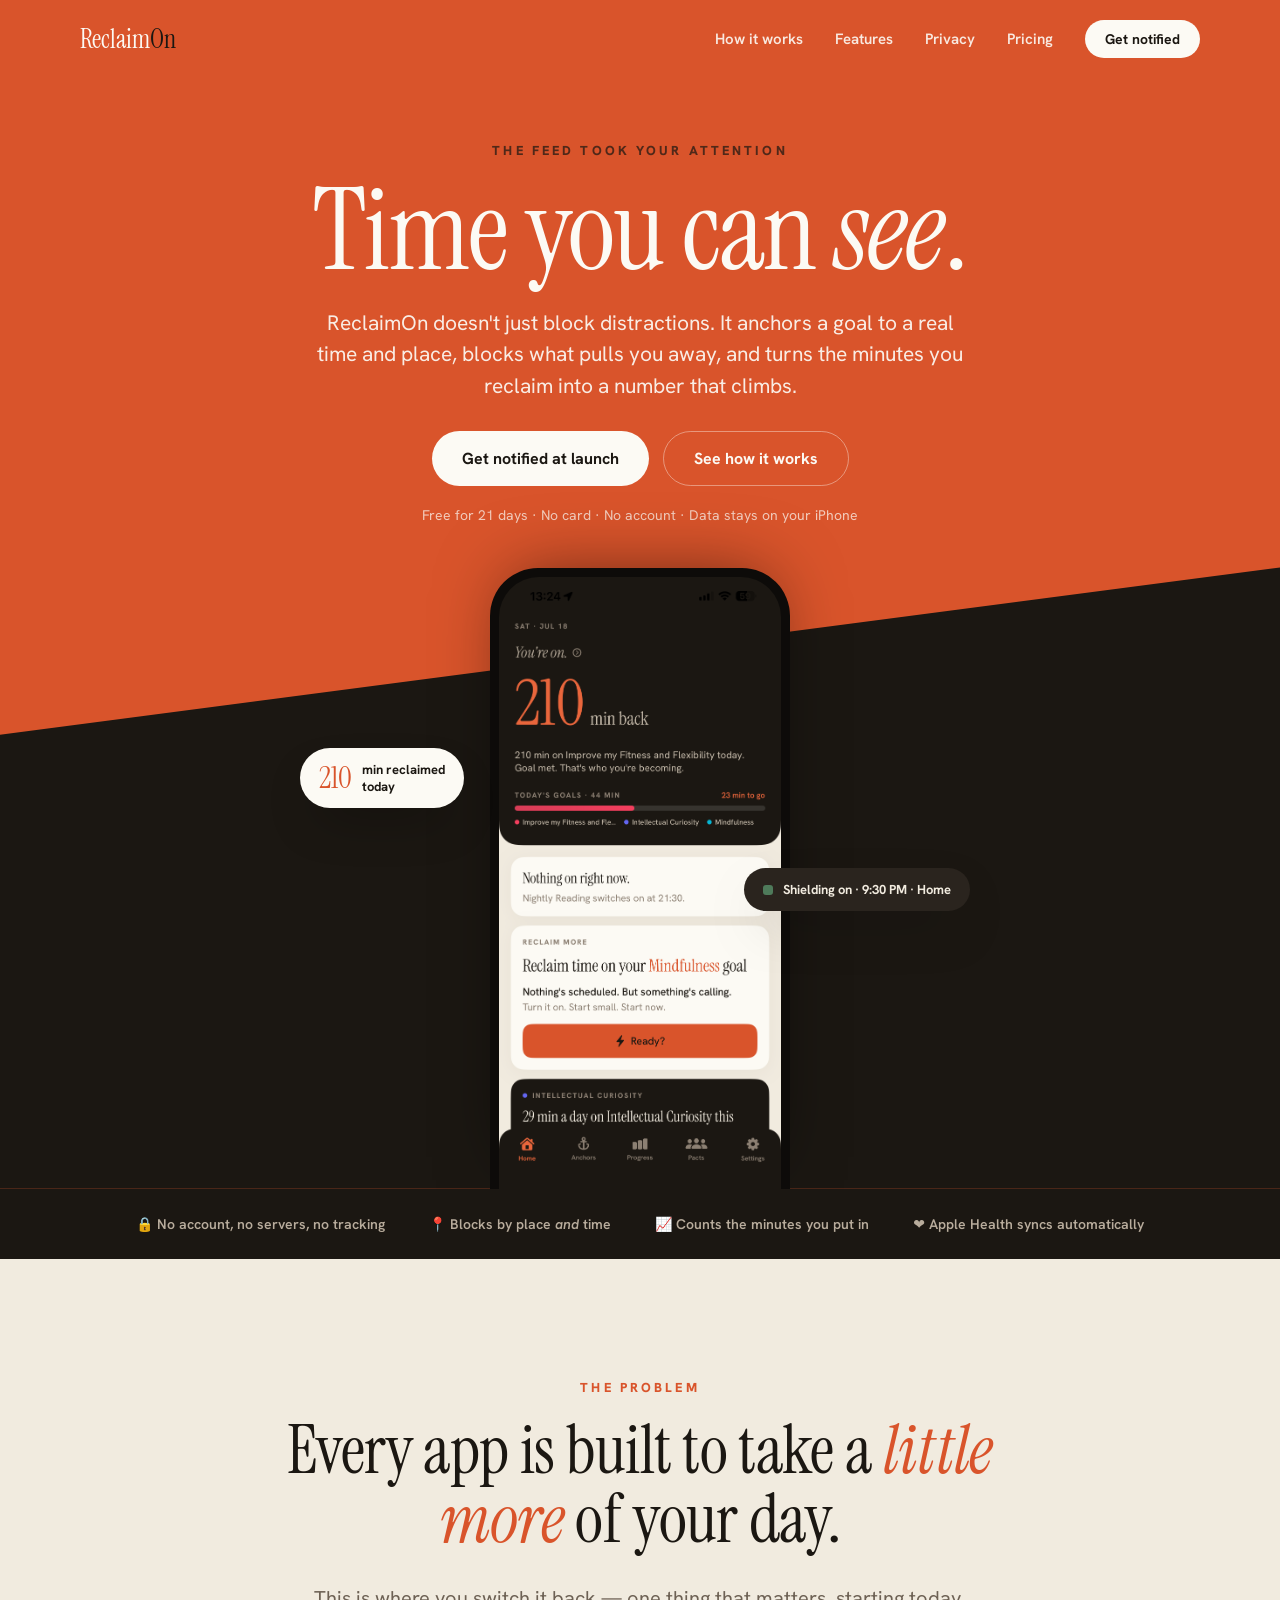
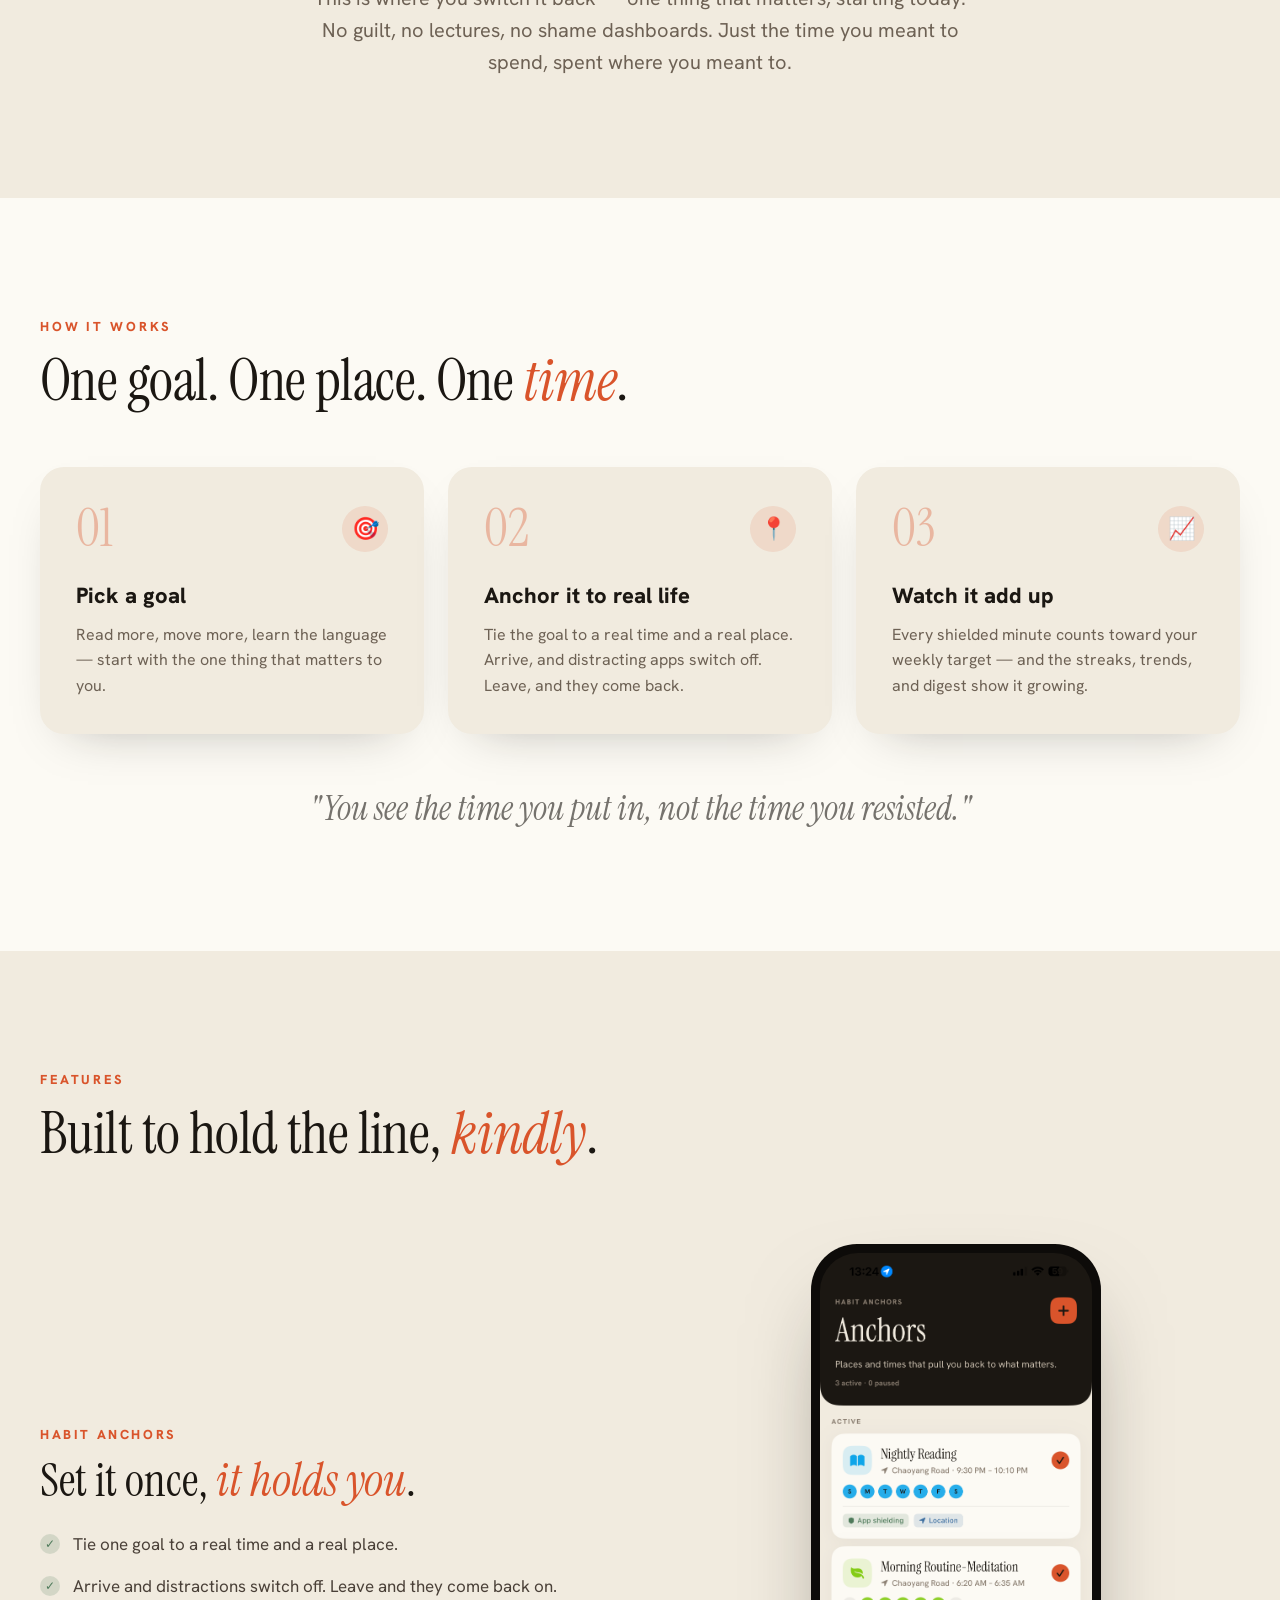
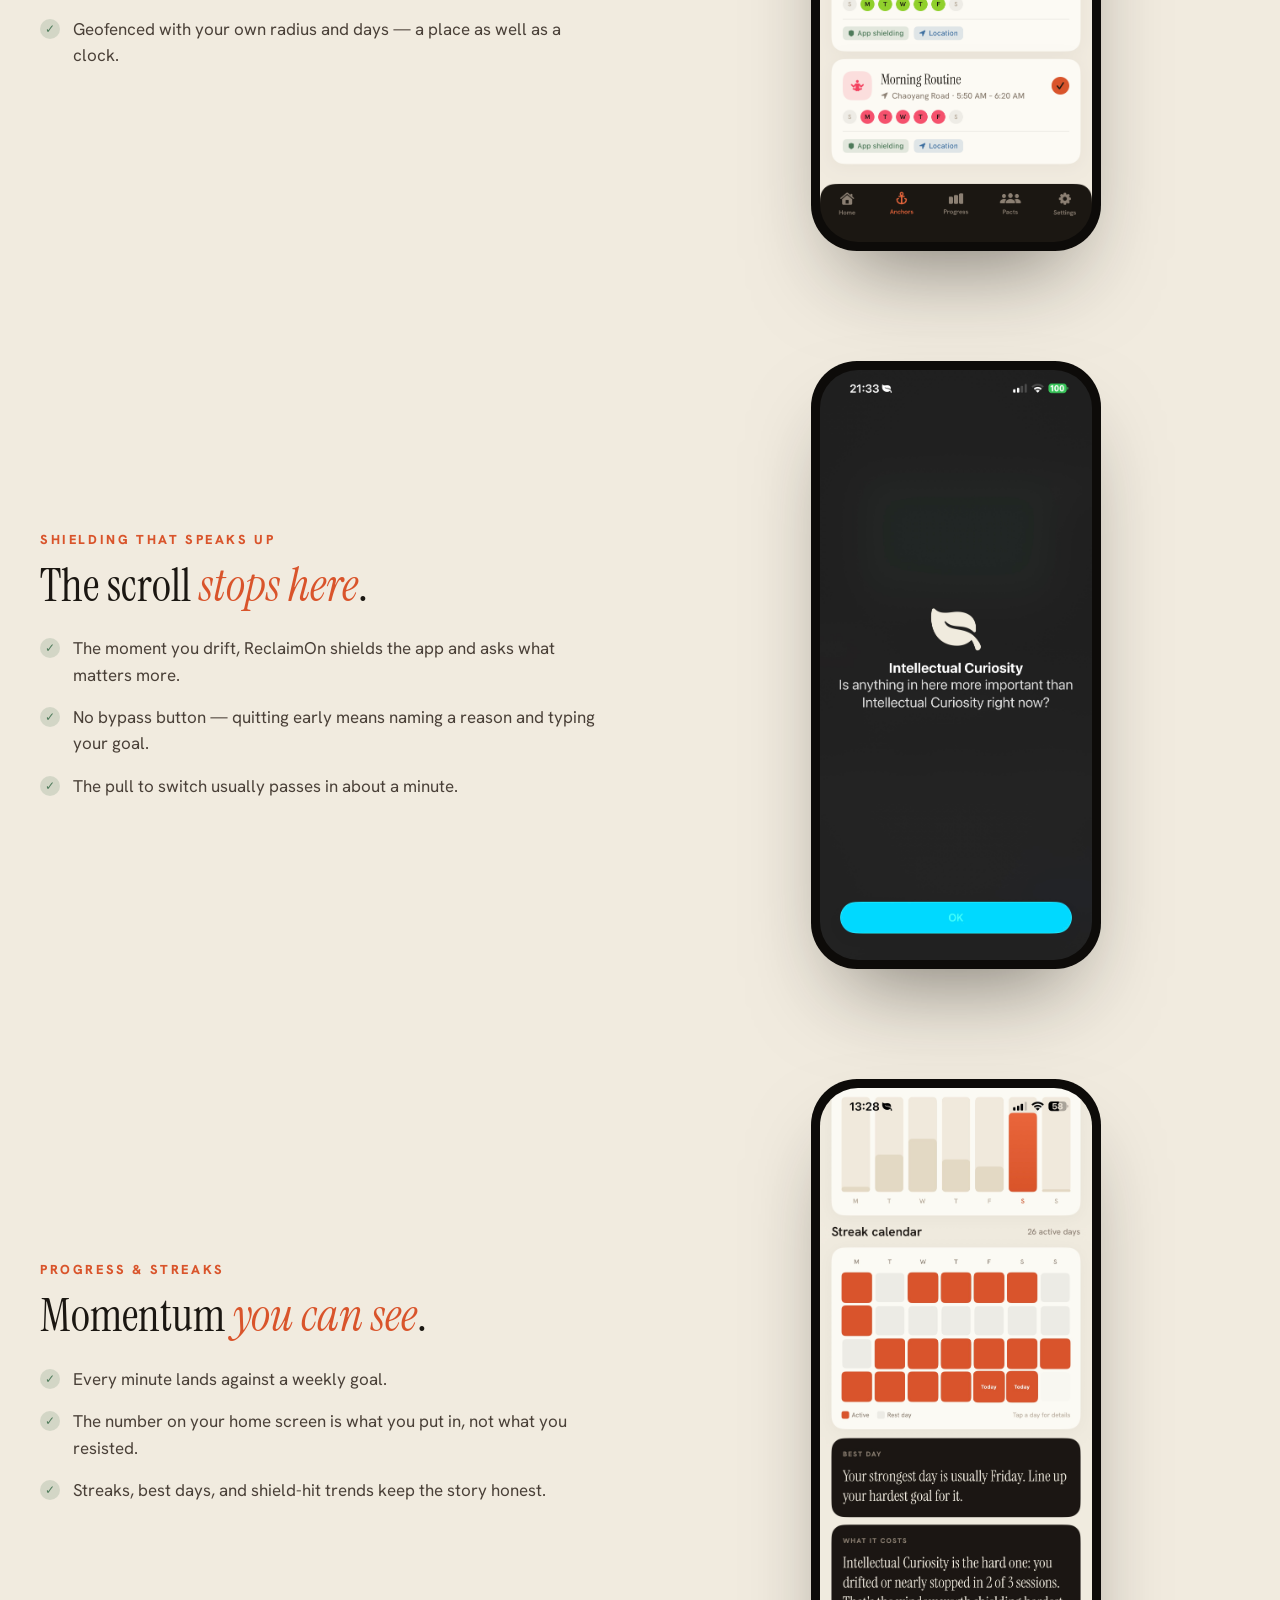
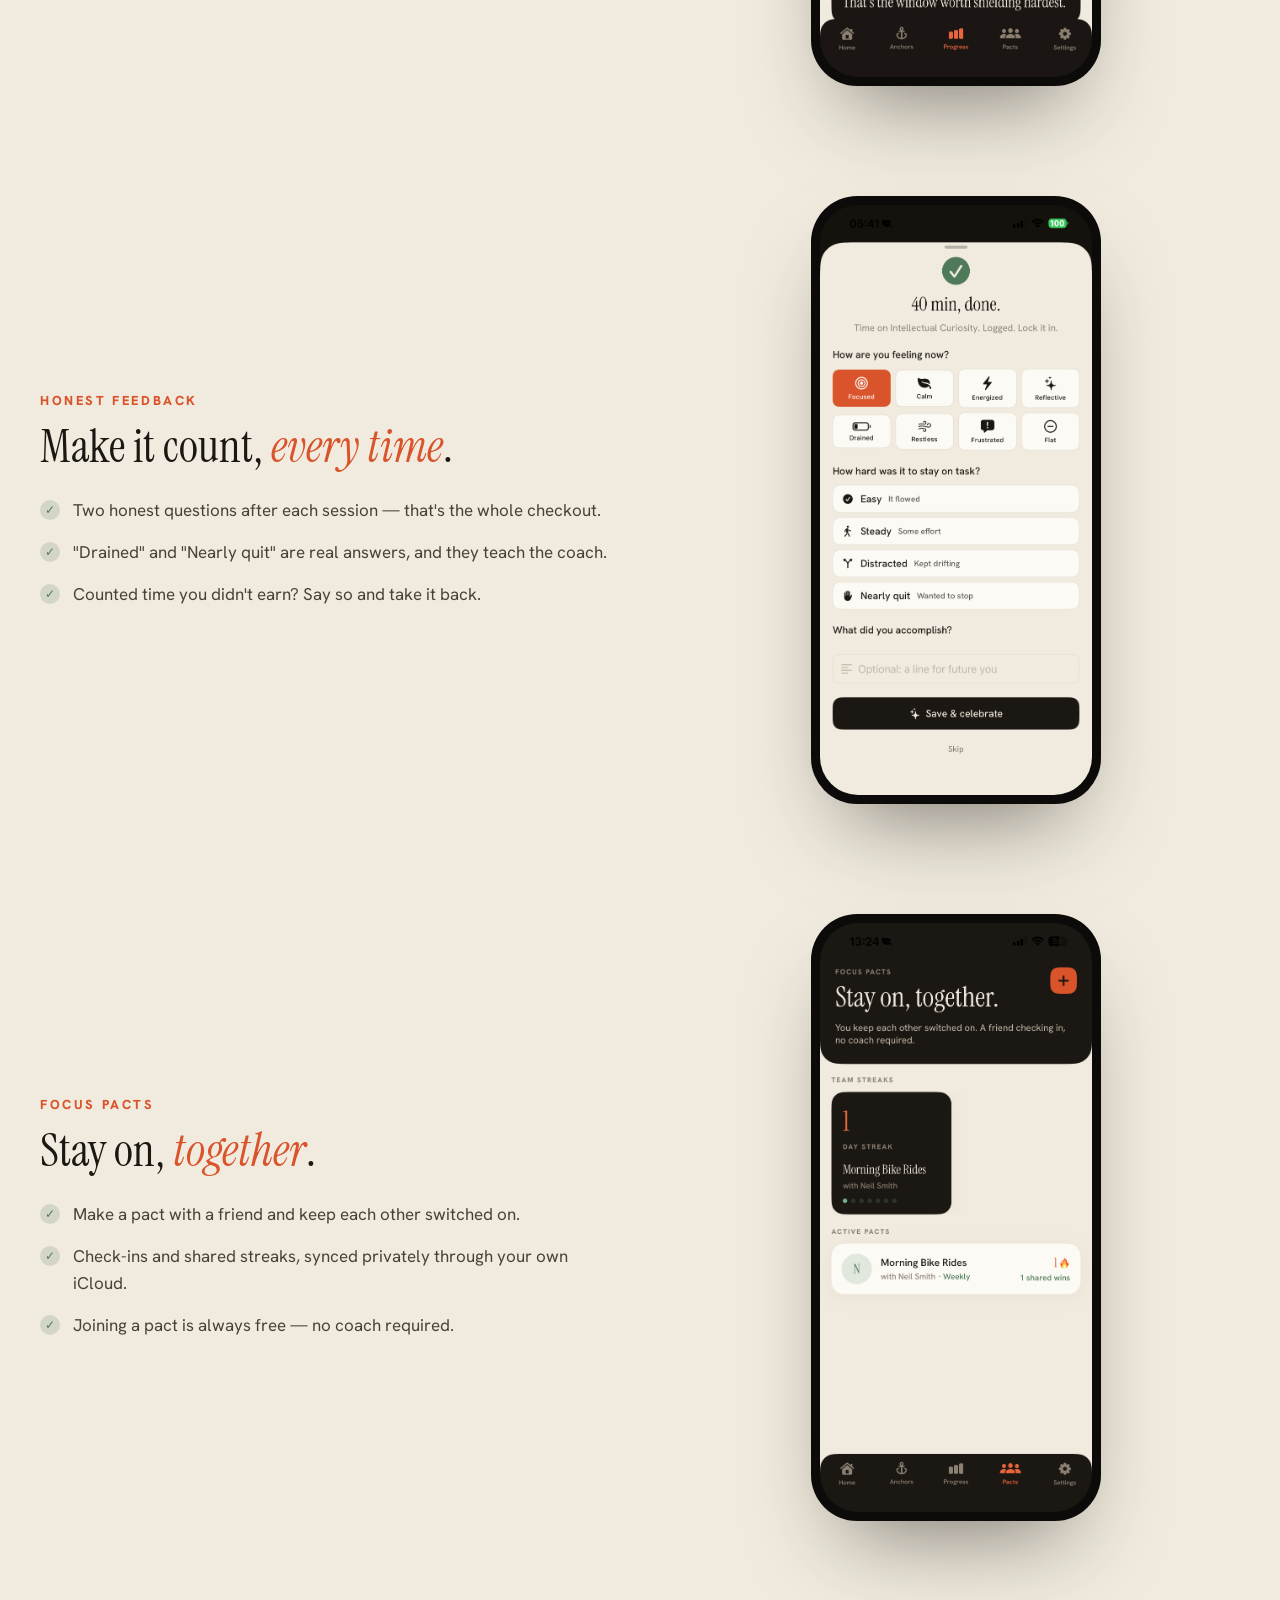
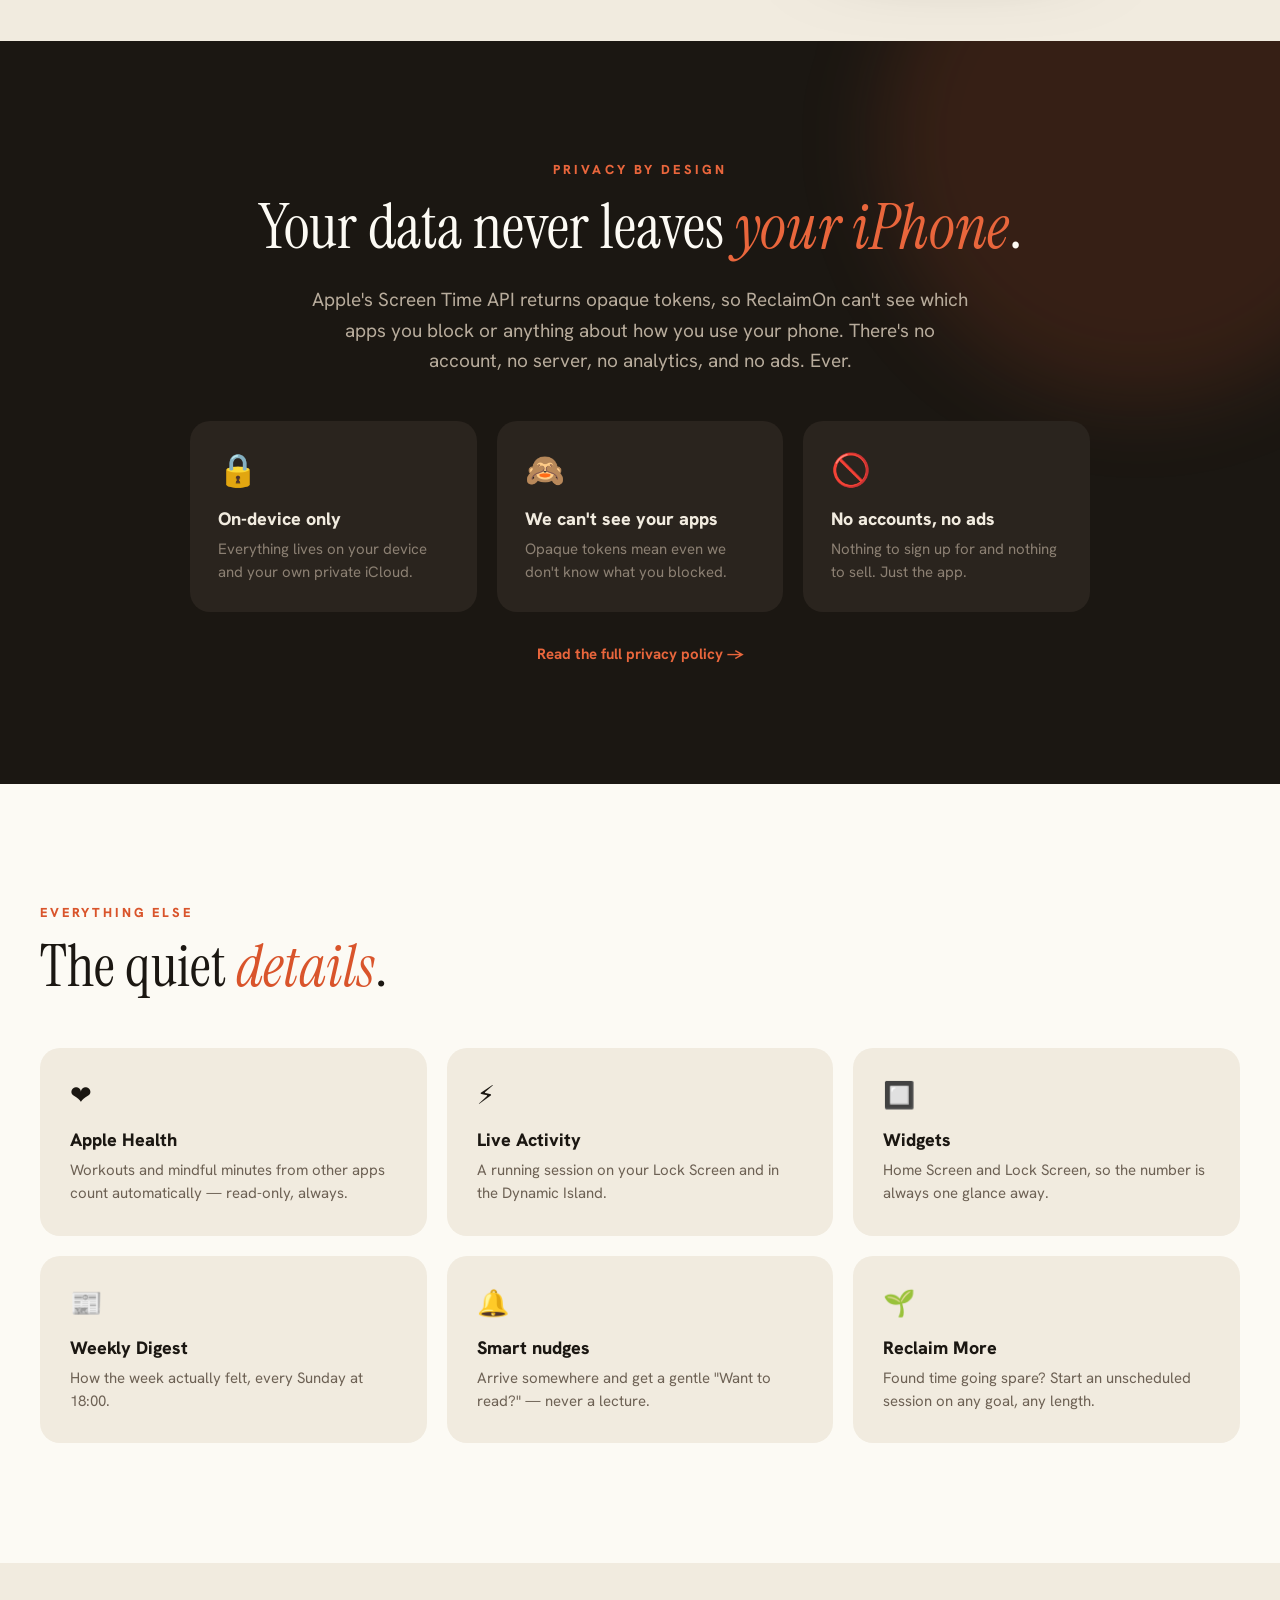
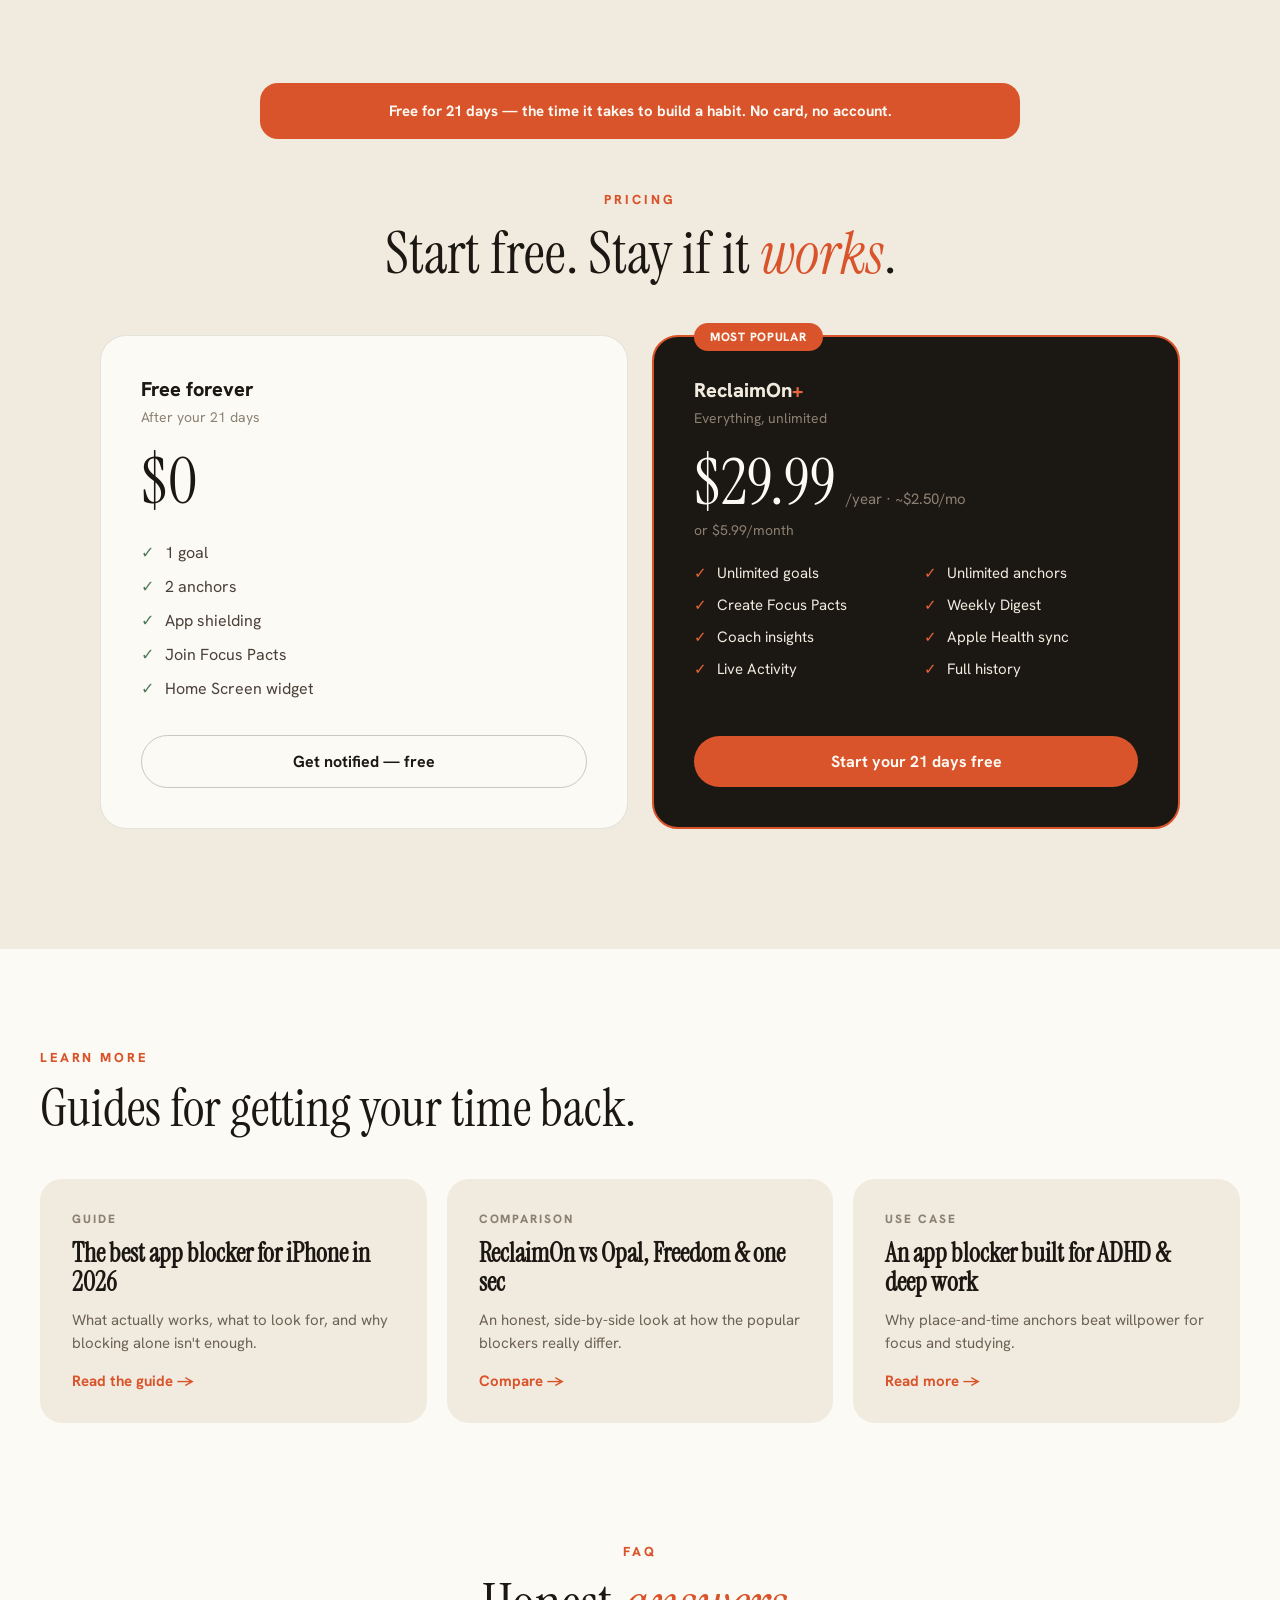
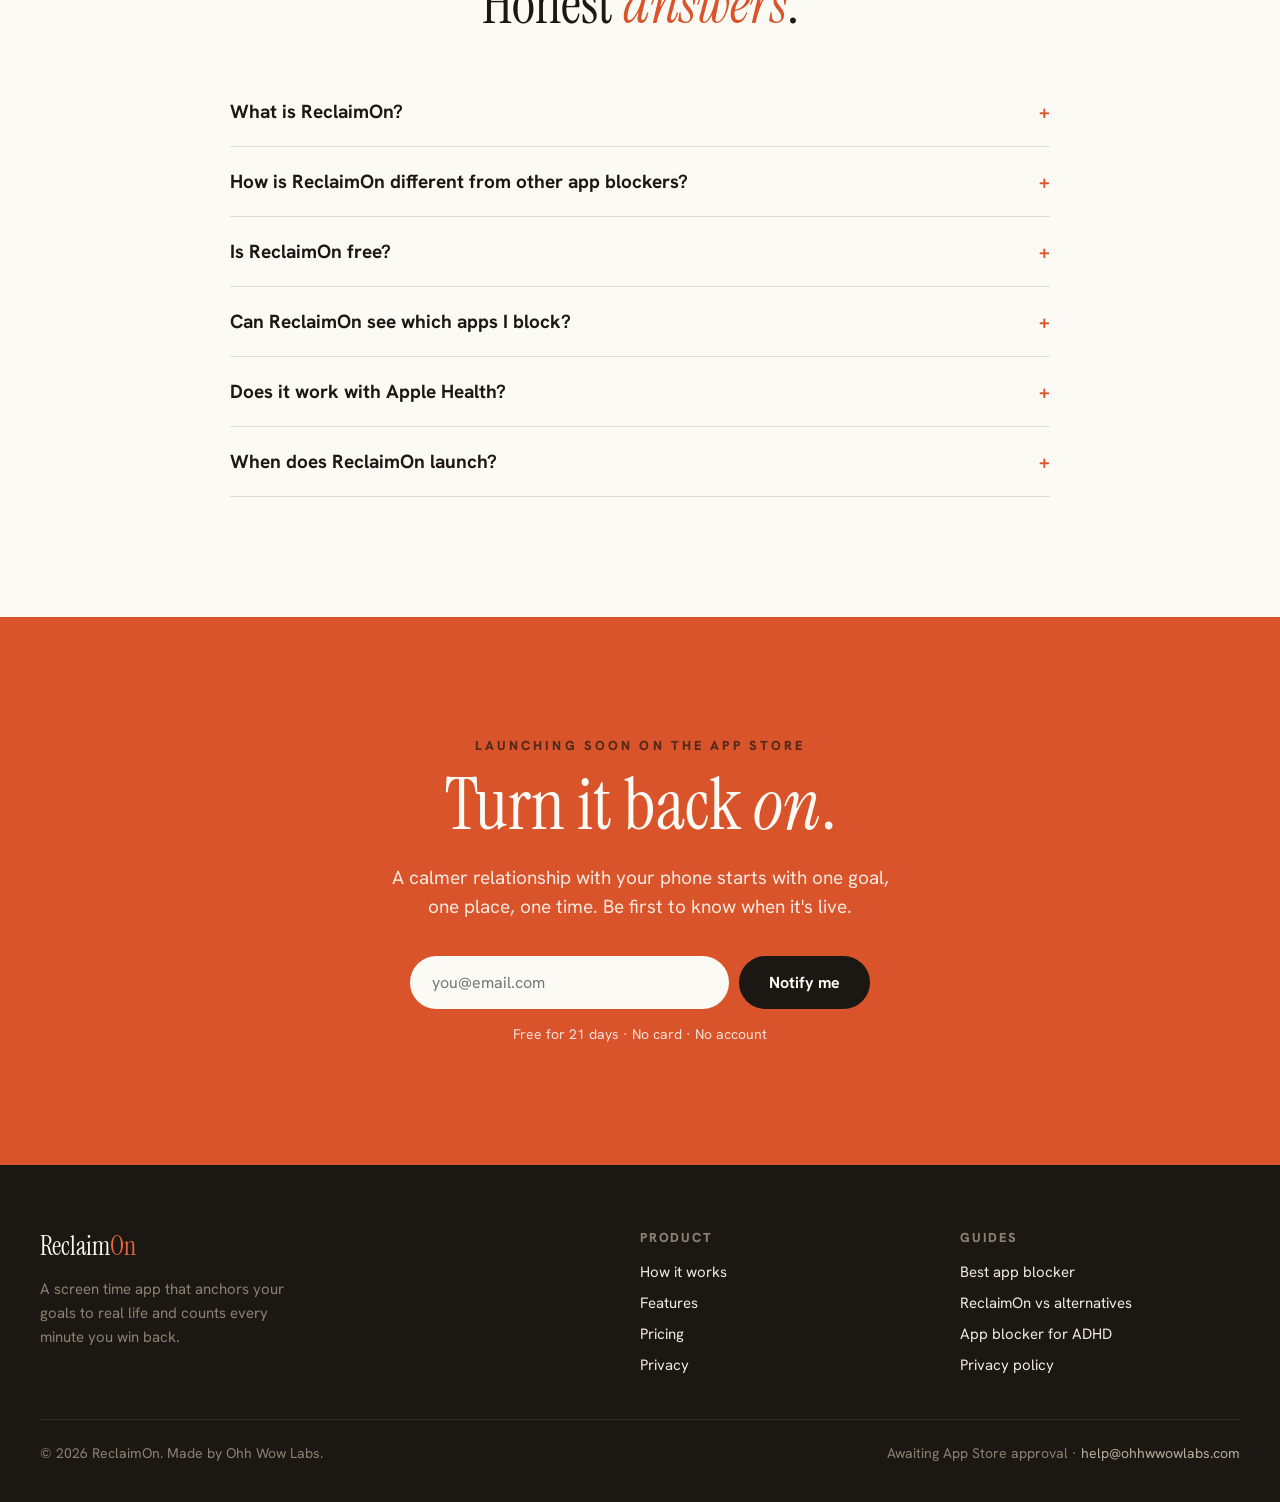
==== index.html @ fa17b0eb "Replace personal email with help@ohhwwowlabs.com in footer and privacy policy" ====
<!doctype html>
<html lang="en">
<head>
<meta charset="utf-8">
<meta name="viewport" content="width=device-width, initial-scale=1">
<meta name="theme-color" content="#D9542B">
<link rel="icon" type="image/png" href="favicon.png">
<meta property="og:image" content="https://www.reclaimon.com/og-image.jpg">
<meta name="twitter:image" content="https://www.reclaimon.com/og-image.jpg">
<title>ReclaimOn — Screen Time App That Builds Real Habits | iPhone &amp; iPad</title>
<meta name="description" content="ReclaimOn is a screen time app and app blocker that anchors your goals to a real time and place, blocks distracting apps, and counts every minute you reclaim. Free for 21 days — no card, no account, data stays on your iPhone.">
<meta name="keywords" content="screen time app, app blocker, focus app, digital detox, phone addiction, deep work, ADHD focus, habit tracker, distraction blocker">
<link rel="canonical" href="https://www.reclaimon.com/">
<meta property="og:title" content="ReclaimOn — Screen Time App That Builds Real Habits">
<meta property="og:description" content="Anchor a goal to a real time and place, block what pulls you away, and watch the minutes go where you meant them to. Free for 21 days.">
<meta property="og:type" content="website">
<meta property="og:url" content="https://www.reclaimon.com/">
<meta name="twitter:card" content="summary_large_image">
<link rel="preconnect" href="https://fonts.googleapis.com">
<link rel="preconnect" href="https://fonts.gstatic.com" crossorigin>
<link href="https://fonts.googleapis.com/css2?family=Hanken+Grotesk:wght@400;500;600;700;800&family=Instrument+Serif:ital@0;1&display=swap" rel="stylesheet">
<script type="application/ld+json">
{"@context":"https://schema.org","@type":"MobileApplication","name":"ReclaimOn","operatingSystem":"iOS 17.0 or later","applicationCategory":"LifestyleApplication","description":"A screen time app that anchors goals to a real time and place, blocks distracting apps, and counts every minute you reclaim.","offers":{"@type":"Offer","price":"0","priceCurrency":"USD"},"url":"https://www.reclaimon.com/"}
</script>
<style>
  * { box-sizing:border-box; }
  html { scroll-behavior:smooth; }
  body { margin:0; background:#FCFAF4; font-family:"Hanken Grotesk",system-ui,sans-serif; color:#1B1712; -webkit-font-smoothing:antialiased; }
  a { color:#D9542B; text-decoration:none; }
  a:hover { color:#B23F1C; }
  ::selection { background:#D9542B; color:#FCFAF4; }
  @keyframes floaty { 0%,100%{transform:translateY(0)} 50%{transform:translateY(-9px)} }
  details > summary { list-style:none; cursor:pointer; }
  details > summary::-webkit-details-marker { display:none; }
</style>
</head>
<body>
<div style="overflow-x:hidden;">

<!-- ============ NAV ============ -->
<nav style="position:sticky; top:0; z-index:50; transition:background .3s ease, box-shadow .3s ease; background:transparent;">
  <div style="max-width:1200px; margin:0 auto; padding:20px 40px; display:flex; align-items:center; justify-content:space-between;">
    <a href="#top" style="font-family:'Instrument Serif'; font-size:26px; color:#FCFAF4;">Reclaim<span style="color:#1B1712;">On</span></a>
    <div style="display:flex; align-items:center; gap:32px;">
      <a href="#how" style="font-size:15px; font-weight:600; color:rgba(252,250,244,.9);">How it works</a>
      <a href="#features" style="font-size:15px; font-weight:600; color:rgba(252,250,244,.9);">Features</a>
      <a href="#privacy" style="font-size:15px; font-weight:600; color:rgba(252,250,244,.9);">Privacy</a>
      <a href="#pricing" style="font-size:15px; font-weight:600; color:rgba(252,250,244,.9);">Pricing</a>
      <a href="#notify" style="padding:10px 20px; border-radius:999px; background:#FCFAF4; color:#1B1712; font-size:14px; font-weight:700; white-space:nowrap;">Get notified</a>
    </div>
  </div>
</nav>

<!-- ============ HERO (1b) ============ -->
<header id="top" style="margin-top:-84px; padding-top:84px; background:#D9542B; position:relative; overflow:hidden;">
  <div style="position:absolute; inset:0; background:#1B1712; clip-path:polygon(0 62%, 100% 48%, 100% 100%, 0 100%);"></div>
  <div style="position:relative; z-index:2; max-width:1200px; margin:0 auto; padding:64px 40px 0; text-align:center;">
    <p style="margin:0 0 18px; font-size:13px; font-weight:800; letter-spacing:.24em; text-transform:uppercase; color:rgba(27,23,18,.72);">The feed took your attention</p>
    <h1 style="margin:0 auto; font-family:'Instrument Serif'; font-weight:400; font-size:clamp(56px,9vw,116px); line-height:.92; letter-spacing:-.015em; color:#FCFAF4; max-width:15ch;">Time you can <em>see</em>.</h1>
    <p style="margin:24px auto 0; font-size:clamp(17px,1.7vw,21px); line-height:1.5; color:rgba(252,250,244,.92); max-width:54ch;">ReclaimOn doesn't just block distractions. It anchors a goal to a real time and place, blocks what pulls you away, and turns the minutes you reclaim into a number that climbs.</p>
    <div style="display:flex; flex-wrap:wrap; justify-content:center; gap:14px; margin-top:30px;">
      <a href="#notify" style="display:inline-flex; align-items:center; padding:16px 30px; border-radius:999px; background:#FCFAF4; color:#1B1712; font-size:16px; font-weight:700;">Get notified at launch</a>
      <a href="#how" style="display:inline-flex; align-items:center; padding:16px 30px; border-radius:999px; border:1.5px solid rgba(252,250,244,.4); color:#FCFAF4; font-size:16px; font-weight:700;">See how it works</a>
    </div>
    <p style="margin:20px 0 0; font-size:14px; color:rgba(252,250,244,.72);">Free for 21 days · No card · No account · Data stays on your iPhone</p>
  </div>

  <div style="position:relative; z-index:3; max-width:1200px; margin:44px auto 0; padding:0 40px; display:flex; justify-content:center;">
    <div style="position:relative;">
      <div style="width:300px; padding:9px 9px 0; border-radius:48px 48px 0 0; background:#0d0b09; box-shadow:0 -12px 70px -20px rgba(0,0,0,.55);">
        <img src="site-assets/home.png" alt="ReclaimOn home screen showing 210 minutes reclaimed today toward a fitness goal" style="display:block; width:100%; border-radius:40px 40px 0 0;">
      </div>
      <div style="position:absolute; top:180px; left:-190px; display:flex; align-items:center; gap:10px; padding:13px 19px; border-radius:999px; background:#FCFAF4; box-shadow:0 22px 50px -18px rgba(0,0,0,.4); animation:floaty 5s ease-in-out infinite;">
        <span style="font-family:'Instrument Serif'; font-size:30px; color:#D9542B; line-height:1;">210</span>
        <span style="font-size:13px; font-weight:700; color:#1B1712;">min reclaimed<br>today</span>
      </div>
      <div style="position:absolute; top:300px; right:-180px; display:flex; align-items:center; gap:10px; padding:13px 19px; border-radius:999px; background:#2A241E; box-shadow:0 22px 50px -18px rgba(0,0,0,.5); animation:floaty 5s ease-in-out infinite; animation-delay:1.3s;">
        <span style="width:10px; height:10px; border-radius:3px; background:#4E7A5A;"></span>
        <span style="font-size:13px; font-weight:700; color:#F1EBDF;">Shielding on · 9:30 PM · Home</span>
      </div>
    </div>
  </div>
</header>

<!-- ============ TRUST STRIP ============ -->
<section style="background:#1B1712; padding:26px 40px;">
  <div style="max-width:1100px; margin:0 auto; display:flex; flex-wrap:wrap; justify-content:center; gap:14px 44px; font-size:14px; font-weight:600; color:#B8AC9C;">
    <span>🔒 No account, no servers, no tracking</span>
    <span>📍 Blocks by place <em>and</em> time</span>
    <span>📈 Counts the minutes you put in</span>
    <span>❤️ Apple Health syncs automatically</span>
  </div>
</section>

<!-- ============ PROBLEM ============ -->
<section style="background:#F1EBDF; padding:120px 40px; text-align:center;">
  <div style="max-width:820px; margin:0 auto;">
    <p style="margin:0 0 20px; font-size:13px; font-weight:800; letter-spacing:.24em; text-transform:uppercase; color:#D9542B;">The problem</p>
    <h2 style="margin:0; font-family:'Instrument Serif'; font-weight:400; font-size:clamp(40px,6vw,68px); line-height:1.02; letter-spacing:-.01em; color:#1B1712;">Every app is built to take a <em style="color:#D9542B;">little more</em> of your day.</h2>
    <p style="margin:28px auto 0; font-size:20px; line-height:1.6; color:#6d6154; max-width:60ch; text-wrap:pretty;">This is where you switch it back — one thing that matters, starting today. No guilt, no lectures, no shame dashboards. Just the time you meant to spend, spent where you meant to.</p>
  </div>
</section>

<!-- ============ HOW IT WORKS ============ -->
<section id="how" style="background:#FCFAF4; padding:120px 40px;">
  <div style="max-width:1200px; margin:0 auto;">
    <div style="max-width:640px;">
      <p style="margin:0 0 16px; font-size:13px; font-weight:800; letter-spacing:.22em; text-transform:uppercase; color:#D9542B;">How it works</p>
      <h2 style="margin:0; font-family:'Instrument Serif'; font-weight:400; font-size:clamp(38px,5vw,58px); line-height:1.02; letter-spacing:-.01em; color:#1B1712;">One goal. One place. One <em style="color:#D9542B;">time</em>.</h2>
    </div>
    <div style="margin-top:56px; display:grid; grid-template-columns:repeat(3,1fr); gap:24px;">
      <div style="display:flex; flex-direction:column; background:#F1EBDF; border-radius:24px; padding:36px; box-shadow:0 20px 50px -30px rgba(27,23,18,.35);">
        <div style="display:flex; align-items:center; justify-content:space-between;">
          <span style="font-family:'Instrument Serif'; font-size:52px; color:rgba(217,84,43,.35); line-height:1;">01</span>
          <span style="width:46px; height:46px; border-radius:999px; background:rgba(217,84,43,.12); display:flex; align-items:center; justify-content:center; font-size:22px;">🎯</span>
        </div>
        <h3 style="margin:26px 0 0; font-size:22px; font-weight:800; color:#1B1712;">Pick a goal</h3>
        <p style="margin:12px 0 0; font-size:16px; line-height:1.6; color:#6d6154;">Read more, move more, learn the language — start with the one thing that matters to you.</p>
      </div>
      <div style="display:flex; flex-direction:column; background:#F1EBDF; border-radius:24px; padding:36px; box-shadow:0 20px 50px -30px rgba(27,23,18,.35);">
        <div style="display:flex; align-items:center; justify-content:space-between;">
          <span style="font-family:'Instrument Serif'; font-size:52px; color:rgba(217,84,43,.35); line-height:1;">02</span>
          <span style="width:46px; height:46px; border-radius:999px; background:rgba(217,84,43,.12); display:flex; align-items:center; justify-content:center; font-size:22px;">📍</span>
        </div>
        <h3 style="margin:26px 0 0; font-size:22px; font-weight:800; color:#1B1712;">Anchor it to real life</h3>
        <p style="margin:12px 0 0; font-size:16px; line-height:1.6; color:#6d6154;">Tie the goal to a real time and a real place. Arrive, and distracting apps switch off. Leave, and they come back.</p>
      </div>
      <div style="display:flex; flex-direction:column; background:#F1EBDF; border-radius:24px; padding:36px; box-shadow:0 20px 50px -30px rgba(27,23,18,.35);">
        <div style="display:flex; align-items:center; justify-content:space-between;">
          <span style="font-family:'Instrument Serif'; font-size:52px; color:rgba(217,84,43,.35); line-height:1;">03</span>
          <span style="width:46px; height:46px; border-radius:999px; background:rgba(217,84,43,.12); display:flex; align-items:center; justify-content:center; font-size:22px;">📈</span>
        </div>
        <h3 style="margin:26px 0 0; font-size:22px; font-weight:800; color:#1B1712;">Watch it add up</h3>
        <p style="margin:12px 0 0; font-size:16px; line-height:1.6; color:#6d6154;">Every shielded minute counts toward your weekly target — and the streaks, trends, and digest show it growing.</p>
      </div>
    </div>
    <p style="margin:52px 0 0; text-align:center; font-family:'Instrument Serif'; font-style:italic; font-size:clamp(24px,3vw,34px); color:rgba(27,23,18,.6);">"You see the time you put in, not the time you resisted."</p>
  </div>
</section>

<!-- ============ FEATURES ============ -->
<section id="features" style="background:#F1EBDF; padding:120px 40px;">
  <div style="max-width:1200px; margin:0 auto;">
    <div style="max-width:680px;">
      <p style="margin:0 0 16px; font-size:13px; font-weight:800; letter-spacing:.22em; text-transform:uppercase; color:#D9542B;">Features</p>
      <h2 style="margin:0; font-family:'Instrument Serif'; font-weight:400; font-size:clamp(38px,5vw,58px); line-height:1.02; letter-spacing:-.01em; color:#1B1712;">Built to hold the line, <em style="color:#D9542B;">kindly</em>.</h2>
    </div>

    <div style="margin-top:80px; display:flex; flex-direction:column; gap:110px;">

      <!-- Anchors -->
      <div style="display:grid; grid-template-columns:1fr 1fr; gap:64px; align-items:center;">
        <div>
          <p style="margin:0 0 14px; font-size:13px; font-weight:800; letter-spacing:.2em; text-transform:uppercase; color:#D9542B;">Habit Anchors</p>
          <h3 style="margin:0; font-family:'Instrument Serif'; font-weight:400; font-size:clamp(32px,4vw,46px); line-height:1.04; color:#1B1712;">Set it once, <em style="color:#D9542B;">it holds you</em>.</h3>
          <ul style="list-style:none; margin:26px 0 0; padding:0; display:flex; flex-direction:column; gap:16px;">
            <li style="display:flex; gap:13px; align-items:flex-start;"><span style="margin-top:3px; width:20px; height:20px; border-radius:999px; background:rgba(78,122,90,.18); color:#4E7A5A; display:flex; align-items:center; justify-content:center; font-size:12px; font-weight:800; flex-shrink:0;">✓</span><span style="font-size:17px; line-height:1.55; color:#4a4038;">Tie one goal to a real time and a real place.</span></li>
            <li style="display:flex; gap:13px; align-items:flex-start;"><span style="margin-top:3px; width:20px; height:20px; border-radius:999px; background:rgba(78,122,90,.18); color:#4E7A5A; display:flex; align-items:center; justify-content:center; font-size:12px; font-weight:800; flex-shrink:0;">✓</span><span style="font-size:17px; line-height:1.55; color:#4a4038;">Arrive and distractions switch off. Leave and they come back on.</span></li>
            <li style="display:flex; gap:13px; align-items:flex-start;"><span style="margin-top:3px; width:20px; height:20px; border-radius:999px; background:rgba(78,122,90,.18); color:#4E7A5A; display:flex; align-items:center; justify-content:center; font-size:12px; font-weight:800; flex-shrink:0;">✓</span><span style="font-size:17px; line-height:1.55; color:#4a4038;">Geofenced with your own radius and days — a place as well as a clock.</span></li>
          </ul>
        </div>
        <div style="justify-self:center;">
          <div style="width:290px; padding:9px; border-radius:46px; background:#0d0b09; box-shadow:0 44px 90px -34px rgba(27,23,18,.55);">
            <img src="site-assets/anchors.png" alt="ReclaimOn Habit Anchors screen listing anchors tied to a place and time with app shielding" style="display:block; width:100%; border-radius:38px;">
          </div>
        </div>
      </div>

      <!-- Shielding -->
      <div style="display:grid; grid-template-columns:1fr 1fr; gap:64px; align-items:center;">
        <div style="order:2; justify-self:center;">
          <div style="width:290px; padding:9px; border-radius:46px; background:#0d0b09; box-shadow:0 44px 90px -34px rgba(27,23,18,.55);">
            <img src="site-assets/intercept.jpg" alt="ReclaimOn shield screen asking whether anything in the blocked app matters more than the goal" style="display:block; width:100%; border-radius:38px;">
          </div>
        </div>
        <div style="order:1;">
          <p style="margin:0 0 14px; font-size:13px; font-weight:800; letter-spacing:.2em; text-transform:uppercase; color:#D9542B;">Shielding that speaks up</p>
          <h3 style="margin:0; font-family:'Instrument Serif'; font-weight:400; font-size:clamp(32px,4vw,46px); line-height:1.04; color:#1B1712;">The scroll <em style="color:#D9542B;">stops here</em>.</h3>
          <ul style="list-style:none; margin:26px 0 0; padding:0; display:flex; flex-direction:column; gap:16px;">
            <li style="display:flex; gap:13px; align-items:flex-start;"><span style="margin-top:3px; width:20px; height:20px; border-radius:999px; background:rgba(78,122,90,.18); color:#4E7A5A; display:flex; align-items:center; justify-content:center; font-size:12px; font-weight:800; flex-shrink:0;">✓</span><span style="font-size:17px; line-height:1.55; color:#4a4038;">The moment you drift, ReclaimOn shields the app and asks what matters more.</span></li>
            <li style="display:flex; gap:13px; align-items:flex-start;"><span style="margin-top:3px; width:20px; height:20px; border-radius:999px; background:rgba(78,122,90,.18); color:#4E7A5A; display:flex; align-items:center; justify-content:center; font-size:12px; font-weight:800; flex-shrink:0;">✓</span><span style="font-size:17px; line-height:1.55; color:#4a4038;">No bypass button — quitting early means naming a reason and typing your goal.</span></li>
            <li style="display:flex; gap:13px; align-items:flex-start;"><span style="margin-top:3px; width:20px; height:20px; border-radius:999px; background:rgba(78,122,90,.18); color:#4E7A5A; display:flex; align-items:center; justify-content:center; font-size:12px; font-weight:800; flex-shrink:0;">✓</span><span style="font-size:17px; line-height:1.55; color:#4a4038;">The pull to switch usually passes in about a minute.</span></li>
          </ul>
        </div>
      </div>

      <!-- Progress -->
      <div style="display:grid; grid-template-columns:1fr 1fr; gap:64px; align-items:center;">
        <div>
          <p style="margin:0 0 14px; font-size:13px; font-weight:800; letter-spacing:.2em; text-transform:uppercase; color:#D9542B;">Progress &amp; Streaks</p>
          <h3 style="margin:0; font-family:'Instrument Serif'; font-weight:400; font-size:clamp(32px,4vw,46px); line-height:1.04; color:#1B1712;">Momentum <em style="color:#D9542B;">you can see</em>.</h3>
          <ul style="list-style:none; margin:26px 0 0; padding:0; display:flex; flex-direction:column; gap:16px;">
            <li style="display:flex; gap:13px; align-items:flex-start;"><span style="margin-top:3px; width:20px; height:20px; border-radius:999px; background:rgba(78,122,90,.18); color:#4E7A5A; display:flex; align-items:center; justify-content:center; font-size:12px; font-weight:800; flex-shrink:0;">✓</span><span style="font-size:17px; line-height:1.55; color:#4a4038;">Every minute lands against a weekly goal.</span></li>
            <li style="display:flex; gap:13px; align-items:flex-start;"><span style="margin-top:3px; width:20px; height:20px; border-radius:999px; background:rgba(78,122,90,.18); color:#4E7A5A; display:flex; align-items:center; justify-content:center; font-size:12px; font-weight:800; flex-shrink:0;">✓</span><span style="font-size:17px; line-height:1.55; color:#4a4038;">The number on your home screen is what you put in, not what you resisted.</span></li>
            <li style="display:flex; gap:13px; align-items:flex-start;"><span style="margin-top:3px; width:20px; height:20px; border-radius:999px; background:rgba(78,122,90,.18); color:#4E7A5A; display:flex; align-items:center; justify-content:center; font-size:12px; font-weight:800; flex-shrink:0;">✓</span><span style="font-size:17px; line-height:1.55; color:#4a4038;">Streaks, best days, and shield-hit trends keep the story honest.</span></li>
          </ul>
        </div>
        <div style="justify-self:center;">
          <div style="width:290px; padding:9px; border-radius:46px; background:#0d0b09; box-shadow:0 44px 90px -34px rgba(27,23,18,.55);">
            <img src="site-assets/progress.jpg" alt="ReclaimOn progress screen with weekly bars, a streak calendar and honest coach insights" style="display:block; width:100%; border-radius:38px;">
          </div>
        </div>
      </div>

      <!-- Session -->
      <div style="display:grid; grid-template-columns:1fr 1fr; gap:64px; align-items:center;">
        <div style="order:2; justify-self:center;">
          <div style="width:290px; padding:9px; border-radius:46px; background:#0d0b09; box-shadow:0 44px 90px -34px rgba(27,23,18,.55);">
            <img src="site-assets/session.png" alt="ReclaimOn post-session checkout asking how you feel and how hard it was to stay on task" style="display:block; width:100%; border-radius:38px;">
          </div>
        </div>
        <div style="order:1;">
          <p style="margin:0 0 14px; font-size:13px; font-weight:800; letter-spacing:.2em; text-transform:uppercase; color:#D9542B;">Honest feedback</p>
          <h3 style="margin:0; font-family:'Instrument Serif'; font-weight:400; font-size:clamp(32px,4vw,46px); line-height:1.04; color:#1B1712;">Make it count, <em style="color:#D9542B;">every time</em>.</h3>
          <ul style="list-style:none; margin:26px 0 0; padding:0; display:flex; flex-direction:column; gap:16px;">
            <li style="display:flex; gap:13px; align-items:flex-start;"><span style="margin-top:3px; width:20px; height:20px; border-radius:999px; background:rgba(78,122,90,.18); color:#4E7A5A; display:flex; align-items:center; justify-content:center; font-size:12px; font-weight:800; flex-shrink:0;">✓</span><span style="font-size:17px; line-height:1.55; color:#4a4038;">Two honest questions after each session — that's the whole checkout.</span></li>
            <li style="display:flex; gap:13px; align-items:flex-start;"><span style="margin-top:3px; width:20px; height:20px; border-radius:999px; background:rgba(78,122,90,.18); color:#4E7A5A; display:flex; align-items:center; justify-content:center; font-size:12px; font-weight:800; flex-shrink:0;">✓</span><span style="font-size:17px; line-height:1.55; color:#4a4038;">"Drained" and "Nearly quit" are real answers, and they teach the coach.</span></li>
            <li style="display:flex; gap:13px; align-items:flex-start;"><span style="margin-top:3px; width:20px; height:20px; border-radius:999px; background:rgba(78,122,90,.18); color:#4E7A5A; display:flex; align-items:center; justify-content:center; font-size:12px; font-weight:800; flex-shrink:0;">✓</span><span style="font-size:17px; line-height:1.55; color:#4a4038;">Counted time you didn't earn? Say so and take it back.</span></li>
          </ul>
        </div>
      </div>

      <!-- Pacts -->
      <div style="display:grid; grid-template-columns:1fr 1fr; gap:64px; align-items:center;">
        <div>
          <p style="margin:0 0 14px; font-size:13px; font-weight:800; letter-spacing:.2em; text-transform:uppercase; color:#D9542B;">Focus Pacts</p>
          <h3 style="margin:0; font-family:'Instrument Serif'; font-weight:400; font-size:clamp(32px,4vw,46px); line-height:1.04; color:#1B1712;">Stay on, <em style="color:#D9542B;">together</em>.</h3>
          <ul style="list-style:none; margin:26px 0 0; padding:0; display:flex; flex-direction:column; gap:16px;">
            <li style="display:flex; gap:13px; align-items:flex-start;"><span style="margin-top:3px; width:20px; height:20px; border-radius:999px; background:rgba(78,122,90,.18); color:#4E7A5A; display:flex; align-items:center; justify-content:center; font-size:12px; font-weight:800; flex-shrink:0;">✓</span><span style="font-size:17px; line-height:1.55; color:#4a4038;">Make a pact with a friend and keep each other switched on.</span></li>
            <li style="display:flex; gap:13px; align-items:flex-start;"><span style="margin-top:3px; width:20px; height:20px; border-radius:999px; background:rgba(78,122,90,.18); color:#4E7A5A; display:flex; align-items:center; justify-content:center; font-size:12px; font-weight:800; flex-shrink:0;">✓</span><span style="font-size:17px; line-height:1.55; color:#4a4038;">Check-ins and shared streaks, synced privately through your own iCloud.</span></li>
            <li style="display:flex; gap:13px; align-items:flex-start;"><span style="margin-top:3px; width:20px; height:20px; border-radius:999px; background:rgba(78,122,90,.18); color:#4E7A5A; display:flex; align-items:center; justify-content:center; font-size:12px; font-weight:800; flex-shrink:0;">✓</span><span style="font-size:17px; line-height:1.55; color:#4a4038;">Joining a pact is always free — no coach required.</span></li>
          </ul>
        </div>
        <div style="justify-self:center;">
          <div style="width:290px; padding:9px; border-radius:46px; background:#0d0b09; box-shadow:0 44px 90px -34px rgba(27,23,18,.55);">
            <img src="site-assets/pacts.png" alt="ReclaimOn Focus Pacts screen showing a shared streak and accountability pact with a friend" style="display:block; width:100%; border-radius:38px;">
          </div>
        </div>
      </div>

    </div>
  </div>
</section>

<!-- ============ PRIVACY ============ -->
<section id="privacy" style="background:#1B1712; padding:120px 40px; position:relative; overflow:hidden;">
  <div style="position:absolute; top:-160px; right:-120px; width:520px; height:520px; border-radius:999px; background:rgba(217,84,43,.14); filter:blur(40px); pointer-events:none;"></div>
  <div style="max-width:900px; margin:0 auto; text-align:center; position:relative; z-index:2;">
    <p style="margin:0 0 18px; font-size:13px; font-weight:800; letter-spacing:.24em; text-transform:uppercase; color:#E9663C;">Privacy by design</p>
    <h2 style="margin:0; font-family:'Instrument Serif'; font-weight:400; font-size:clamp(38px,5.5vw,62px); line-height:1.02; color:#FCFAF4;">Your data never leaves <em style="color:#E9663C;">your iPhone</em>.</h2>
    <p style="margin:26px auto 0; font-size:19px; line-height:1.6; color:#B8AC9C; max-width:60ch; text-wrap:pretty;">Apple's Screen Time API returns opaque tokens, so ReclaimOn can't see which apps you block or anything about how you use your phone. There's no account, no server, no analytics, and no ads. Ever.</p>
    <div style="margin-top:44px; display:grid; grid-template-columns:repeat(3,1fr); gap:20px; text-align:left;">
      <div style="background:#2A241E; border-radius:20px; padding:28px;"><p style="margin:0; font-size:32px;">🔒</p><h3 style="margin:16px 0 0; font-size:18px; font-weight:800; color:#F1EBDF;">On-device only</h3><p style="margin:8px 0 0; font-size:15px; line-height:1.55; color:#8C8073;">Everything lives on your device and your own private iCloud.</p></div>
      <div style="background:#2A241E; border-radius:20px; padding:28px;"><p style="margin:0; font-size:32px;">🙈</p><h3 style="margin:16px 0 0; font-size:18px; font-weight:800; color:#F1EBDF;">We can't see your apps</h3><p style="margin:8px 0 0; font-size:15px; line-height:1.55; color:#8C8073;">Opaque tokens mean even we don't know what you blocked.</p></div>
      <div style="background:#2A241E; border-radius:20px; padding:28px;"><p style="margin:0; font-size:32px;">🚫</p><h3 style="margin:16px 0 0; font-size:18px; font-weight:800; color:#F1EBDF;">No accounts, no ads</h3><p style="margin:8px 0 0; font-size:15px; line-height:1.55; color:#8C8073;">Nothing to sign up for and nothing to sell. Just the app.</p></div>
    </div>
    <p style="margin:32px 0 0; font-size:15px;"><a href="privacy.html" style="color:#E9663C; font-weight:700;">Read the full privacy policy →</a></p>
  </div>
</section>

<!-- ============ EXTRAS ============ -->
<section style="background:#FCFAF4; padding:120px 40px;">
  <div style="max-width:1200px; margin:0 auto;">
    <div style="max-width:640px;">
      <p style="margin:0 0 16px; font-size:13px; font-weight:800; letter-spacing:.22em; text-transform:uppercase; color:#D9542B;">Everything else</p>
      <h2 style="margin:0; font-family:'Instrument Serif'; font-weight:400; font-size:clamp(38px,5vw,58px); line-height:1.02; color:#1B1712;">The quiet <em style="color:#D9542B;">details</em>.</h2>
    </div>
    <div style="margin-top:52px; display:grid; grid-template-columns:repeat(3,1fr); gap:20px;">
      <div style="background:#F1EBDF; border-radius:20px; padding:30px;"><span style="font-size:26px;">❤️</span><h3 style="margin:16px 0 0; font-size:18px; font-weight:800; color:#1B1712;">Apple Health</h3><p style="margin:8px 0 0; font-size:15px; line-height:1.55; color:#6d6154;">Workouts and mindful minutes from other apps count automatically — read-only, always.</p></div>
      <div style="background:#F1EBDF; border-radius:20px; padding:30px;"><span style="font-size:26px;">⚡</span><h3 style="margin:16px 0 0; font-size:18px; font-weight:800; color:#1B1712;">Live Activity</h3><p style="margin:8px 0 0; font-size:15px; line-height:1.55; color:#6d6154;">A running session on your Lock Screen and in the Dynamic Island.</p></div>
      <div style="background:#F1EBDF; border-radius:20px; padding:30px;"><span style="font-size:26px;">🔲</span><h3 style="margin:16px 0 0; font-size:18px; font-weight:800; color:#1B1712;">Widgets</h3><p style="margin:8px 0 0; font-size:15px; line-height:1.55; color:#6d6154;">Home Screen and Lock Screen, so the number is always one glance away.</p></div>
      <div style="background:#F1EBDF; border-radius:20px; padding:30px;"><span style="font-size:26px;">📰</span><h3 style="margin:16px 0 0; font-size:18px; font-weight:800; color:#1B1712;">Weekly Digest</h3><p style="margin:8px 0 0; font-size:15px; line-height:1.55; color:#6d6154;">How the week actually felt, every Sunday at 18:00.</p></div>
      <div style="background:#F1EBDF; border-radius:20px; padding:30px;"><span style="font-size:26px;">🔔</span><h3 style="margin:16px 0 0; font-size:18px; font-weight:800; color:#1B1712;">Smart nudges</h3><p style="margin:8px 0 0; font-size:15px; line-height:1.55; color:#6d6154;">Arrive somewhere and get a gentle "Want to read?" — never a lecture.</p></div>
      <div style="background:#F1EBDF; border-radius:20px; padding:30px;"><span style="font-size:26px;">🌱</span><h3 style="margin:16px 0 0; font-size:18px; font-weight:800; color:#1B1712;">Reclaim More</h3><p style="margin:8px 0 0; font-size:15px; line-height:1.55; color:#6d6154;">Found time going spare? Start an unscheduled session on any goal, any length.</p></div>
    </div>
  </div>
</section>

<!-- ============ PRICING ============ -->
<section id="pricing" style="background:#F1EBDF; padding:120px 40px;">
  <div style="max-width:1080px; margin:0 auto;">
    <div style="margin:0 auto; max-width:760px; background:#D9542B; border-radius:18px; padding:18px 26px; text-align:center;">
      <p style="margin:0; font-size:15px; font-weight:700; color:#FCFAF4;">Free for 21 days — the time it takes to build a habit. No card, no account.</p>
    </div>
    <div style="text-align:center; margin-top:52px;">
      <p style="margin:0 0 16px; font-size:13px; font-weight:800; letter-spacing:.22em; text-transform:uppercase; color:#D9542B;">Pricing</p>
      <h2 style="margin:0; font-family:'Instrument Serif'; font-weight:400; font-size:clamp(38px,5vw,58px); line-height:1.02; color:#1B1712;">Start free. Stay if it <em style="color:#D9542B;">works</em>.</h2>
    </div>
    <div style="margin-top:52px; display:grid; grid-template-columns:1fr 1fr; gap:24px; align-items:stretch;">
      <div style="display:flex; flex-direction:column; background:#FCFAF4; border:1px solid rgba(27,23,18,.1); border-radius:26px; padding:40px;">
        <h3 style="margin:0; font-size:20px; font-weight:800; color:#1B1712;">Free forever</h3>
        <p style="margin:6px 0 0; font-size:14px; color:#8C8073;">After your 21 days</p>
        <p style="margin:24px 0 0; font-family:'Instrument Serif'; font-size:64px; line-height:1; color:#1B1712;">$0</p>
        <ul style="list-style:none; margin:28px 0 0; padding:0; display:flex; flex-direction:column; gap:13px;">
          <li style="display:flex; gap:11px; align-items:center; font-size:16px; color:#4a4038;"><span style="color:#4E7A5A; font-weight:800;">✓</span>1 goal</li>
          <li style="display:flex; gap:11px; align-items:center; font-size:16px; color:#4a4038;"><span style="color:#4E7A5A; font-weight:800;">✓</span>2 anchors</li>
          <li style="display:flex; gap:11px; align-items:center; font-size:16px; color:#4a4038;"><span style="color:#4E7A5A; font-weight:800;">✓</span>App shielding</li>
          <li style="display:flex; gap:11px; align-items:center; font-size:16px; color:#4a4038;"><span style="color:#4E7A5A; font-weight:800;">✓</span>Join Focus Pacts</li>
          <li style="display:flex; gap:11px; align-items:center; font-size:16px; color:#4a4038;"><span style="color:#4E7A5A; font-weight:800;">✓</span>Home Screen widget</li>
        </ul>
        <div style="margin-top:auto; padding-top:36px;">
          <a href="#notify" style="display:block; text-align:center; padding:15px; border-radius:999px; border:1.5px solid rgba(27,23,18,.22); color:#1B1712; font-size:16px; font-weight:700;">Get notified — free</a>
        </div>
      </div>
      <div style="position:relative; display:flex; flex-direction:column; background:#1B1712; border:2px solid #D9542B; border-radius:26px; padding:40px;">
        <span style="position:absolute; top:-14px; left:40px; padding:6px 16px; border-radius:999px; background:#D9542B; color:#FCFAF4; font-size:12px; font-weight:800; letter-spacing:.06em; text-transform:uppercase;">Most popular</span>
        <h3 style="margin:0; font-size:20px; font-weight:800; color:#F1EBDF;">ReclaimOn<span style="color:#E9663C;">+</span></h3>
        <p style="margin:6px 0 0; font-size:14px; color:#8C8073;">Everything, unlimited</p>
        <p style="margin:24px 0 0; display:flex; align-items:baseline; gap:10px;"><span style="font-family:'Instrument Serif'; font-size:64px; line-height:1; color:#FCFAF4;">$29.99</span><span style="font-size:15px; color:#8C8073;">/year · ~$2.50/mo</span></p>
        <p style="margin:6px 0 0; font-size:14px; color:#8C8073;">or $5.99/month</p>
        <ul style="list-style:none; margin:24px 0 0; padding:0; display:grid; grid-template-columns:1fr 1fr; gap:12px 16px;">
          <li style="display:flex; gap:10px; align-items:center; font-size:15px; color:#F1EBDF;"><span style="color:#E9663C; font-weight:800;">✓</span>Unlimited goals</li>
          <li style="display:flex; gap:10px; align-items:center; font-size:15px; color:#F1EBDF;"><span style="color:#E9663C; font-weight:800;">✓</span>Unlimited anchors</li>
          <li style="display:flex; gap:10px; align-items:center; font-size:15px; color:#F1EBDF;"><span style="color:#E9663C; font-weight:800;">✓</span>Create Focus Pacts</li>
          <li style="display:flex; gap:10px; align-items:center; font-size:15px; color:#F1EBDF;"><span style="color:#E9663C; font-weight:800;">✓</span>Weekly Digest</li>
          <li style="display:flex; gap:10px; align-items:center; font-size:15px; color:#F1EBDF;"><span style="color:#E9663C; font-weight:800;">✓</span>Coach insights</li>
          <li style="display:flex; gap:10px; align-items:center; font-size:15px; color:#F1EBDF;"><span style="color:#E9663C; font-weight:800;">✓</span>Apple Health sync</li>
          <li style="display:flex; gap:10px; align-items:center; font-size:15px; color:#F1EBDF;"><span style="color:#E9663C; font-weight:800;">✓</span>Live Activity</li>
          <li style="display:flex; gap:10px; align-items:center; font-size:15px; color:#F1EBDF;"><span style="color:#E9663C; font-weight:800;">✓</span>Full history</li>
        </ul>
        <div style="margin-top:auto; padding-top:32px;">
          <a href="#notify" style="display:block; text-align:center; padding:15px; border-radius:999px; background:#D9542B; color:#FCFAF4; font-size:16px; font-weight:700;">Start your 21 days free</a>
        </div>
      </div>
    </div>
  </div>
</section>

<!-- ============ SEO CONTENT LINKS ============ -->
<section style="background:#FCFAF4; padding:100px 40px 40px;">
  <div style="max-width:1200px; margin:0 auto;">
    <div style="max-width:640px;">
      <p style="margin:0 0 16px; font-size:13px; font-weight:800; letter-spacing:.22em; text-transform:uppercase; color:#D9542B;">Learn more</p>
      <h2 style="margin:0; font-family:'Instrument Serif'; font-weight:400; font-size:clamp(34px,4.5vw,52px); line-height:1.02; color:#1B1712;">Guides for getting your time back.</h2>
    </div>
    <div style="margin-top:44px; display:grid; grid-template-columns:repeat(3,1fr); gap:20px;">
      <a href="best-app-blocker-iphone.html" style="display:block; background:#F1EBDF; border-radius:22px; padding:32px; color:inherit;">
        <p style="margin:0; font-size:12px; font-weight:800; letter-spacing:.16em; text-transform:uppercase; color:#8C8073;">Guide</p>
        <h3 style="margin:12px 0 0; font-family:'Instrument Serif'; font-size:26px; line-height:1.1; color:#1B1712;">The best app blocker for iPhone in 2026</h3>
        <p style="margin:12px 0 0; font-size:15px; line-height:1.55; color:#6d6154;">What actually works, what to look for, and why blocking alone isn't enough.</p>
        <p style="margin:16px 0 0; font-size:15px; font-weight:700; color:#D9542B;">Read the guide →</p>
      </a>
      <a href="reclaimon-vs-opal-freedom.html" style="display:block; background:#F1EBDF; border-radius:22px; padding:32px; color:inherit;">
        <p style="margin:0; font-size:12px; font-weight:800; letter-spacing:.16em; text-transform:uppercase; color:#8C8073;">Comparison</p>
        <h3 style="margin:12px 0 0; font-family:'Instrument Serif'; font-size:26px; line-height:1.1; color:#1B1712;">ReclaimOn vs Opal, Freedom &amp; one sec</h3>
        <p style="margin:12px 0 0; font-size:15px; line-height:1.55; color:#6d6154;">An honest, side-by-side look at how the popular blockers really differ.</p>
        <p style="margin:16px 0 0; font-size:15px; font-weight:700; color:#D9542B;">Compare →</p>
      </a>
      <a href="app-blocker-for-adhd.html" style="display:block; background:#F1EBDF; border-radius:22px; padding:32px; color:inherit;">
        <p style="margin:0; font-size:12px; font-weight:800; letter-spacing:.16em; text-transform:uppercase; color:#8C8073;">Use case</p>
        <h3 style="margin:12px 0 0; font-family:'Instrument Serif'; font-size:26px; line-height:1.1; color:#1B1712;">An app blocker built for ADHD &amp; deep work</h3>
        <p style="margin:12px 0 0; font-size:15px; line-height:1.55; color:#6d6154;">Why place-and-time anchors beat willpower for focus and studying.</p>
        <p style="margin:16px 0 0; font-size:15px; font-weight:700; color:#D9542B;">Read more →</p>
      </a>
    </div>
  </div>
</section>

<!-- ============ FAQ ============ -->
<section style="background:#FCFAF4; padding:80px 40px 120px;">
  <div style="max-width:820px; margin:0 auto;">
    <div style="text-align:center;">
      <p style="margin:0 0 16px; font-size:13px; font-weight:800; letter-spacing:.22em; text-transform:uppercase; color:#D9542B;">FAQ</p>
      <h2 style="margin:0; font-family:'Instrument Serif'; font-weight:400; font-size:clamp(36px,5vw,56px); line-height:1.02; color:#1B1712;">Honest <em style="color:#D9542B;">answers</em>.</h2>
    </div>
    <div style="margin-top:44px; display:flex; flex-direction:column;">
      <details style="border-bottom:1px solid rgba(27,23,18,.12);">
        <summary style="display:flex; justify-content:space-between; gap:20px; padding:22px 0; font-size:19px; font-weight:700; color:#1B1712;">What is ReclaimOn?<span style="color:#D9542B;">+</span></summary>
        <p style="margin:0 0 22px; font-size:16px; line-height:1.6; color:#6d6154;">ReclaimOn is an iPhone and iPad screen time app that helps you reclaim time from distracting apps. You pick a goal, anchor it to a real time and a real place, and ReclaimOn shields the apps that pull you away for that window — every focused minute counts toward a weekly target.</p>
      </details>
      <details style="border-bottom:1px solid rgba(27,23,18,.12);">
        <summary style="display:flex; justify-content:space-between; gap:20px; padding:22px 0; font-size:19px; font-weight:700; color:#1B1712;">How is ReclaimOn different from other app blockers?<span style="color:#D9542B;">+</span></summary>
        <p style="margin:0 0 22px; font-size:16px; line-height:1.6; color:#6d6154;">Most blockers only count the time you resisted. ReclaimOn anchors one goal to a real time and place, so shields switch on when you arrive and off when you leave — and it counts the minutes you actually put in. Honest post-session reflections replace streak guilt with coach insights about what's working.</p>
      </details>
      <details style="border-bottom:1px solid rgba(27,23,18,.12);">
        <summary style="display:flex; justify-content:space-between; gap:20px; padding:22px 0; font-size:19px; font-weight:700; color:#1B1712;">Is ReclaimOn free?<span style="color:#D9542B;">+</span></summary>
        <p style="margin:0 0 22px; font-size:16px; line-height:1.6; color:#6d6154;">Yes — the full app is free for 21 days, the time it takes to build a habit, with no card and no account. After that you can stay on the free-forever tier (1 goal, 2 anchors, app shielding, joining Focus Pacts, and a Home Screen widget) or upgrade to ReclaimOn+ for $5.99/month or $29.99/year.</p>
      </details>
      <details style="border-bottom:1px solid rgba(27,23,18,.12);">
        <summary style="display:flex; justify-content:space-between; gap:20px; padding:22px 0; font-size:19px; font-weight:700; color:#1B1712;">Can ReclaimOn see which apps I block?<span style="color:#D9542B;">+</span></summary>
        <p style="margin:0 0 22px; font-size:16px; line-height:1.6; color:#6d6154;">No. Apple's Screen Time API returns opaque tokens, so ReclaimOn can't see which apps you block or anything about your usage. Everything stays on your device — there's no account, no analytics, and no ads.</p>
      </details>
      <details style="border-bottom:1px solid rgba(27,23,18,.12);">
        <summary style="display:flex; justify-content:space-between; gap:20px; padding:22px 0; font-size:19px; font-weight:700; color:#1B1712;">Does it work with Apple Health?<span style="color:#D9542B;">+</span></summary>
        <p style="margin:0 0 22px; font-size:16px; line-height:1.6; color:#6d6154;">Yes. With ReclaimOn+, Apple Health sync is read-only: workouts and mindful minutes logged in other apps like Strava, Calm, or Headspace count toward matching goals automatically. ReclaimOn never writes to Apple Health.</p>
      </details>
      <details style="border-bottom:1px solid rgba(27,23,18,.12);">
        <summary style="display:flex; justify-content:space-between; gap:20px; padding:22px 0; font-size:19px; font-weight:700; color:#1B1712;">When does ReclaimOn launch?<span style="color:#D9542B;">+</span></summary>
        <p style="margin:0 0 22px; font-size:16px; line-height:1.6; color:#6d6154;">ReclaimOn is awaiting approval on the App Store. Add your email below and we'll send one message the day it's live — no other email, ever.</p>
      </details>
    </div>
  </div>
</section>

<!-- ============ NOTIFY / FINAL CTA ============ -->
<section id="notify" style="background:#D9542B; padding:120px 40px; text-align:center;">
  <div style="max-width:680px; margin:0 auto;">
    <p style="margin:0 0 16px; font-size:13px; font-weight:800; letter-spacing:.24em; text-transform:uppercase; color:rgba(27,23,18,.7);">Launching soon on the App Store</p>
    <h2 style="margin:0; font-family:'Instrument Serif'; font-weight:400; font-size:clamp(44px,6.5vw,72px); line-height:.98; color:#FCFAF4;">Turn it back <em>on</em>.</h2>
    <p style="margin:22px auto 0; font-size:19px; line-height:1.55; color:rgba(252,250,244,.9); max-width:46ch;">A calmer relationship with your phone starts with one goal, one place, one time. Be first to know when it's live.</p>
    <form id="notify-form" style="margin:34px auto 0; display:flex; gap:10px; max-width:460px; flex-wrap:wrap; justify-content:center;">
      <input id="notify-email" type="email" required placeholder="you@email.com" aria-label="Email address" style="flex:1; min-width:220px; padding:16px 22px; border-radius:999px; border:none; font-size:16px; font-family:inherit; background:#FCFAF4; color:#1B1712;">
      <button id="notify-btn" type="submit" style="padding:16px 30px; border-radius:999px; border:none; background:#1B1712; color:#FCFAF4; font-size:16px; font-weight:700; font-family:inherit; cursor:pointer;">Notify me</button>
    </form>
    <p id="notify-status" role="status" style="margin:16px 0 0; font-size:14px; color:rgba(252,250,244,.85); min-height:20px;">Free for 21 days · No card · No account</p>
  </div>
</section>

<!-- ============ FOOTER ============ -->
<footer style="background:#1B1712; padding:64px 40px 40px;">
  <div style="max-width:1200px; margin:0 auto; display:grid; grid-template-columns:2fr 1fr 1fr; gap:40px;">
    <div>
      <a href="#top" style="font-family:'Instrument Serif'; font-size:26px; color:#FCFAF4;">Reclaim<span style="color:#E9663C;">On</span></a>
      <p style="margin:14px 0 0; font-size:15px; line-height:1.6; color:#8C8073; max-width:34ch;">A screen time app that anchors your goals to real life and counts every minute you win back.</p>
    </div>
    <div>
      <p style="margin:0; font-size:13px; font-weight:800; letter-spacing:.14em; text-transform:uppercase; color:#8C8073;">Product</p>
      <div style="margin-top:16px; display:flex; flex-direction:column; gap:11px;">
        <a href="#how" style="font-size:15px; color:#F1EBDF;">How it works</a>
        <a href="#features" style="font-size:15px; color:#F1EBDF;">Features</a>
        <a href="#pricing" style="font-size:15px; color:#F1EBDF;">Pricing</a>
        <a href="#privacy" style="font-size:15px; color:#F1EBDF;">Privacy</a>
      </div>
    </div>
    <div>
      <p style="margin:0; font-size:13px; font-weight:800; letter-spacing:.14em; text-transform:uppercase; color:#8C8073;">Guides</p>
      <div style="margin-top:16px; display:flex; flex-direction:column; gap:11px;">
        <a href="best-app-blocker-iphone.html" style="font-size:15px; color:#F1EBDF;">Best app blocker</a>
        <a href="reclaimon-vs-opal-freedom.html" style="font-size:15px; color:#F1EBDF;">ReclaimOn vs alternatives</a>
        <a href="app-blocker-for-adhd.html" style="font-size:15px; color:#F1EBDF;">App blocker for ADHD</a>
        <a href="privacy.html" style="font-size:15px; color:#F1EBDF;">Privacy policy</a>
      </div>
    </div>
  </div>
  <div style="max-width:1200px; margin:44px auto 0; padding-top:24px; border-top:1px solid rgba(255,255,255,.1); display:flex; flex-wrap:wrap; justify-content:space-between; gap:12px;">
    <p style="margin:0; font-size:14px; color:#8C8073;">© 2026 ReclaimOn. Made by Ohh Wow Labs.</p>
    <p style="margin:0; font-size:14px; color:#8C8073;">Awaiting App Store approval · <a href="mailto:help@ohhwwowlabs.com" style="color:#B8AC9C;">help@ohhwwowlabs.com</a></p>
  </div>
</footer>

</div>
<script>(function(){var nav=document.querySelector("nav");function o(){if(!nav)return;var s=window.scrollY>40;nav.style.background=s?"rgba(27,23,18,.92)":"transparent";nav.style.backdropFilter=s?"blur(12px)":"none";nav.style.webkitBackdropFilter=s?"blur(12px)":"none";nav.style.boxShadow=s?"0 1px 0 rgba(255,255,255,.08)":"none";}window.addEventListener("scroll",o,{passive:true});o();var f=document.getElementById("notify-form");if(!f)return;var status=document.getElementById("notify-status");var btn=document.getElementById("notify-btn");var input=document.getElementById("notify-email");var defaultText=status.textContent;f.addEventListener("submit",function(e){e.preventDefault();var email=input.value.trim();if(!email)return;btn.disabled=true;btn.textContent="Sending\u2026";fetch("/api/notify",{method:"POST",headers:{"Content-Type":"application/json"},body:JSON.stringify({email:email,source:"website"})}).then(function(r){return r.json().catch(function(){return{ok:r.ok};});}).then(function(d){if(d&&d.ok){status.textContent="You\u2019re on the list \u2014 we\u2019ll email you the day ReclaimOn goes live.";status.style.color="#FCFAF4";status.style.fontWeight="700";f.reset();}else{status.textContent=d&&d.error==="invalid_email"?"That email doesn\u2019t look right \u2014 mind checking it?":"Something went wrong \u2014 please try again.";}}).catch(function(){status.textContent="Couldn\u2019t reach the server \u2014 please try again in a moment.";}).finally(function(){btn.disabled=false;btn.textContent="Notify me";});});})();</script>
</body>
</html>
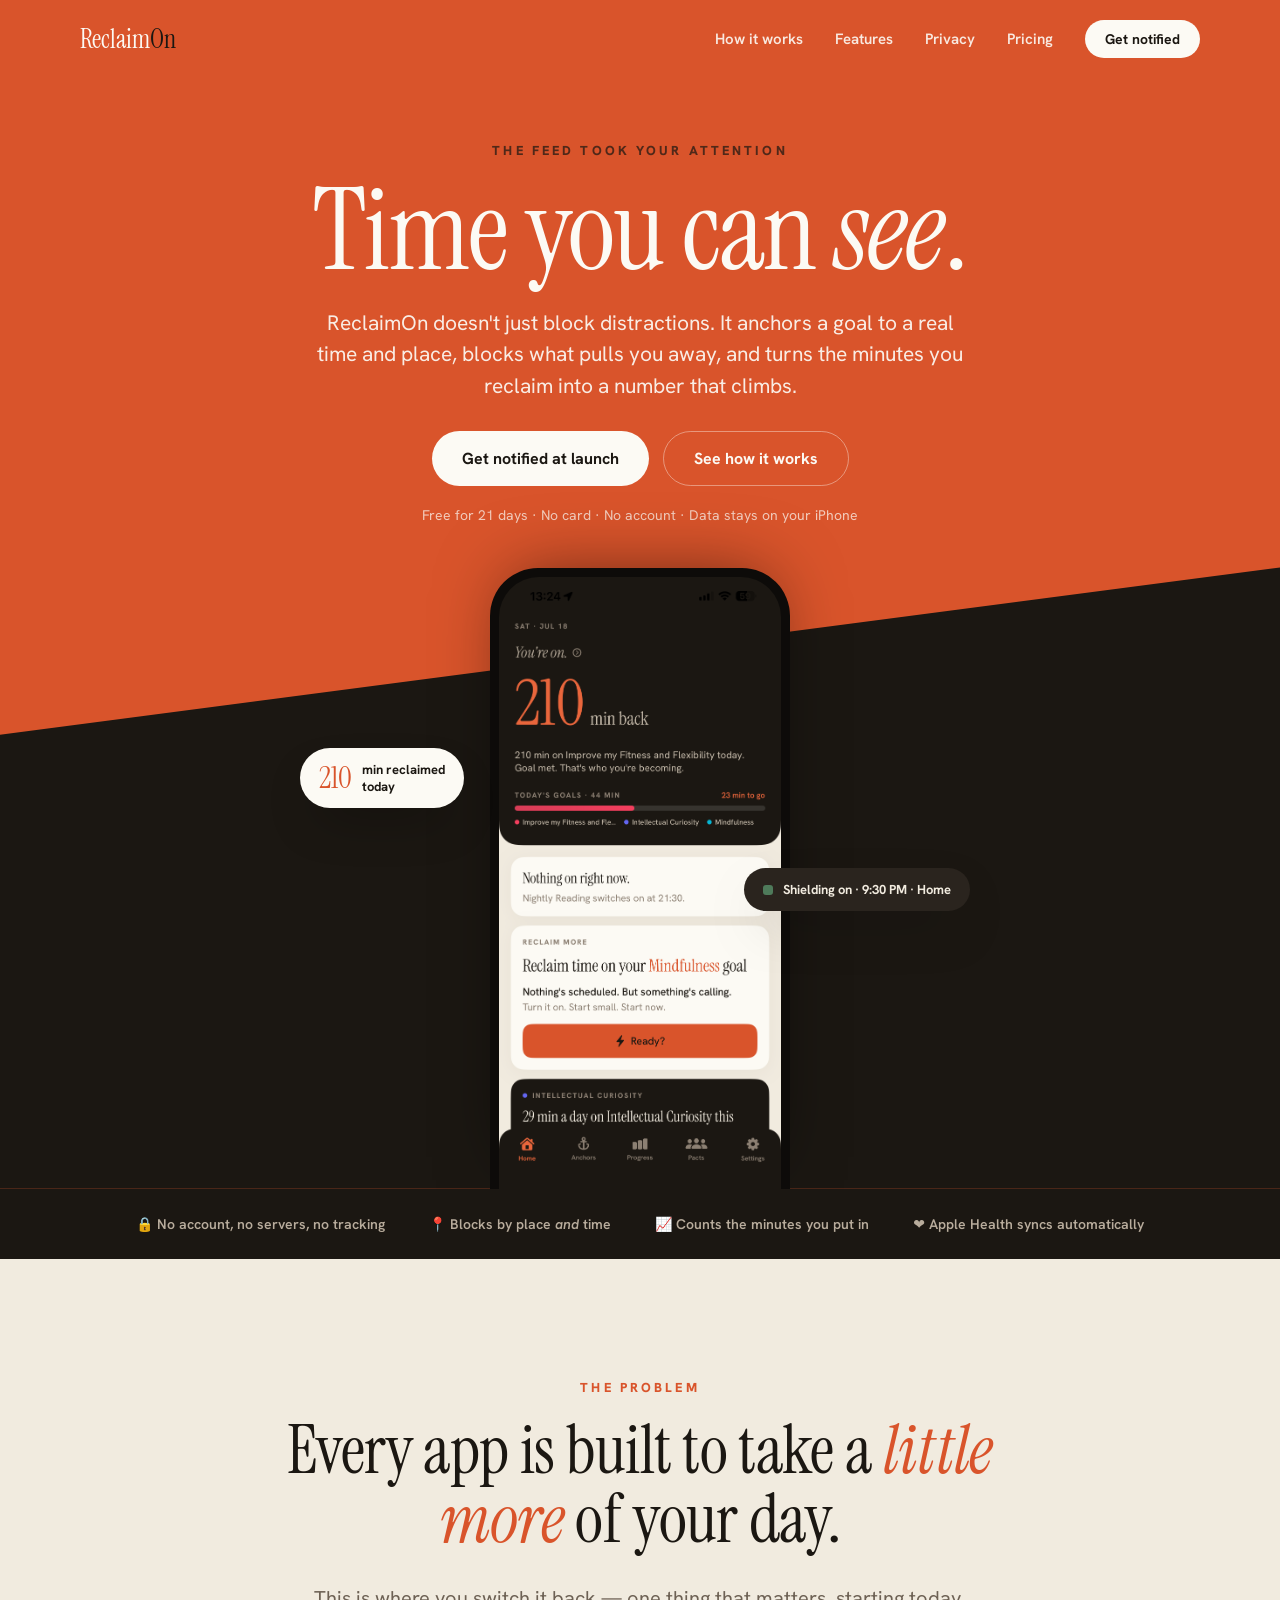
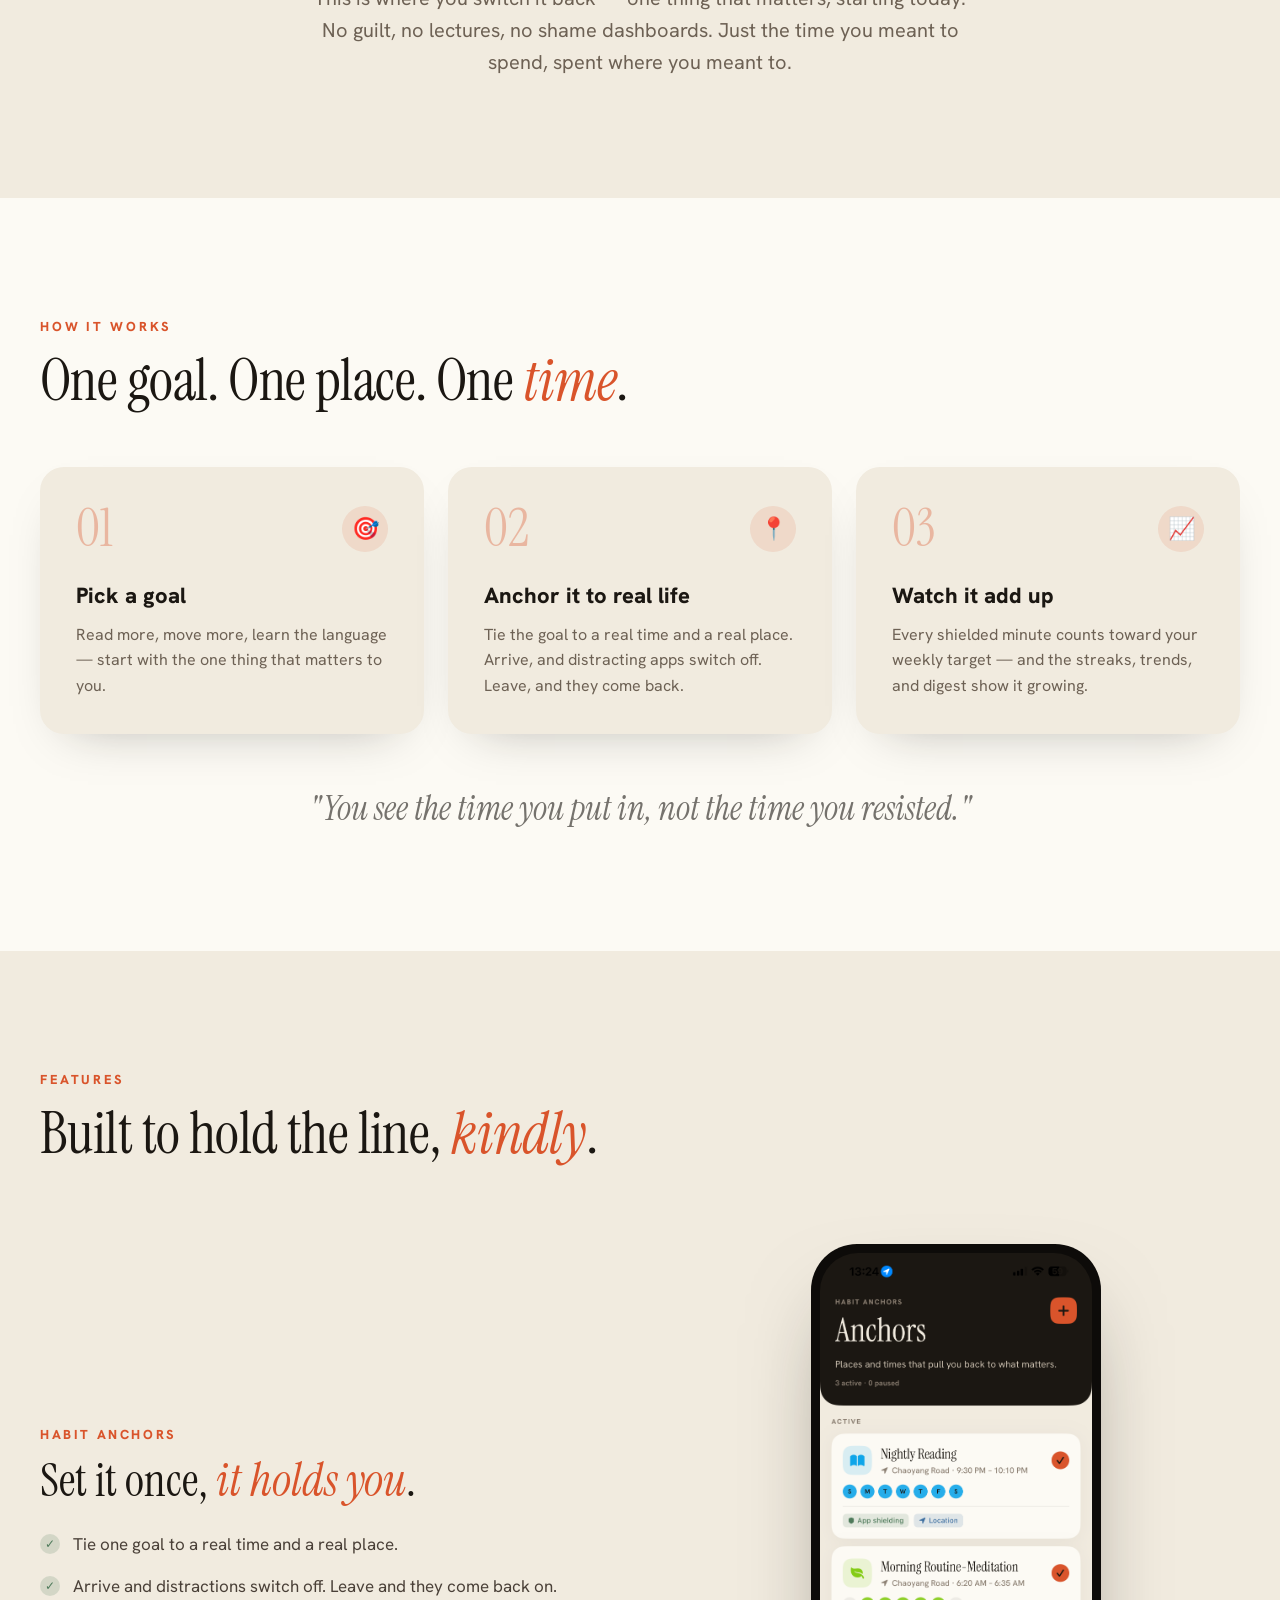
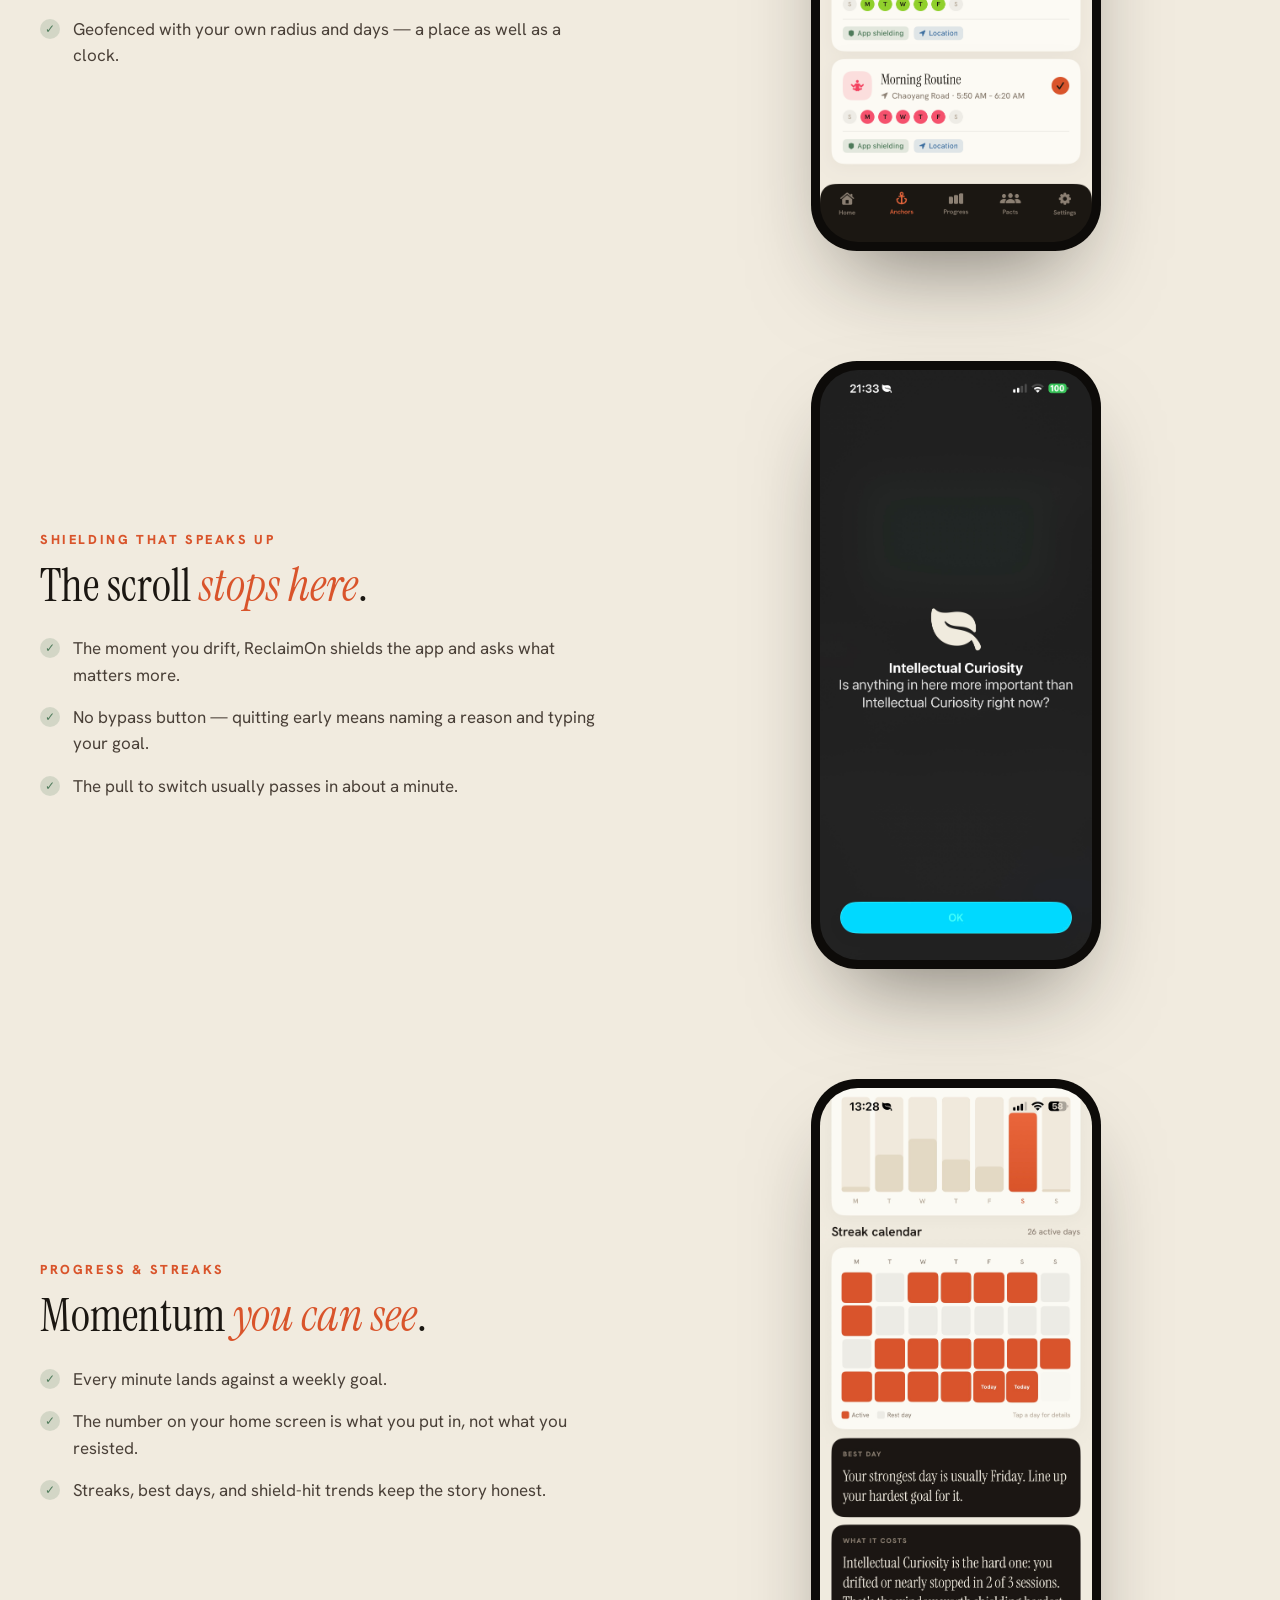
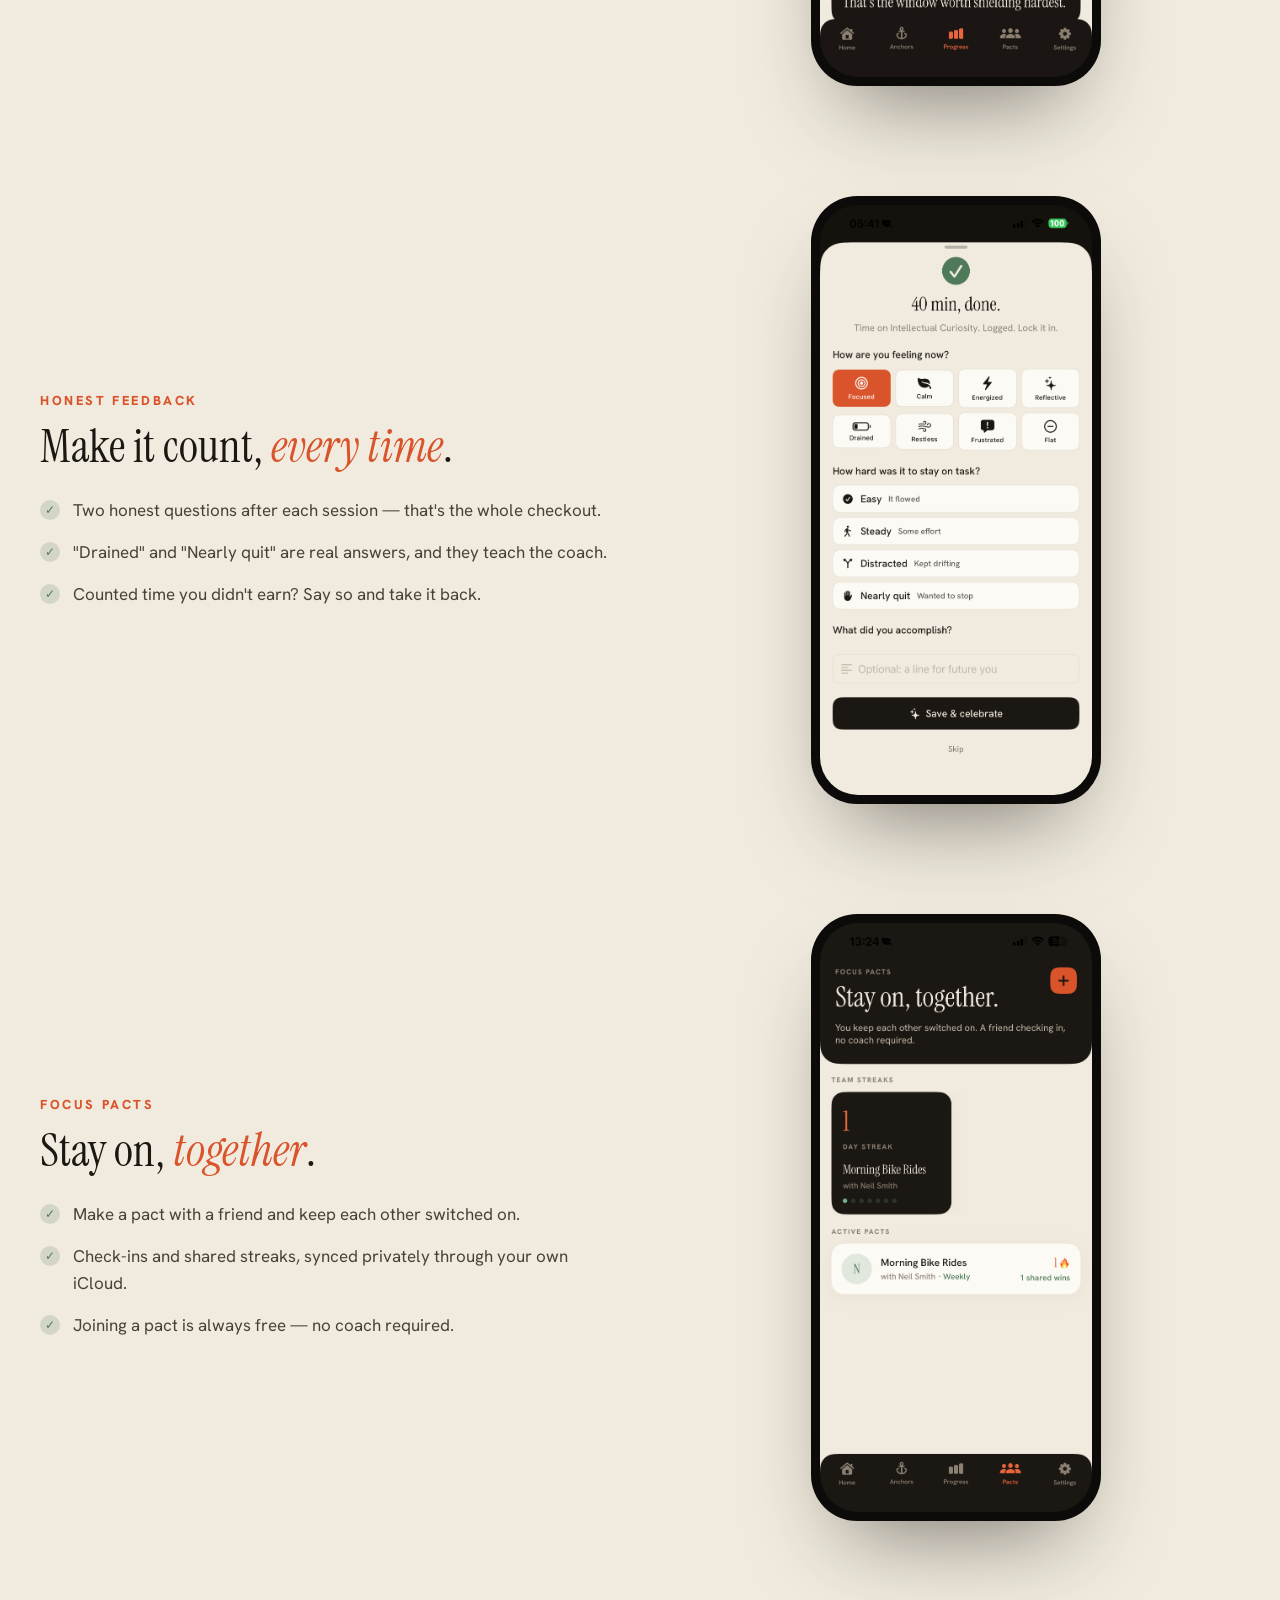
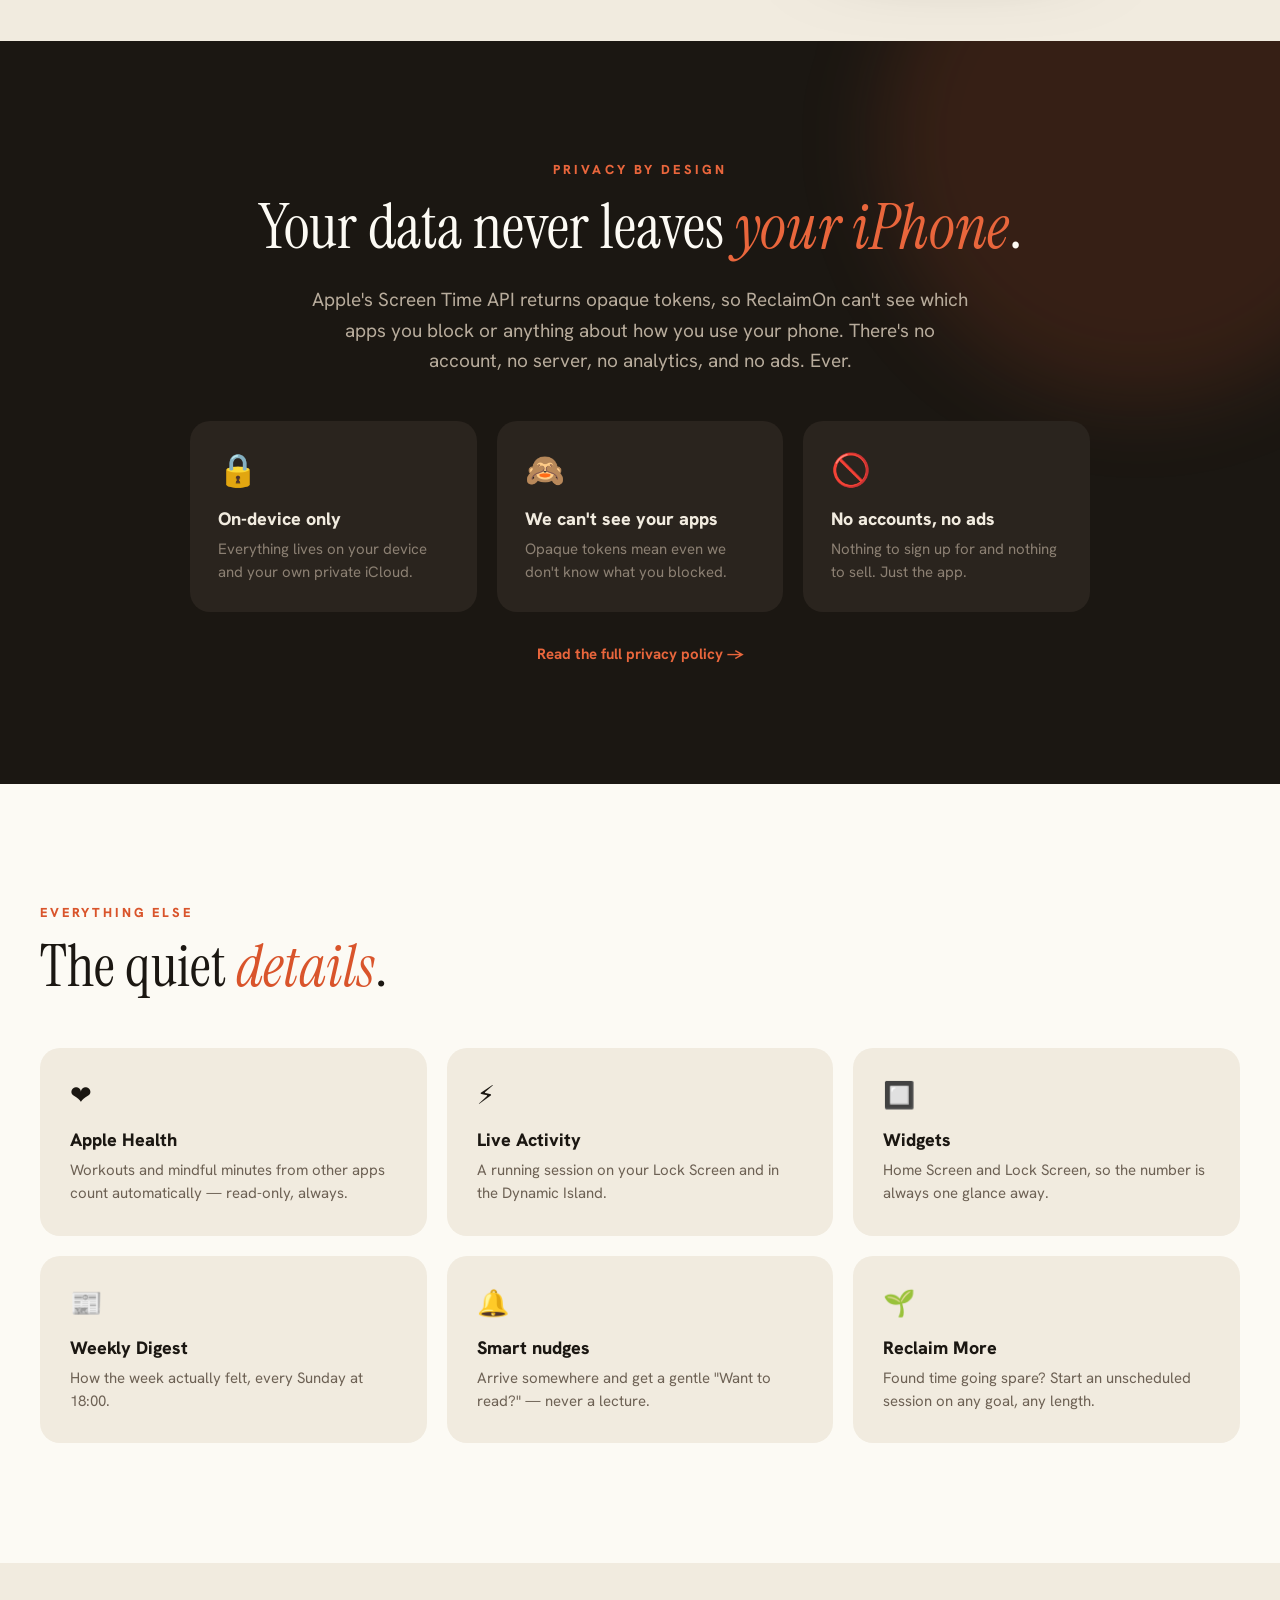
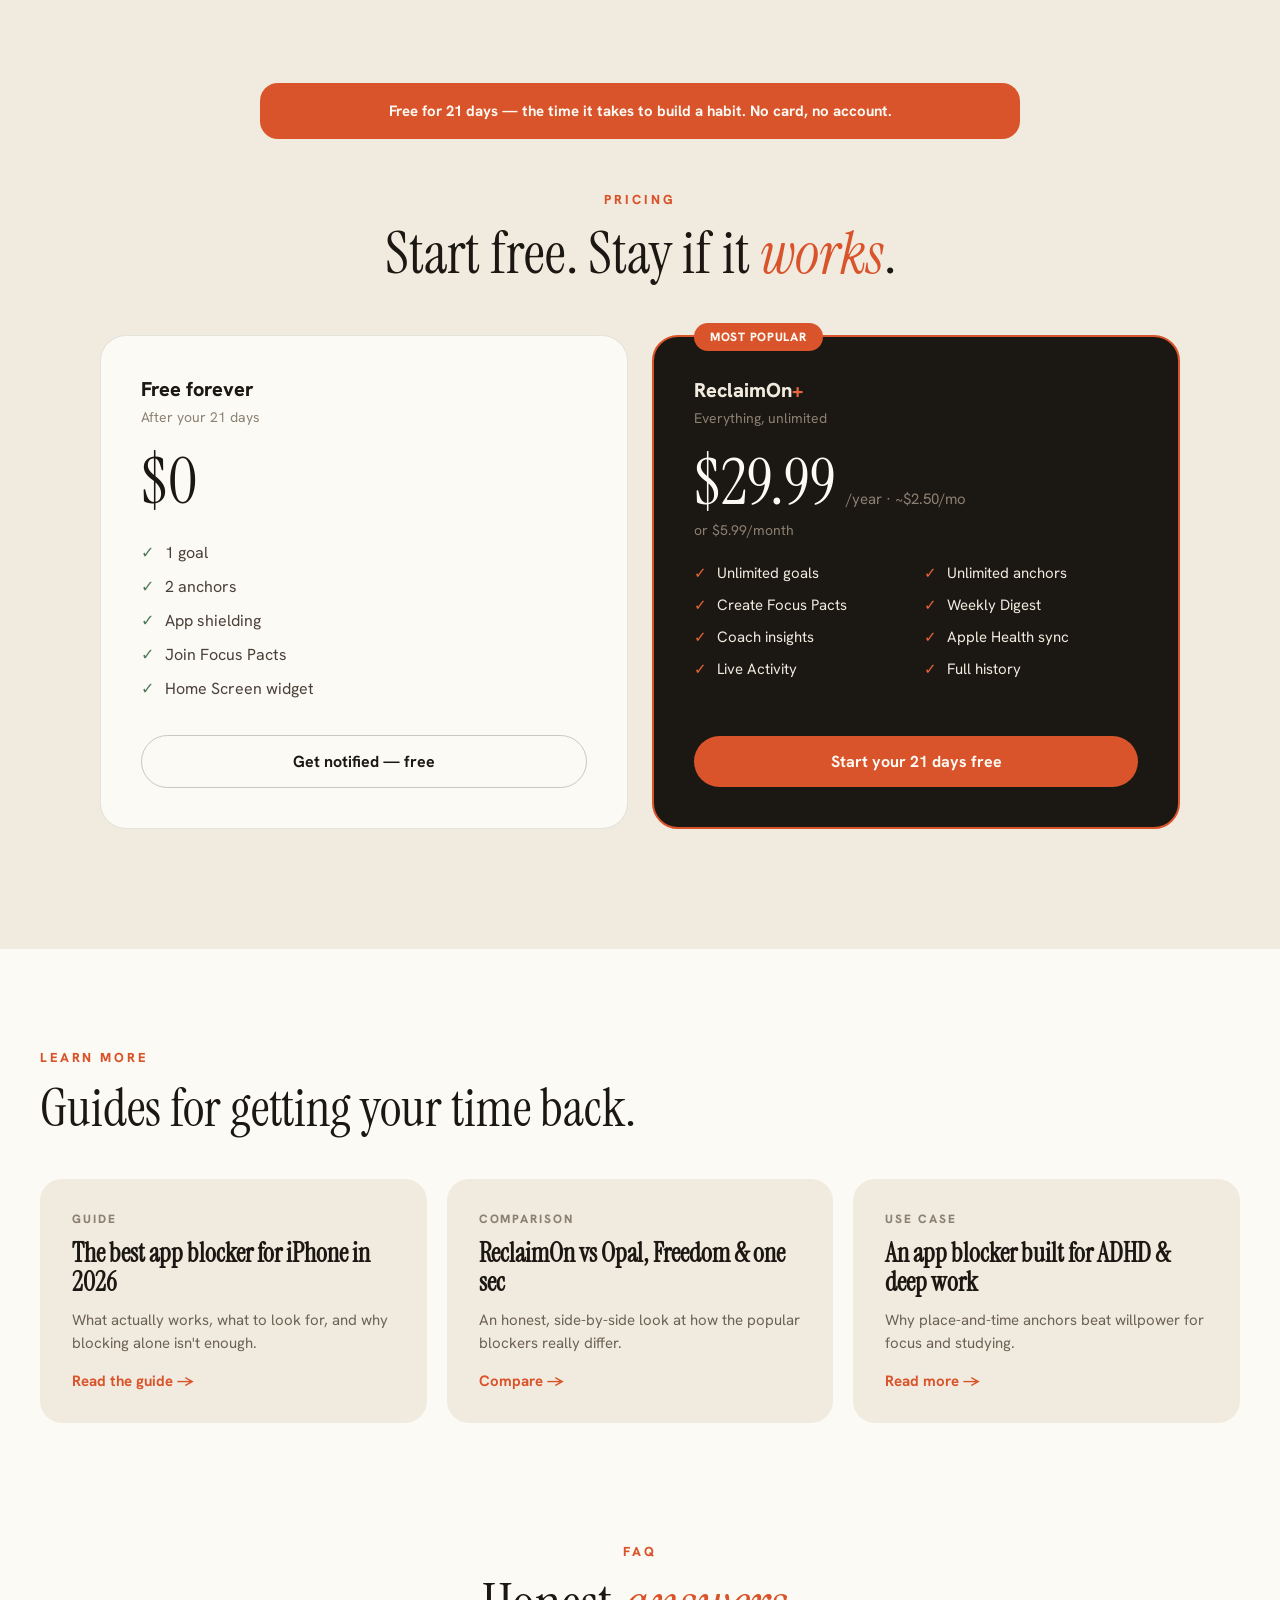
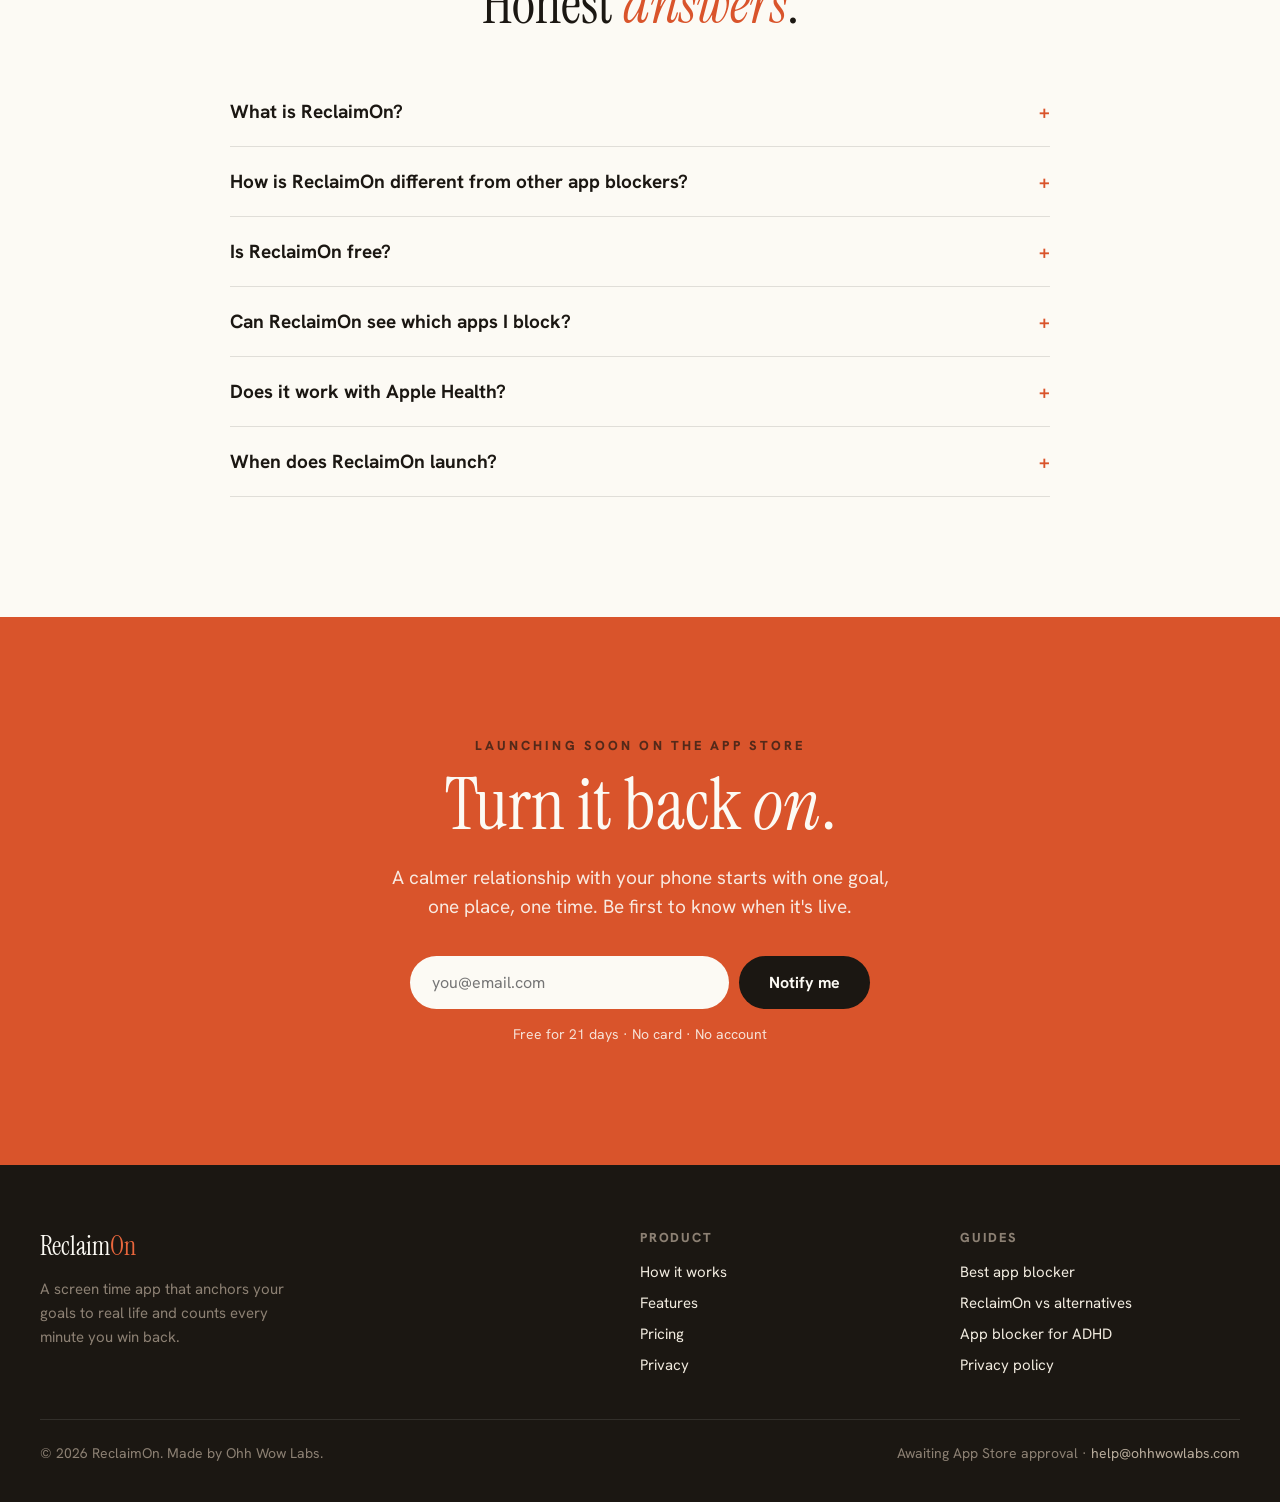
==== commit 1769332d: "Fix typo: help@ohhwowlabs.com" ====
--- a/index.html
+++ b/index.html
@@ -434,7 +434,7 @@
   </div>
   <div style="max-width:1200px; margin:44px auto 0; padding-top:24px; border-top:1px solid rgba(255,255,255,.1); display:flex; flex-wrap:wrap; justify-content:space-between; gap:12px;">
     <p style="margin:0; font-size:14px; color:#8C8073;">© 2026 ReclaimOn. Made by Ohh Wow Labs.</p>
-    <p style="margin:0; font-size:14px; color:#8C8073;">Awaiting App Store approval · <a href="mailto:help@ohhwwowlabs.com" style="color:#B8AC9C;">help@ohhwwowlabs.com</a></p>
+    <p style="margin:0; font-size:14px; color:#8C8073;">Awaiting App Store approval · <a href="mailto:help@ohhwowlabs.com" style="color:#B8AC9C;">help@ohhwowlabs.com</a></p>
   </div>
 </footer>
 
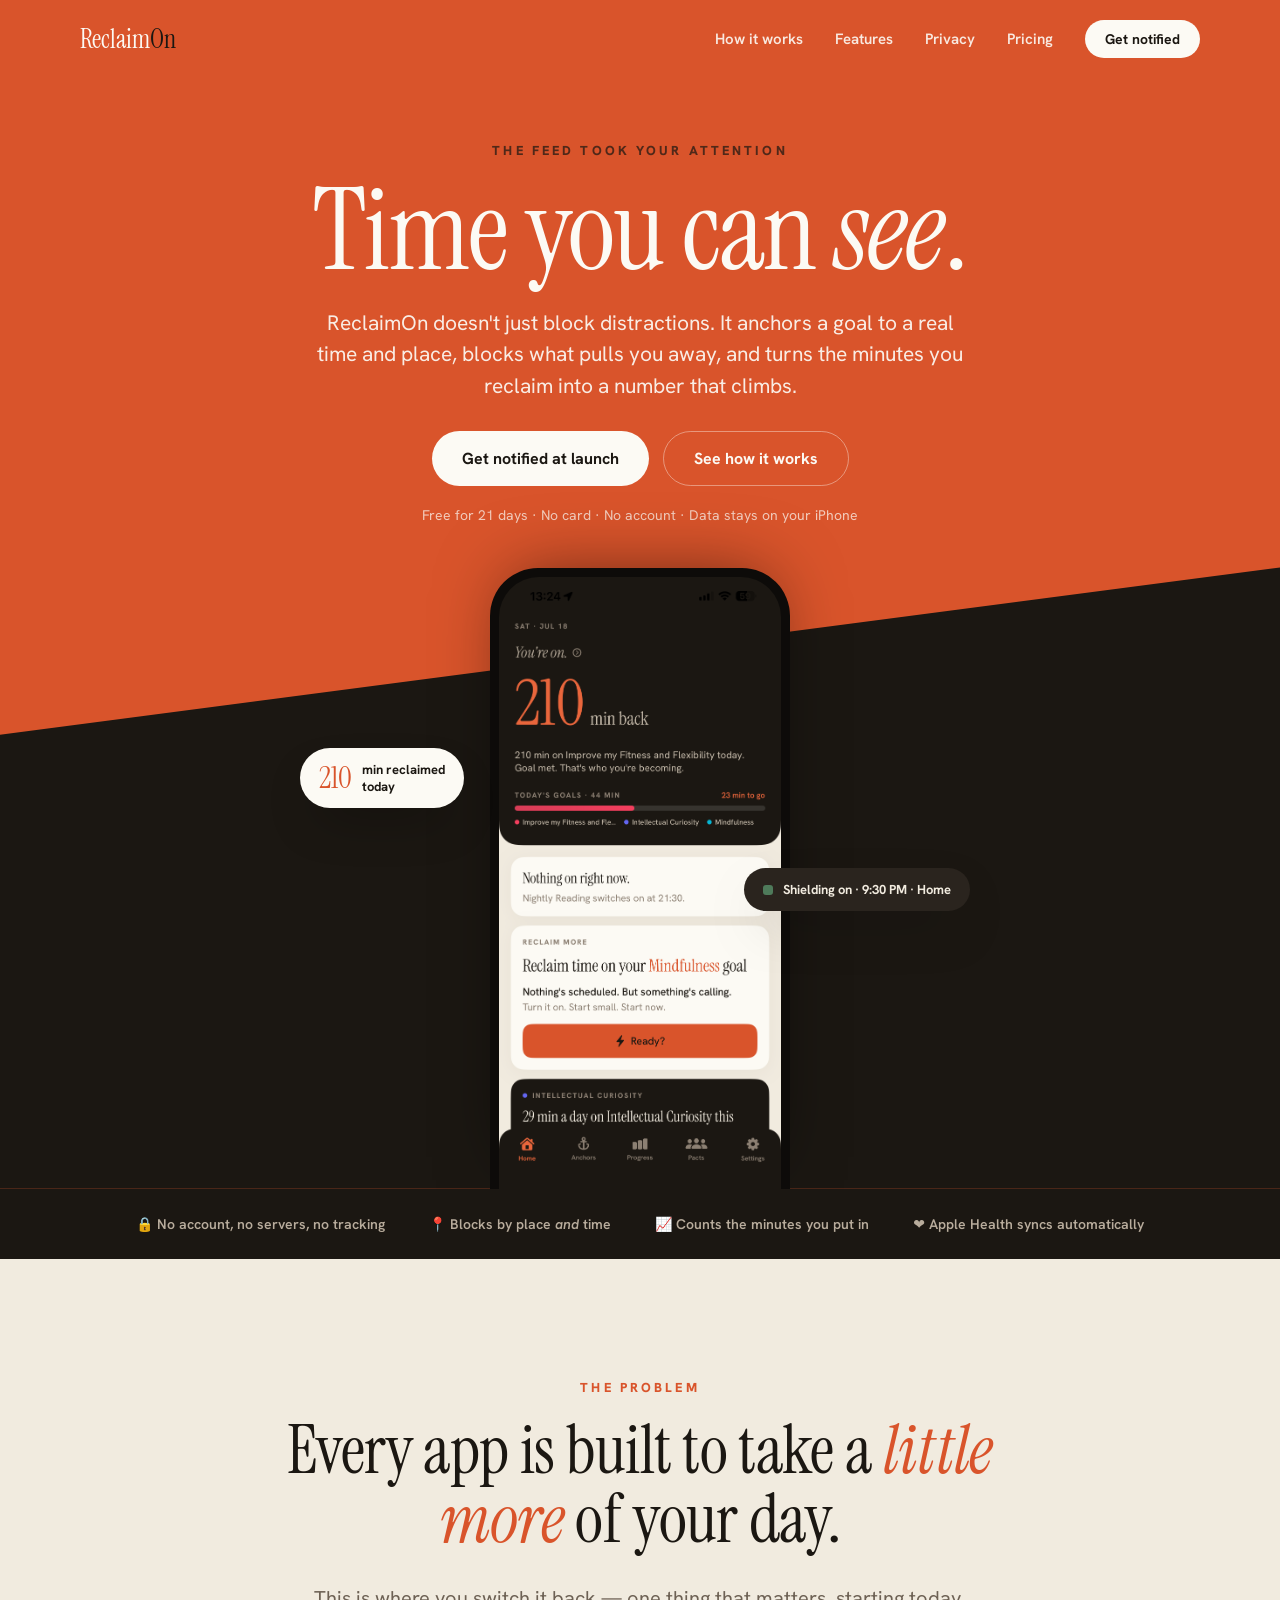
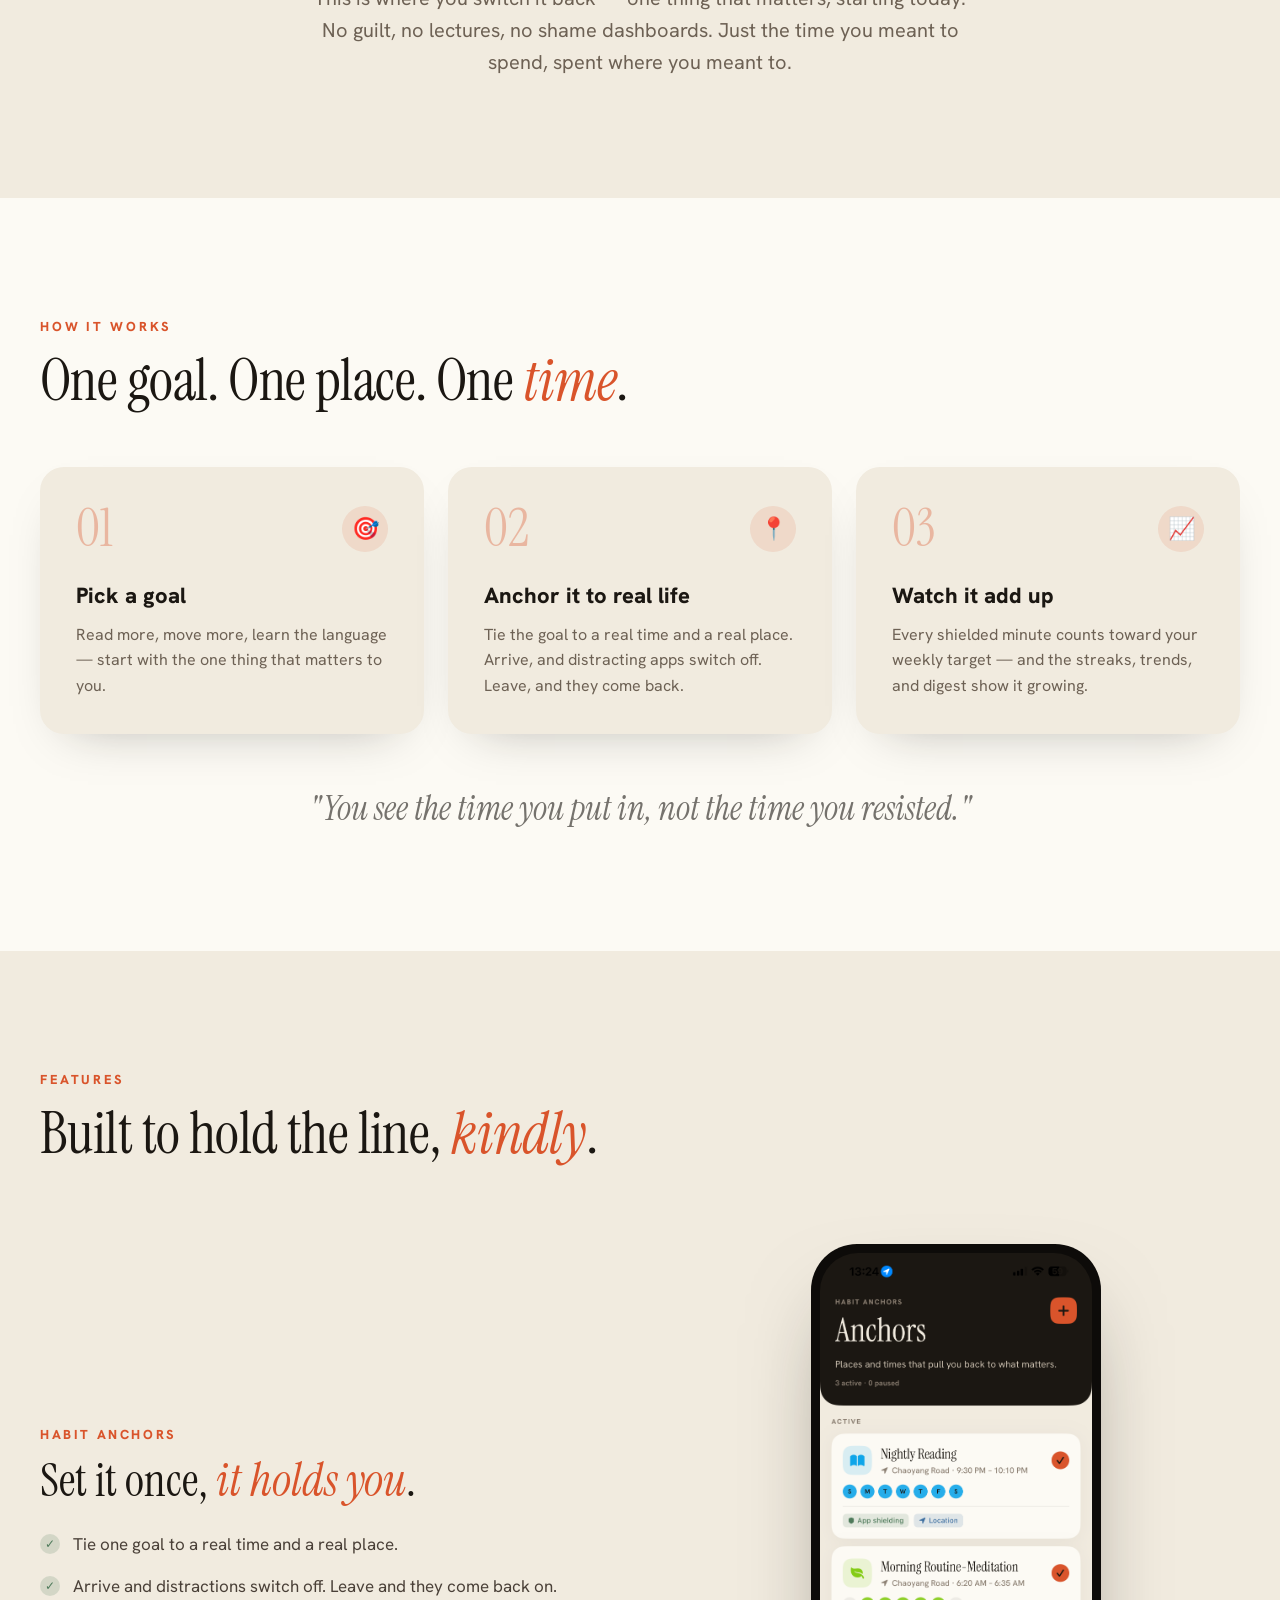
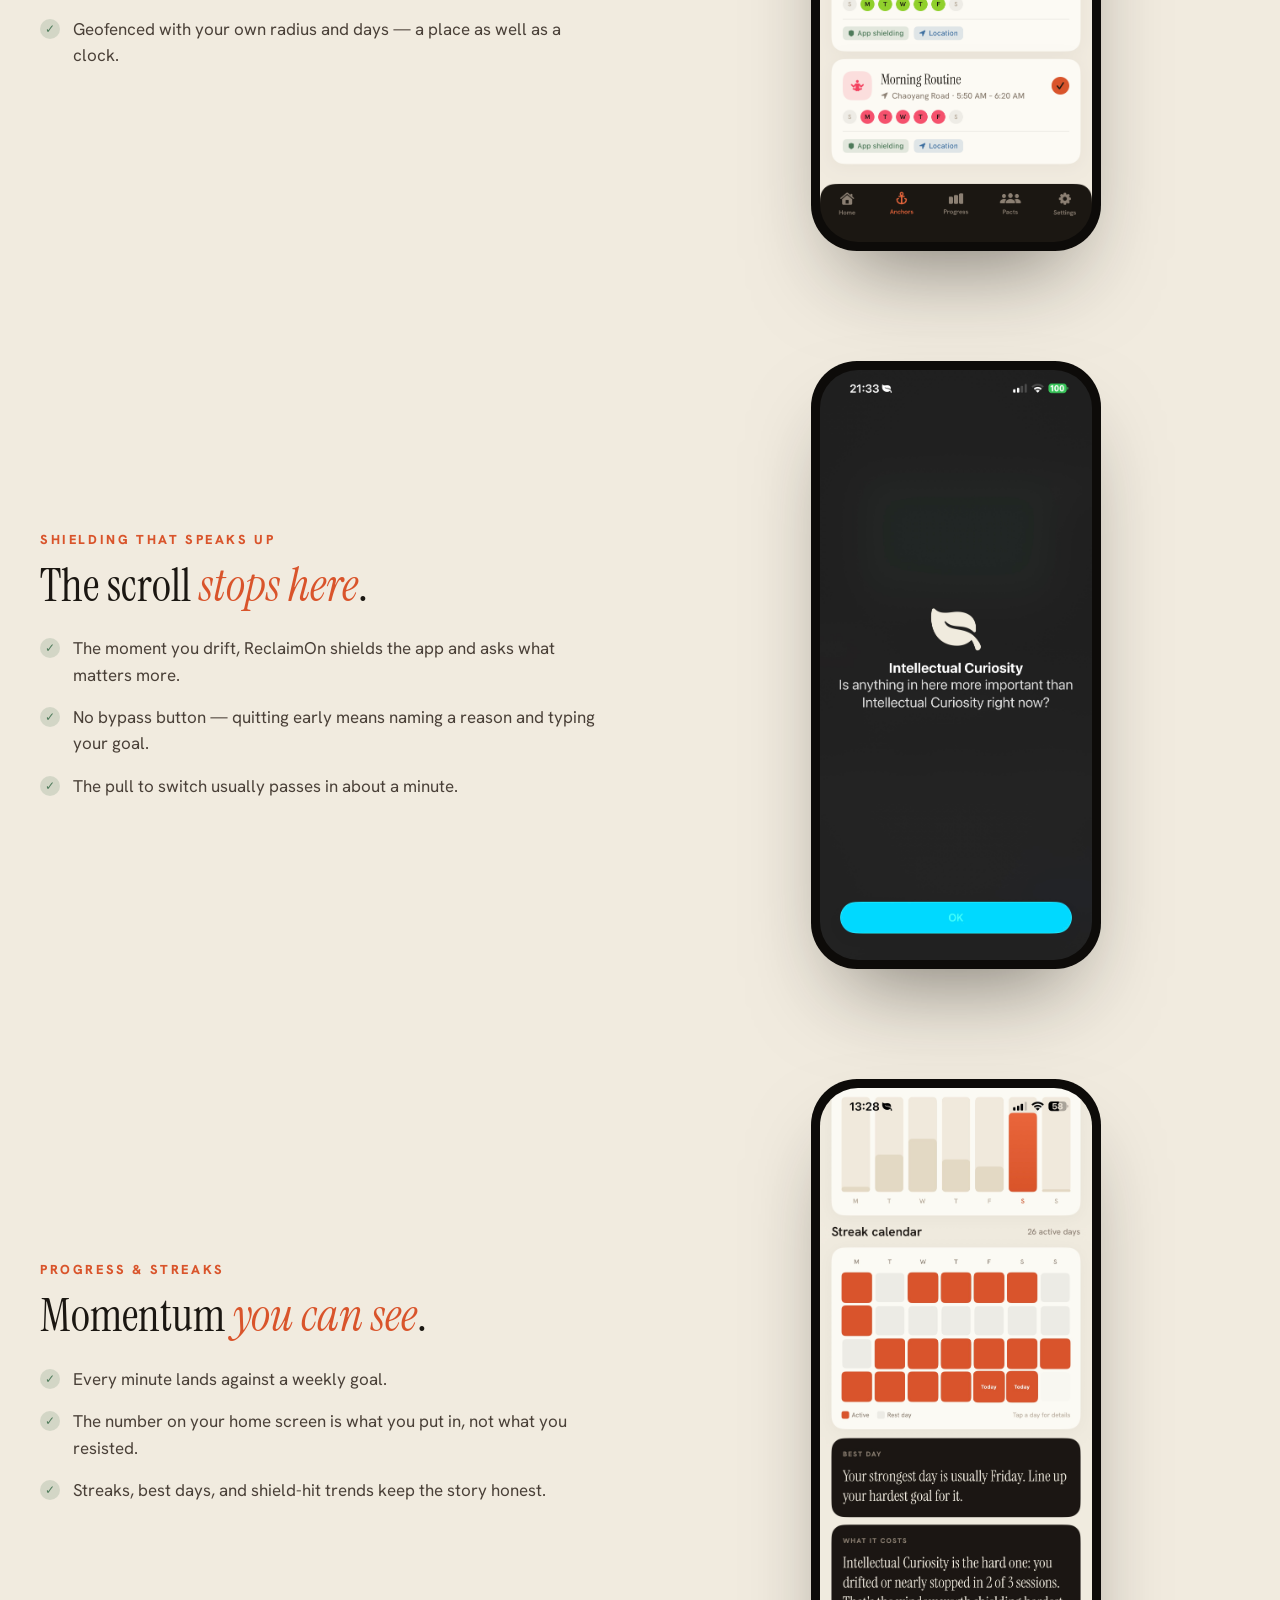
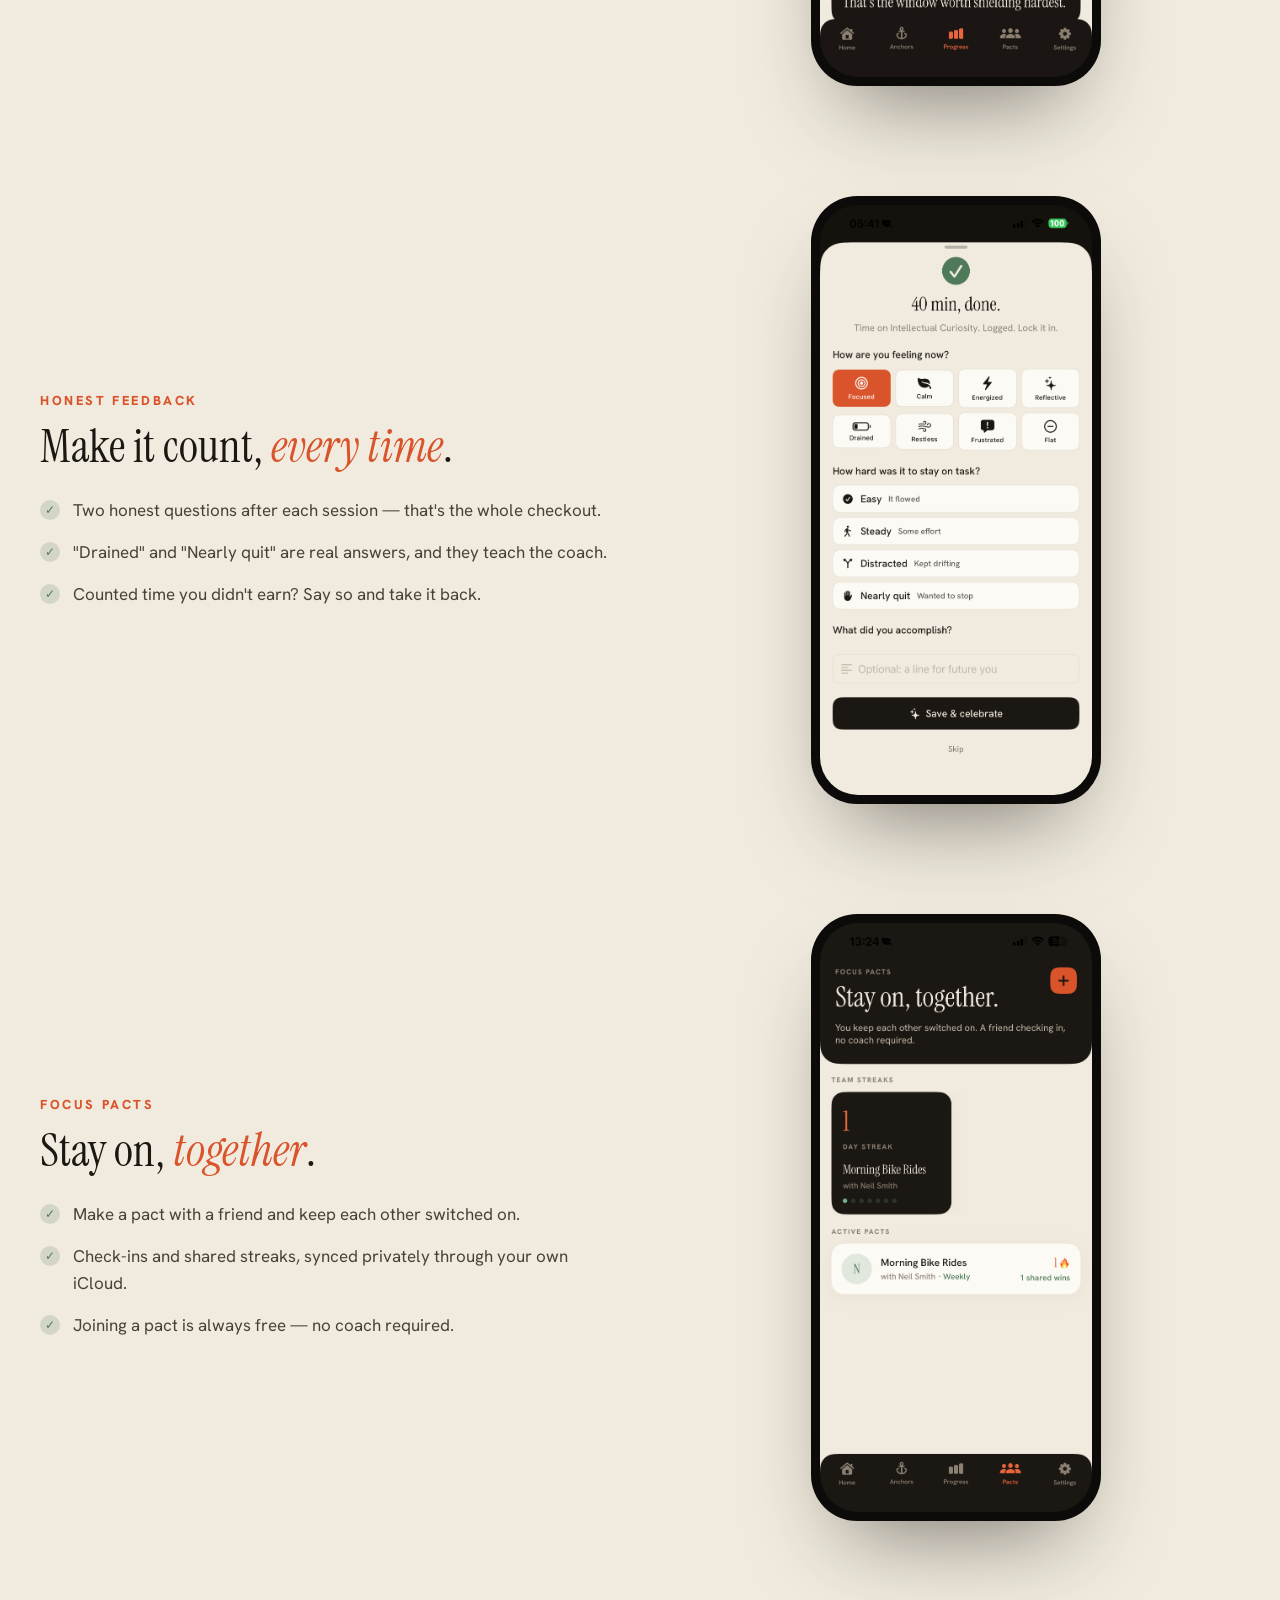
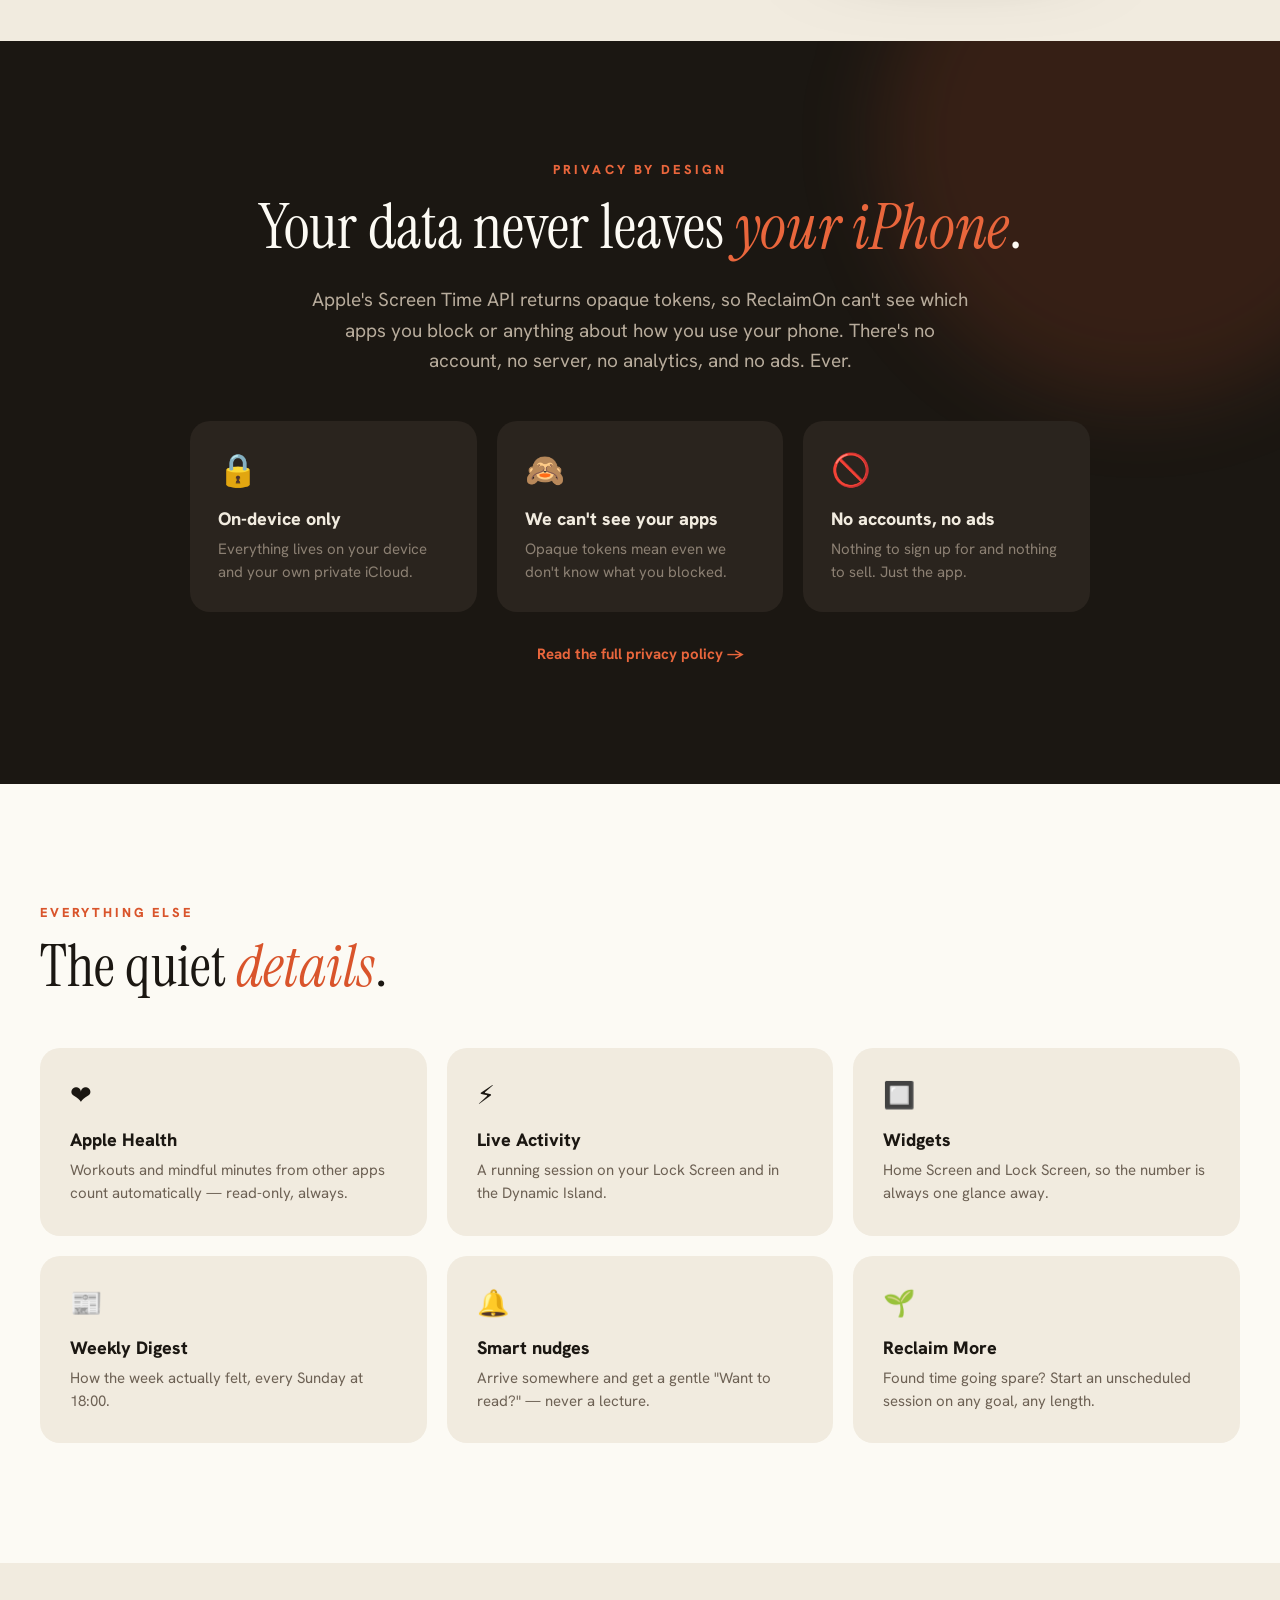
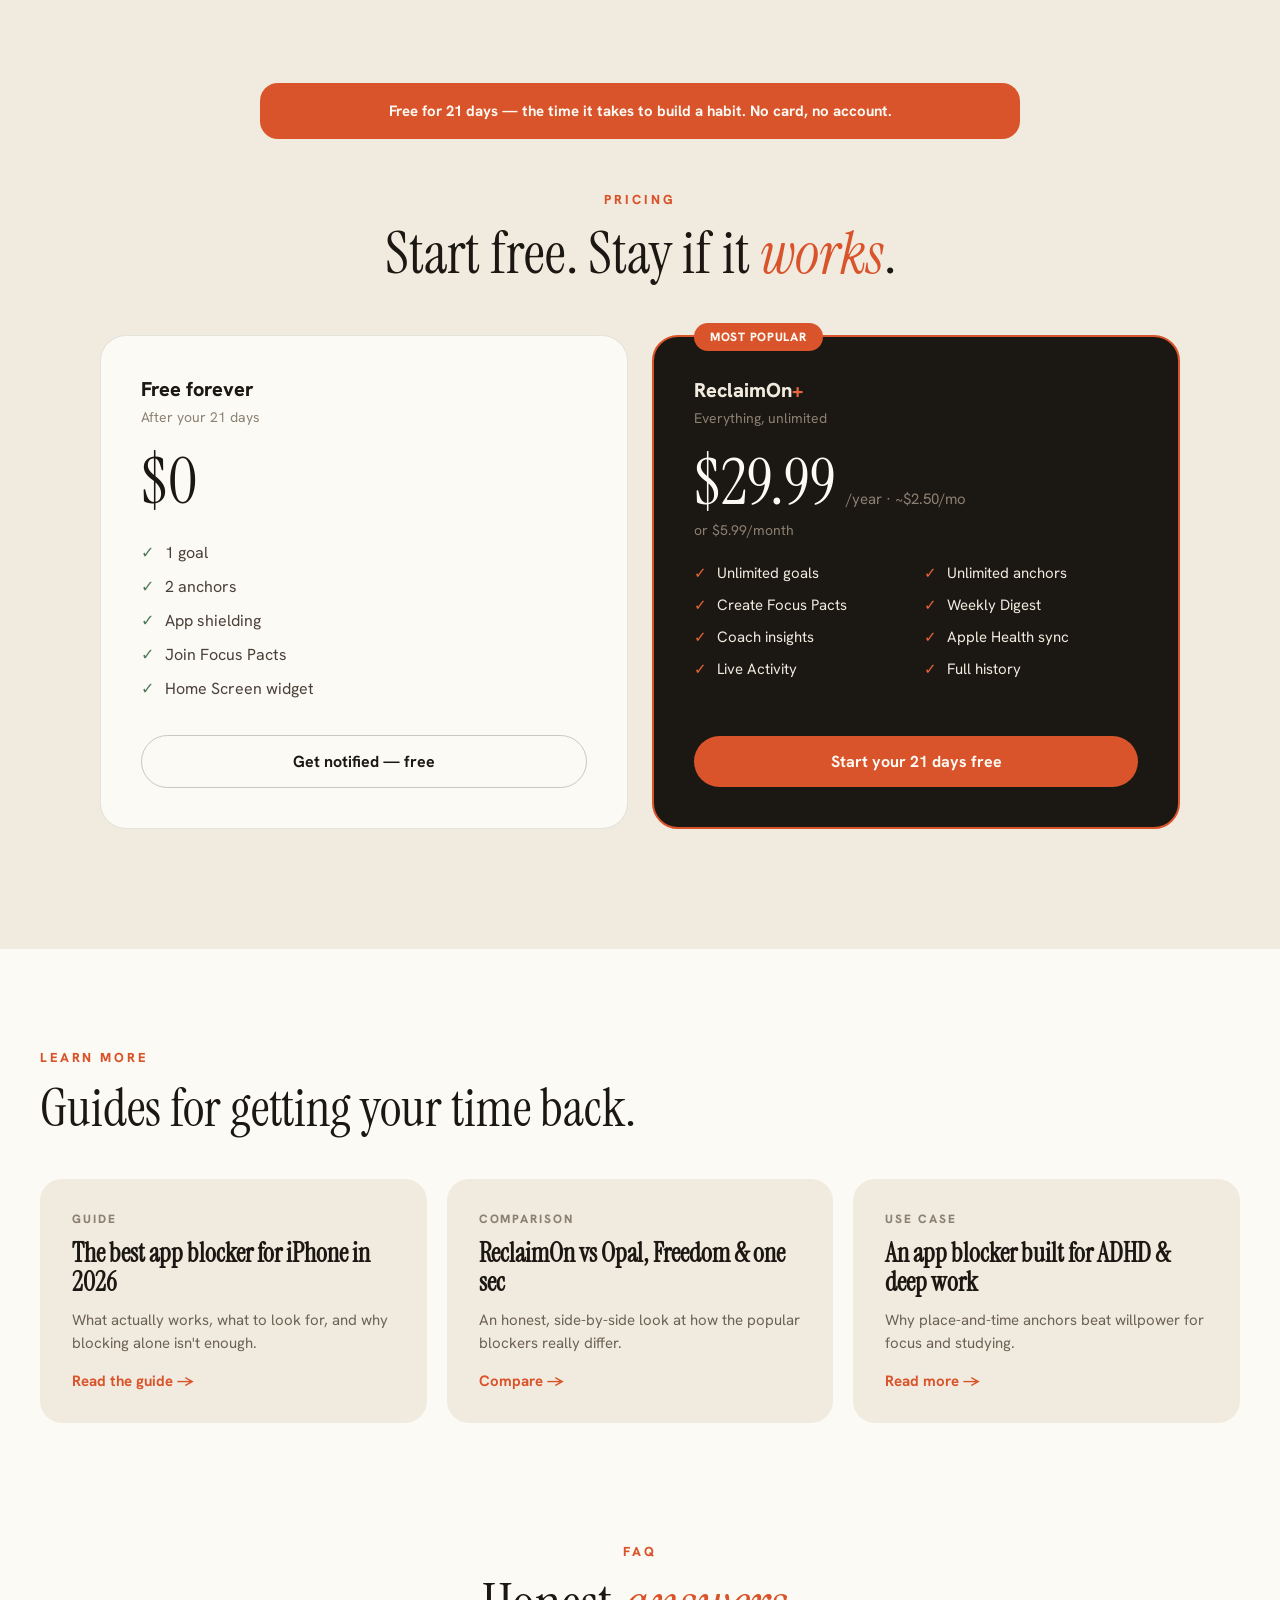
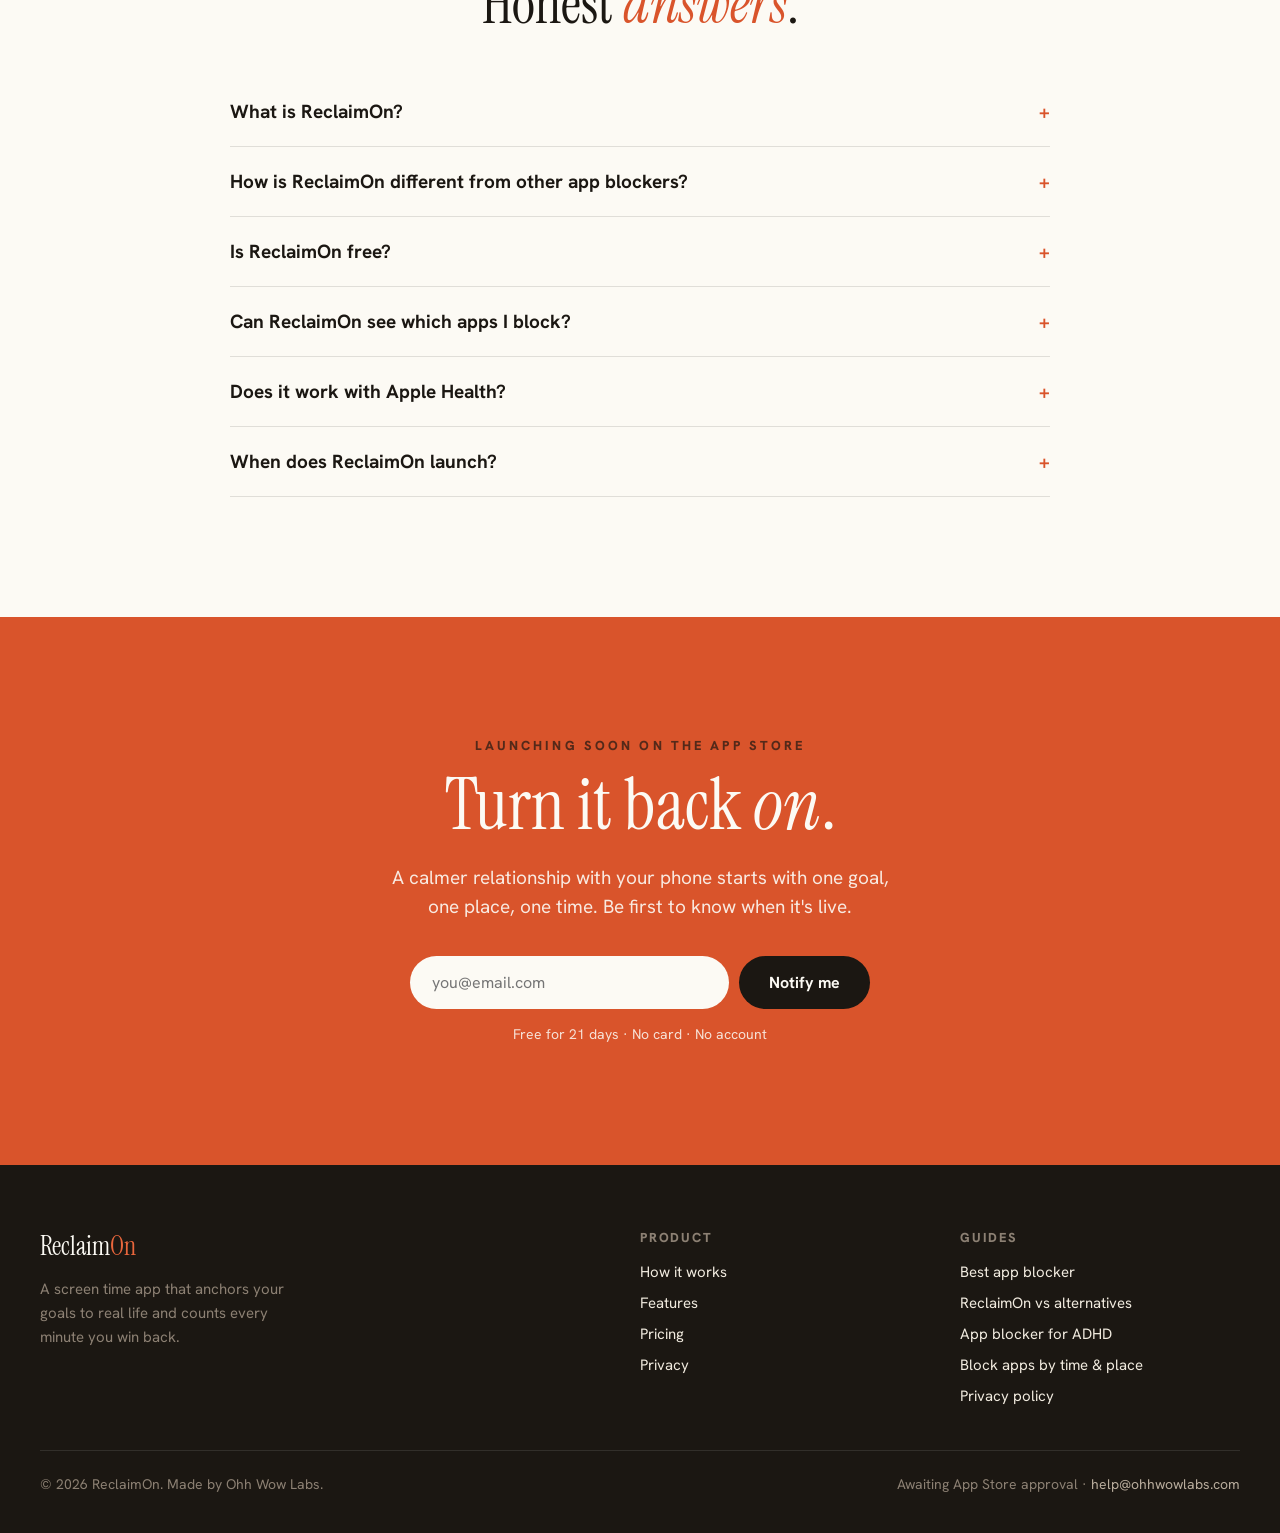
==== commit c8688e1f: "Add 'How to block apps on iPhone at a specific time & place' guide; align all URLs with extensionles" ====
--- a/index.html
+++ b/index.html
@@ -8,6 +8,7 @@
 <meta property="og:image" content="https://www.reclaimon.com/og-image.jpg">
 <meta name="twitter:image" content="https://www.reclaimon.com/og-image.jpg">
 <title>ReclaimOn — Screen Time App That Builds Real Habits | iPhone &amp; iPad</title>
+<meta name="google-site-verification" content="Ittxs-D2j6rc8Dx5dBxb53C8uXrJXjqaE87y4YC0-b0" />
 <meta name="description" content="ReclaimOn is a screen time app and app blocker that anchors your goals to a real time and place, blocks distracting apps, and counts every minute you reclaim. Free for 21 days — no card, no account, data stays on your iPhone.">
 <meta name="keywords" content="screen time app, app blocker, focus app, digital detox, phone addiction, deep work, ADHD focus, habit tracker, distraction blocker">
 <link rel="canonical" href="https://www.reclaimon.com/">
@@ -254,7 +255,7 @@
       <div style="background:#2A241E; border-radius:20px; padding:28px;"><p style="margin:0; font-size:32px;">🙈</p><h3 style="margin:16px 0 0; font-size:18px; font-weight:800; color:#F1EBDF;">We can't see your apps</h3><p style="margin:8px 0 0; font-size:15px; line-height:1.55; color:#8C8073;">Opaque tokens mean even we don't know what you blocked.</p></div>
       <div style="background:#2A241E; border-radius:20px; padding:28px;"><p style="margin:0; font-size:32px;">🚫</p><h3 style="margin:16px 0 0; font-size:18px; font-weight:800; color:#F1EBDF;">No accounts, no ads</h3><p style="margin:8px 0 0; font-size:15px; line-height:1.55; color:#8C8073;">Nothing to sign up for and nothing to sell. Just the app.</p></div>
     </div>
-    <p style="margin:32px 0 0; font-size:15px;"><a href="privacy.html" style="color:#E9663C; font-weight:700;">Read the full privacy policy →</a></p>
+    <p style="margin:32px 0 0; font-size:15px;"><a href="privacy" style="color:#E9663C; font-weight:700;">Read the full privacy policy →</a></p>
   </div>
 </section>
 
@@ -334,19 +335,19 @@
       <h2 style="margin:0; font-family:'Instrument Serif'; font-weight:400; font-size:clamp(34px,4.5vw,52px); line-height:1.02; color:#1B1712;">Guides for getting your time back.</h2>
     </div>
     <div style="margin-top:44px; display:grid; grid-template-columns:repeat(3,1fr); gap:20px;">
-      <a href="best-app-blocker-iphone.html" style="display:block; background:#F1EBDF; border-radius:22px; padding:32px; color:inherit;">
+      <a href="best-app-blocker-iphone" style="display:block; background:#F1EBDF; border-radius:22px; padding:32px; color:inherit;">
         <p style="margin:0; font-size:12px; font-weight:800; letter-spacing:.16em; text-transform:uppercase; color:#8C8073;">Guide</p>
         <h3 style="margin:12px 0 0; font-family:'Instrument Serif'; font-size:26px; line-height:1.1; color:#1B1712;">The best app blocker for iPhone in 2026</h3>
         <p style="margin:12px 0 0; font-size:15px; line-height:1.55; color:#6d6154;">What actually works, what to look for, and why blocking alone isn't enough.</p>
         <p style="margin:16px 0 0; font-size:15px; font-weight:700; color:#D9542B;">Read the guide →</p>
       </a>
-      <a href="reclaimon-vs-opal-freedom.html" style="display:block; background:#F1EBDF; border-radius:22px; padding:32px; color:inherit;">
+      <a href="reclaimon-vs-opal-freedom" style="display:block; background:#F1EBDF; border-radius:22px; padding:32px; color:inherit;">
         <p style="margin:0; font-size:12px; font-weight:800; letter-spacing:.16em; text-transform:uppercase; color:#8C8073;">Comparison</p>
         <h3 style="margin:12px 0 0; font-family:'Instrument Serif'; font-size:26px; line-height:1.1; color:#1B1712;">ReclaimOn vs Opal, Freedom &amp; one sec</h3>
         <p style="margin:12px 0 0; font-size:15px; line-height:1.55; color:#6d6154;">An honest, side-by-side look at how the popular blockers really differ.</p>
         <p style="margin:16px 0 0; font-size:15px; font-weight:700; color:#D9542B;">Compare →</p>
       </a>
-      <a href="app-blocker-for-adhd.html" style="display:block; background:#F1EBDF; border-radius:22px; padding:32px; color:inherit;">
+      <a href="app-blocker-for-adhd" style="display:block; background:#F1EBDF; border-radius:22px; padding:32px; color:inherit;">
         <p style="margin:0; font-size:12px; font-weight:800; letter-spacing:.16em; text-transform:uppercase; color:#8C8073;">Use case</p>
         <h3 style="margin:12px 0 0; font-family:'Instrument Serif'; font-size:26px; line-height:1.1; color:#1B1712;">An app blocker built for ADHD &amp; deep work</h3>
         <p style="margin:12px 0 0; font-size:15px; line-height:1.55; color:#6d6154;">Why place-and-time anchors beat willpower for focus and studying.</p>
@@ -425,10 +426,11 @@
     <div>
       <p style="margin:0; font-size:13px; font-weight:800; letter-spacing:.14em; text-transform:uppercase; color:#8C8073;">Guides</p>
       <div style="margin-top:16px; display:flex; flex-direction:column; gap:11px;">
-        <a href="best-app-blocker-iphone.html" style="font-size:15px; color:#F1EBDF;">Best app blocker</a>
-        <a href="reclaimon-vs-opal-freedom.html" style="font-size:15px; color:#F1EBDF;">ReclaimOn vs alternatives</a>
-        <a href="app-blocker-for-adhd.html" style="font-size:15px; color:#F1EBDF;">App blocker for ADHD</a>
-        <a href="privacy.html" style="font-size:15px; color:#F1EBDF;">Privacy policy</a>
+        <a href="best-app-blocker-iphone" style="font-size:15px; color:#F1EBDF;">Best app blocker</a>
+        <a href="reclaimon-vs-opal-freedom" style="font-size:15px; color:#F1EBDF;">ReclaimOn vs alternatives</a>
+        <a href="app-blocker-for-adhd" style="font-size:15px; color:#F1EBDF;">App blocker for ADHD</a>
+        <a href="how-to-block-apps-iphone-time-place" style="font-size:15px; color:#F1EBDF;">Block apps by time &amp; place</a>
+        <a href="privacy" style="font-size:15px; color:#F1EBDF;">Privacy policy</a>
       </div>
     </div>
   </div>
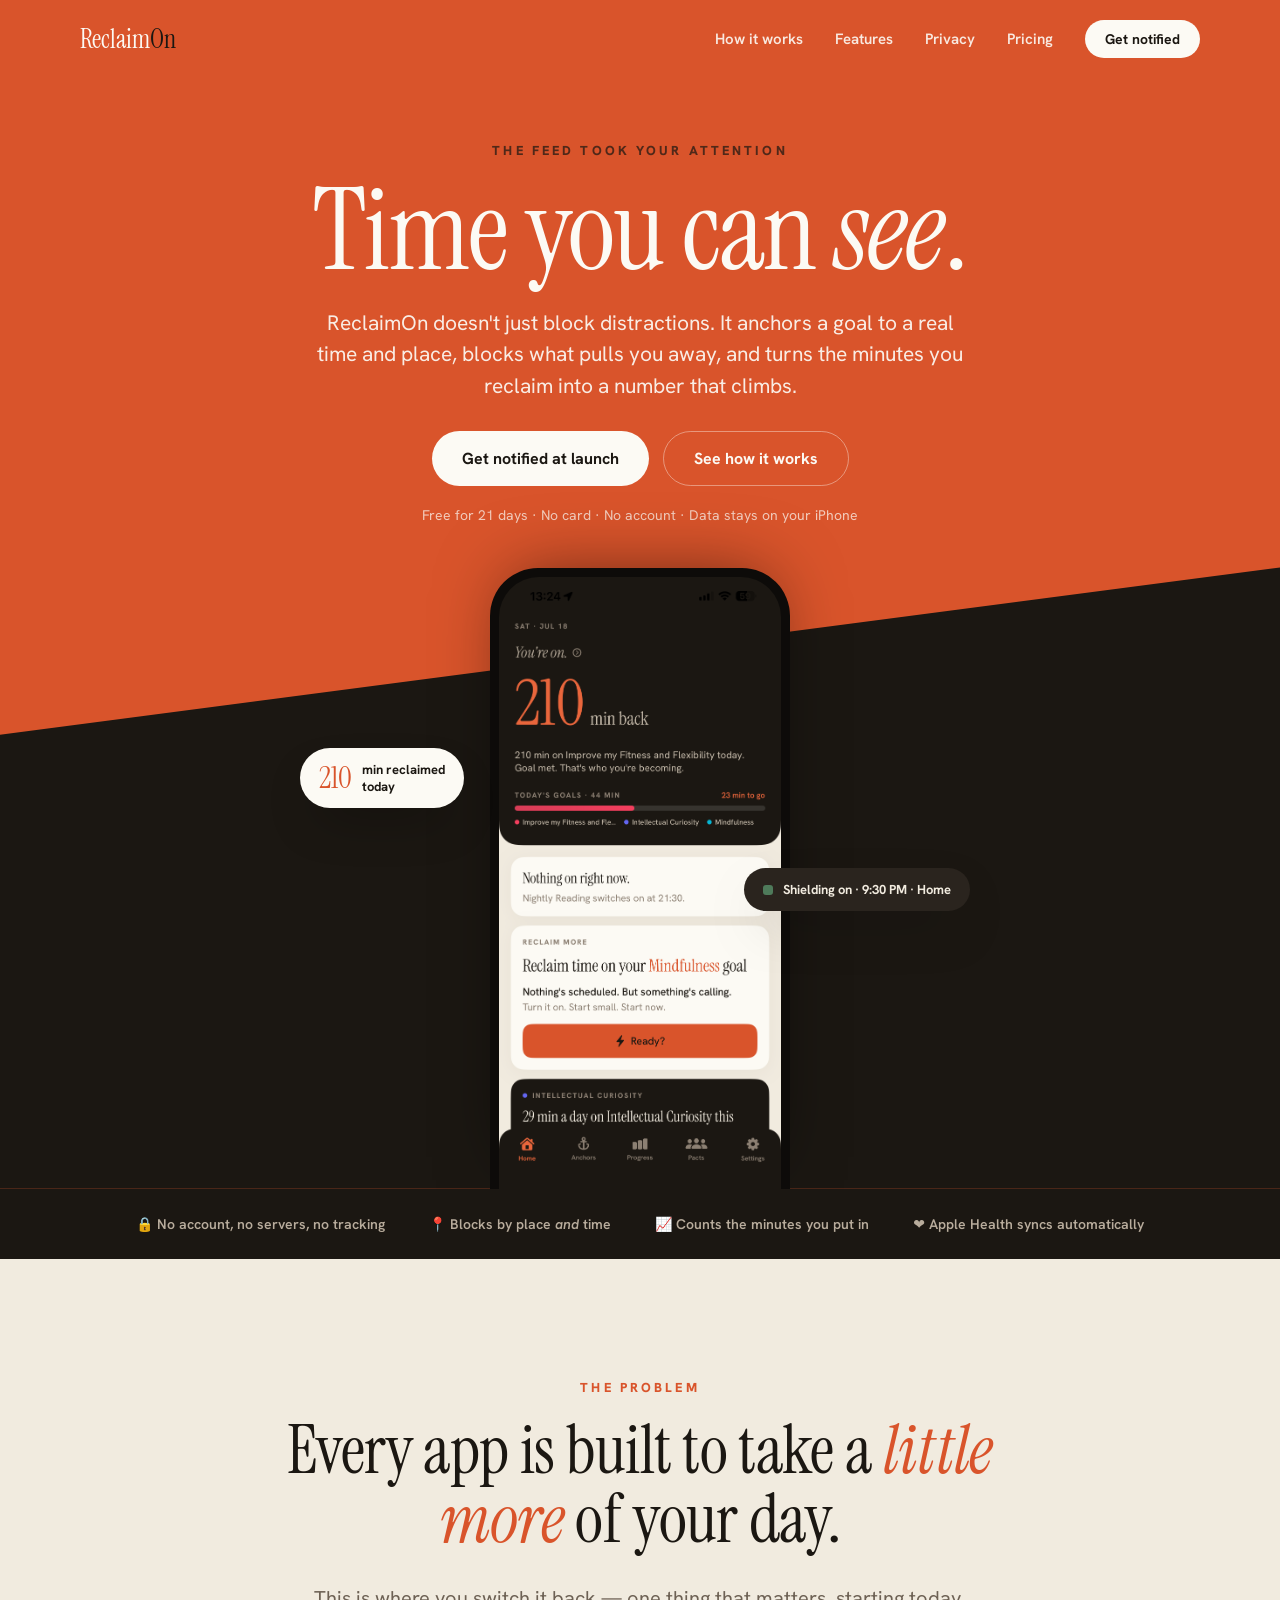
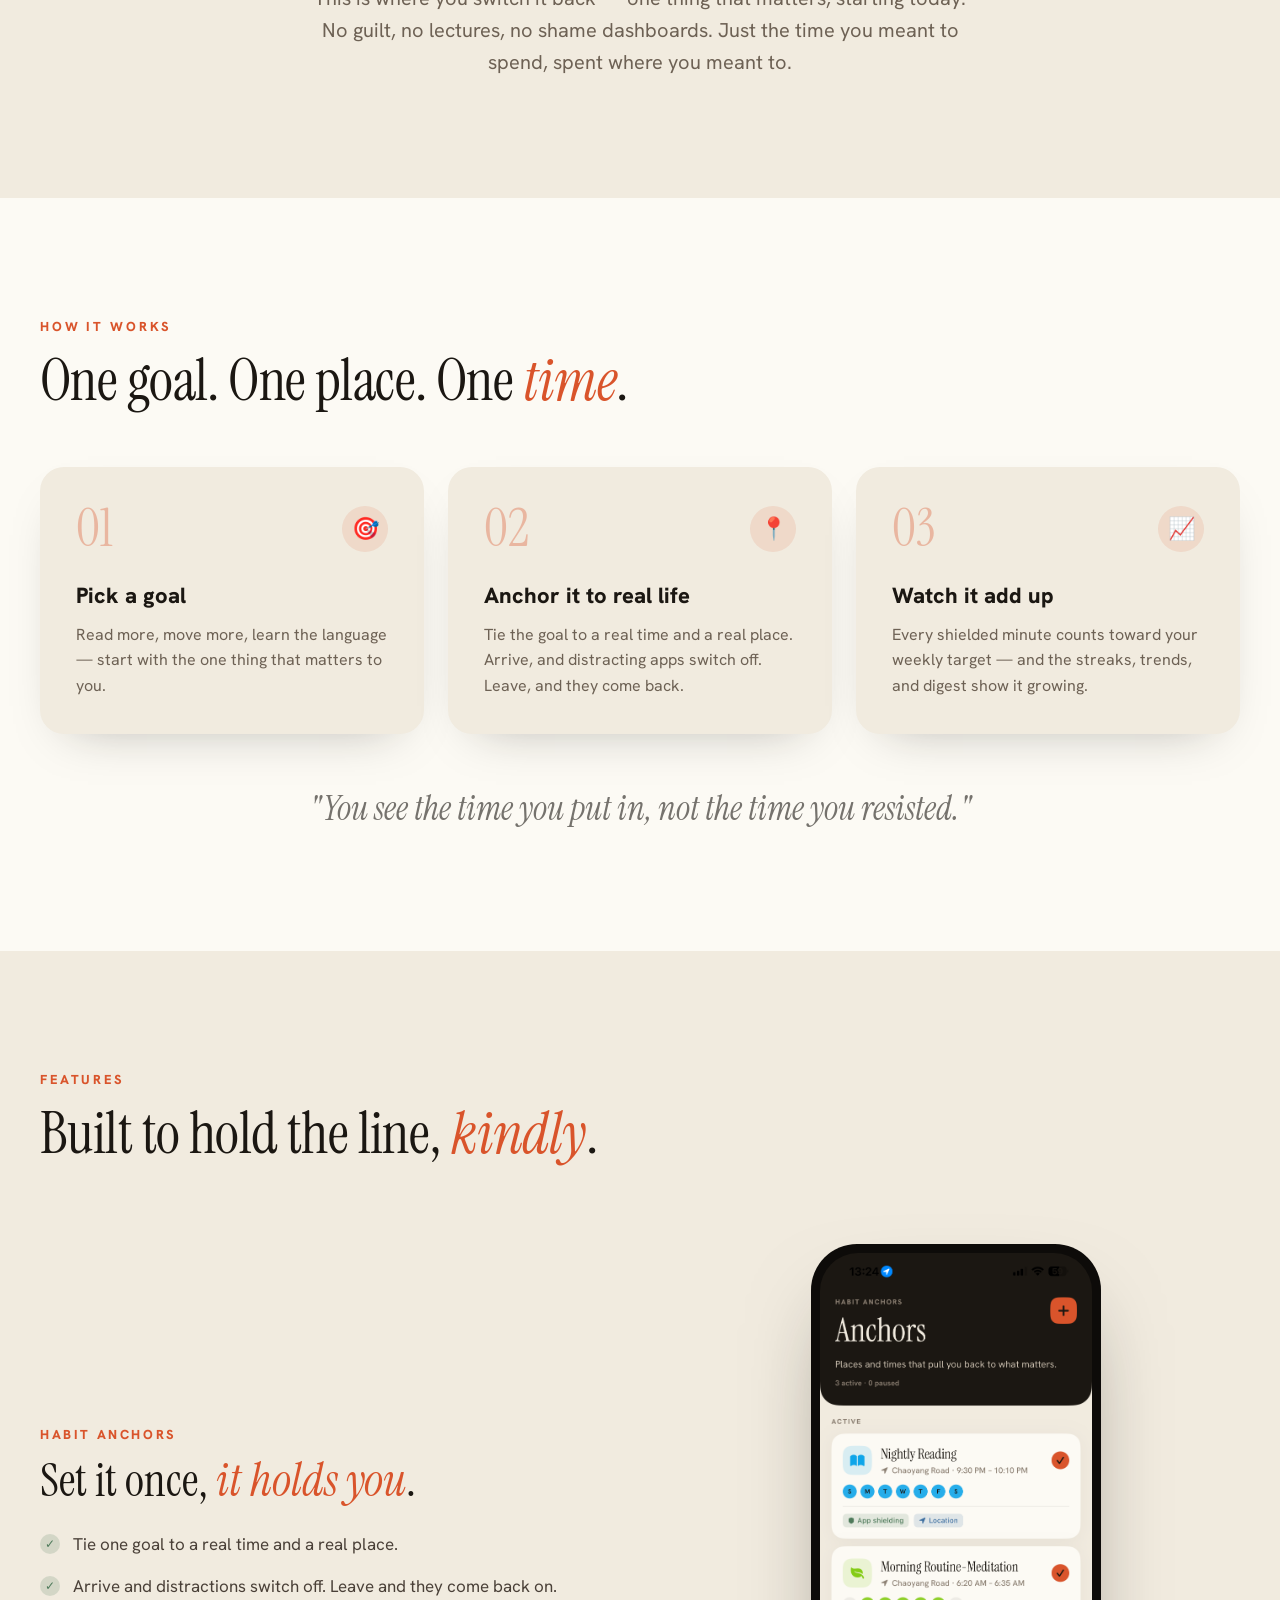
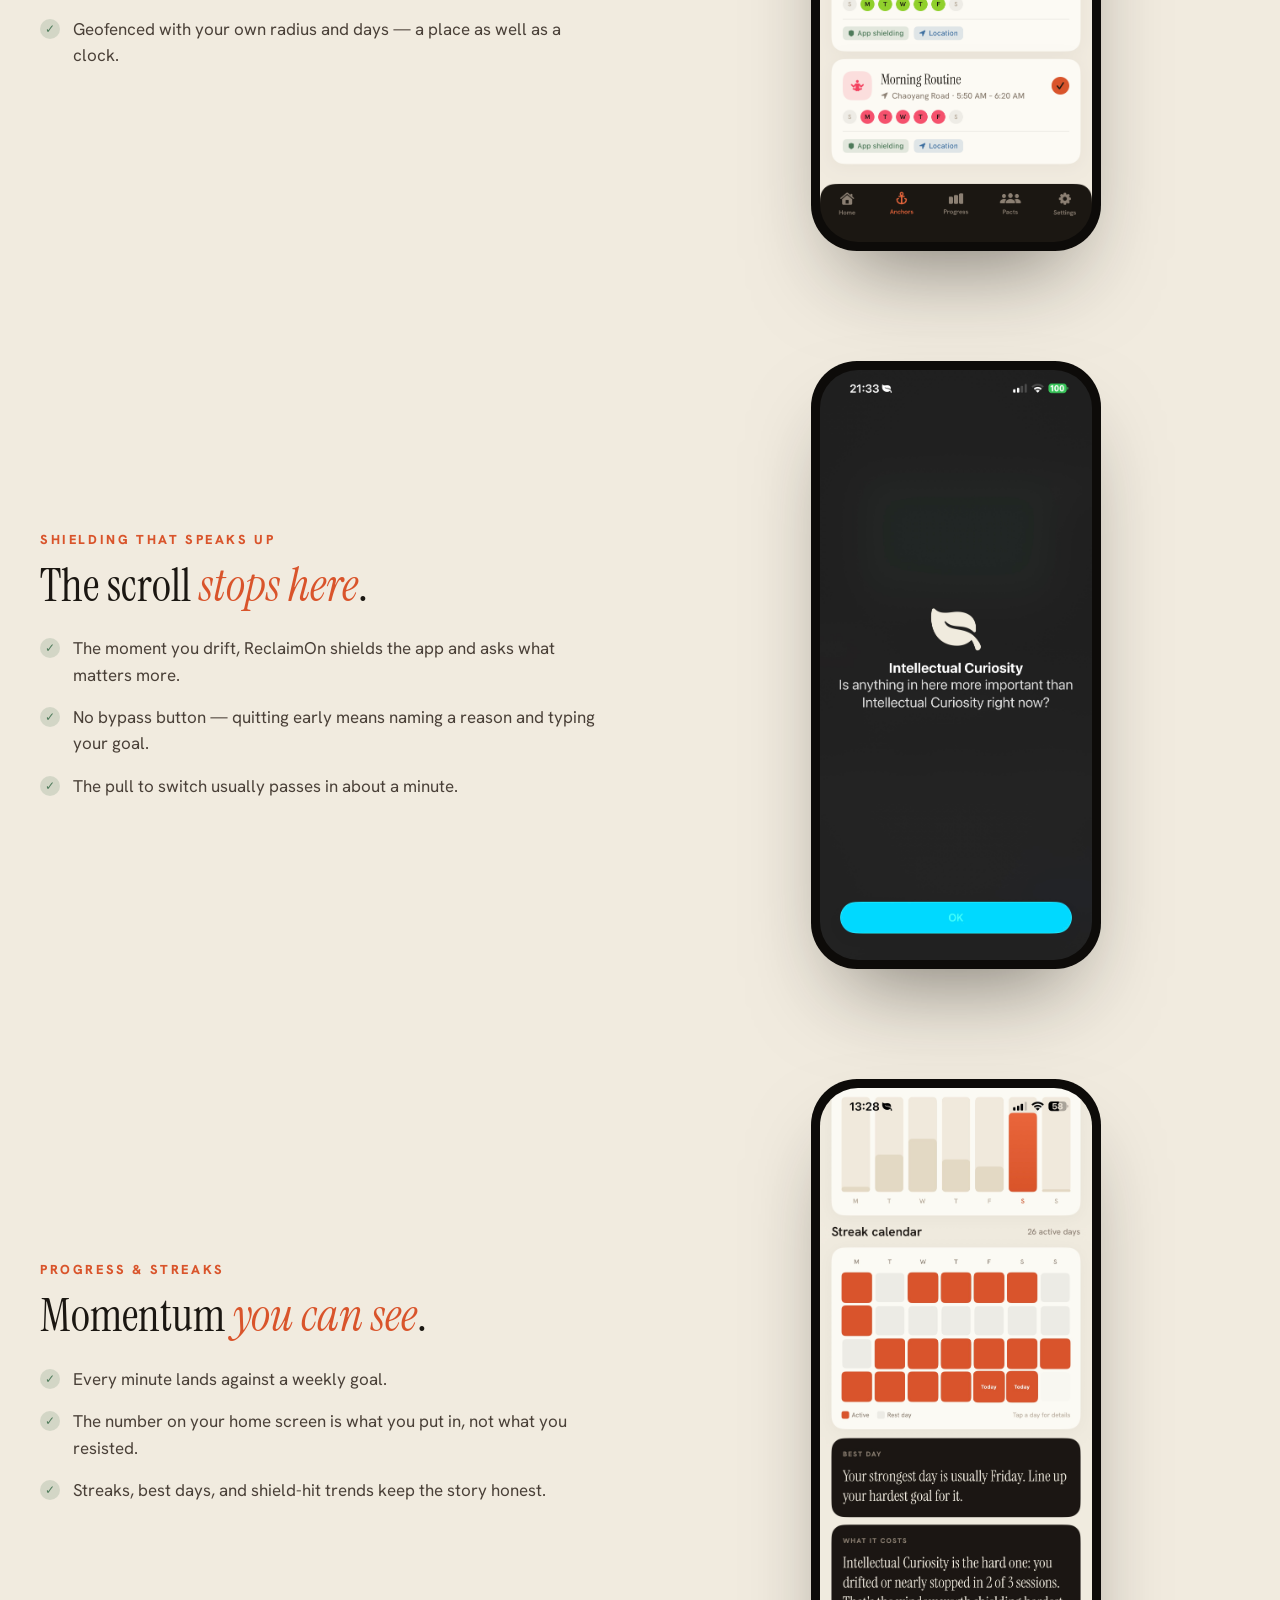
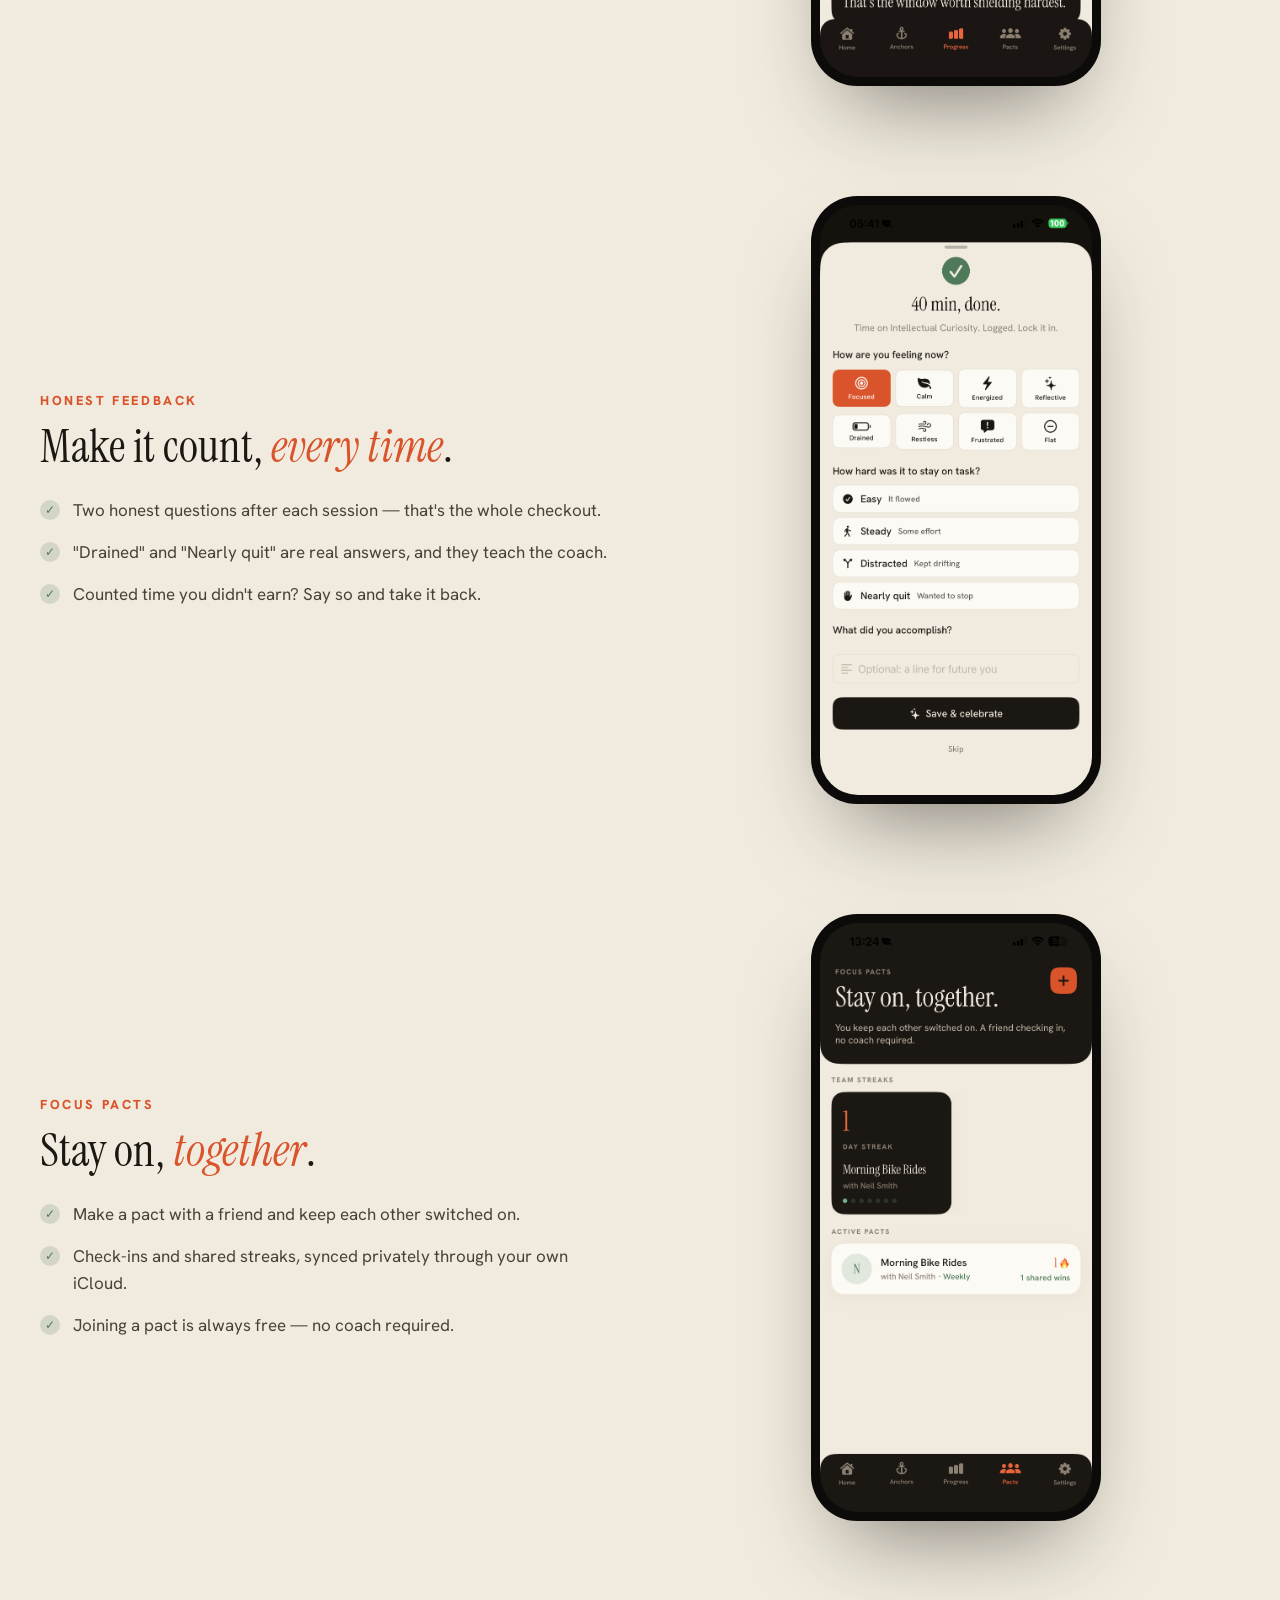
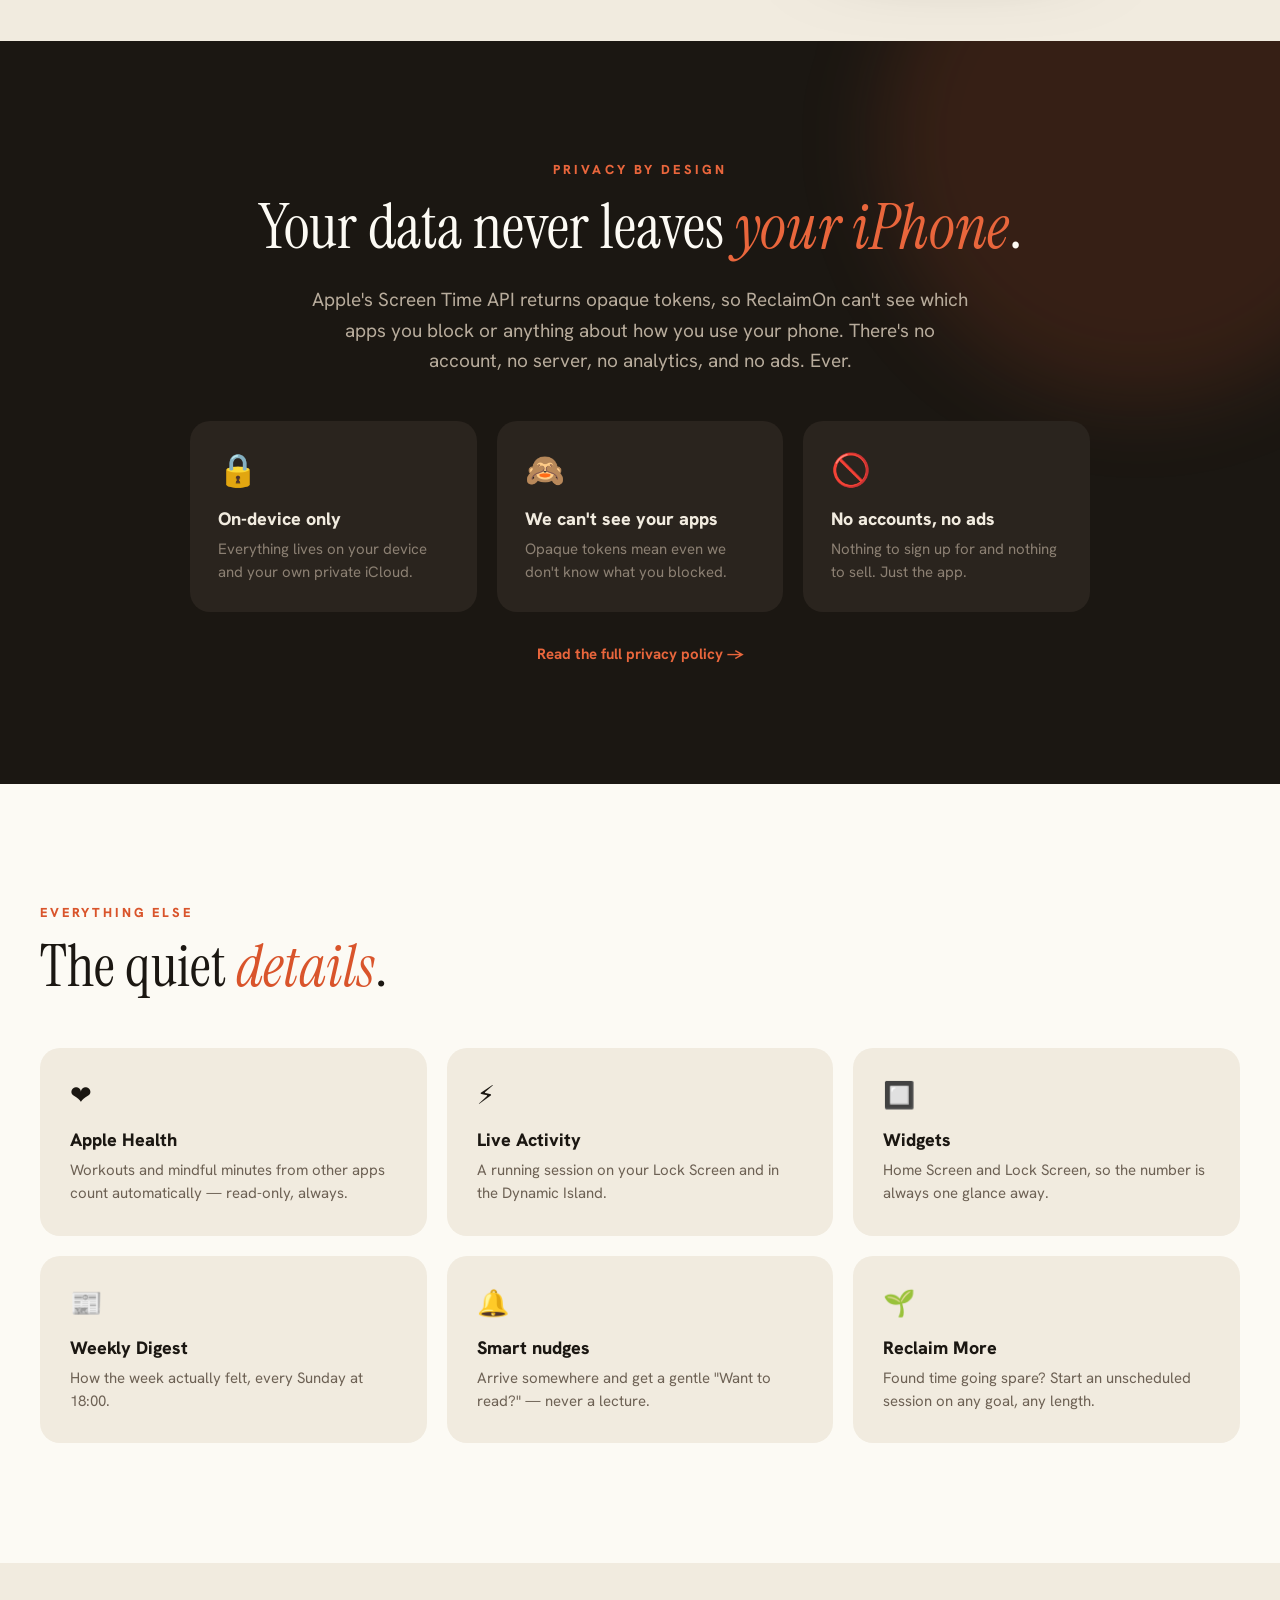
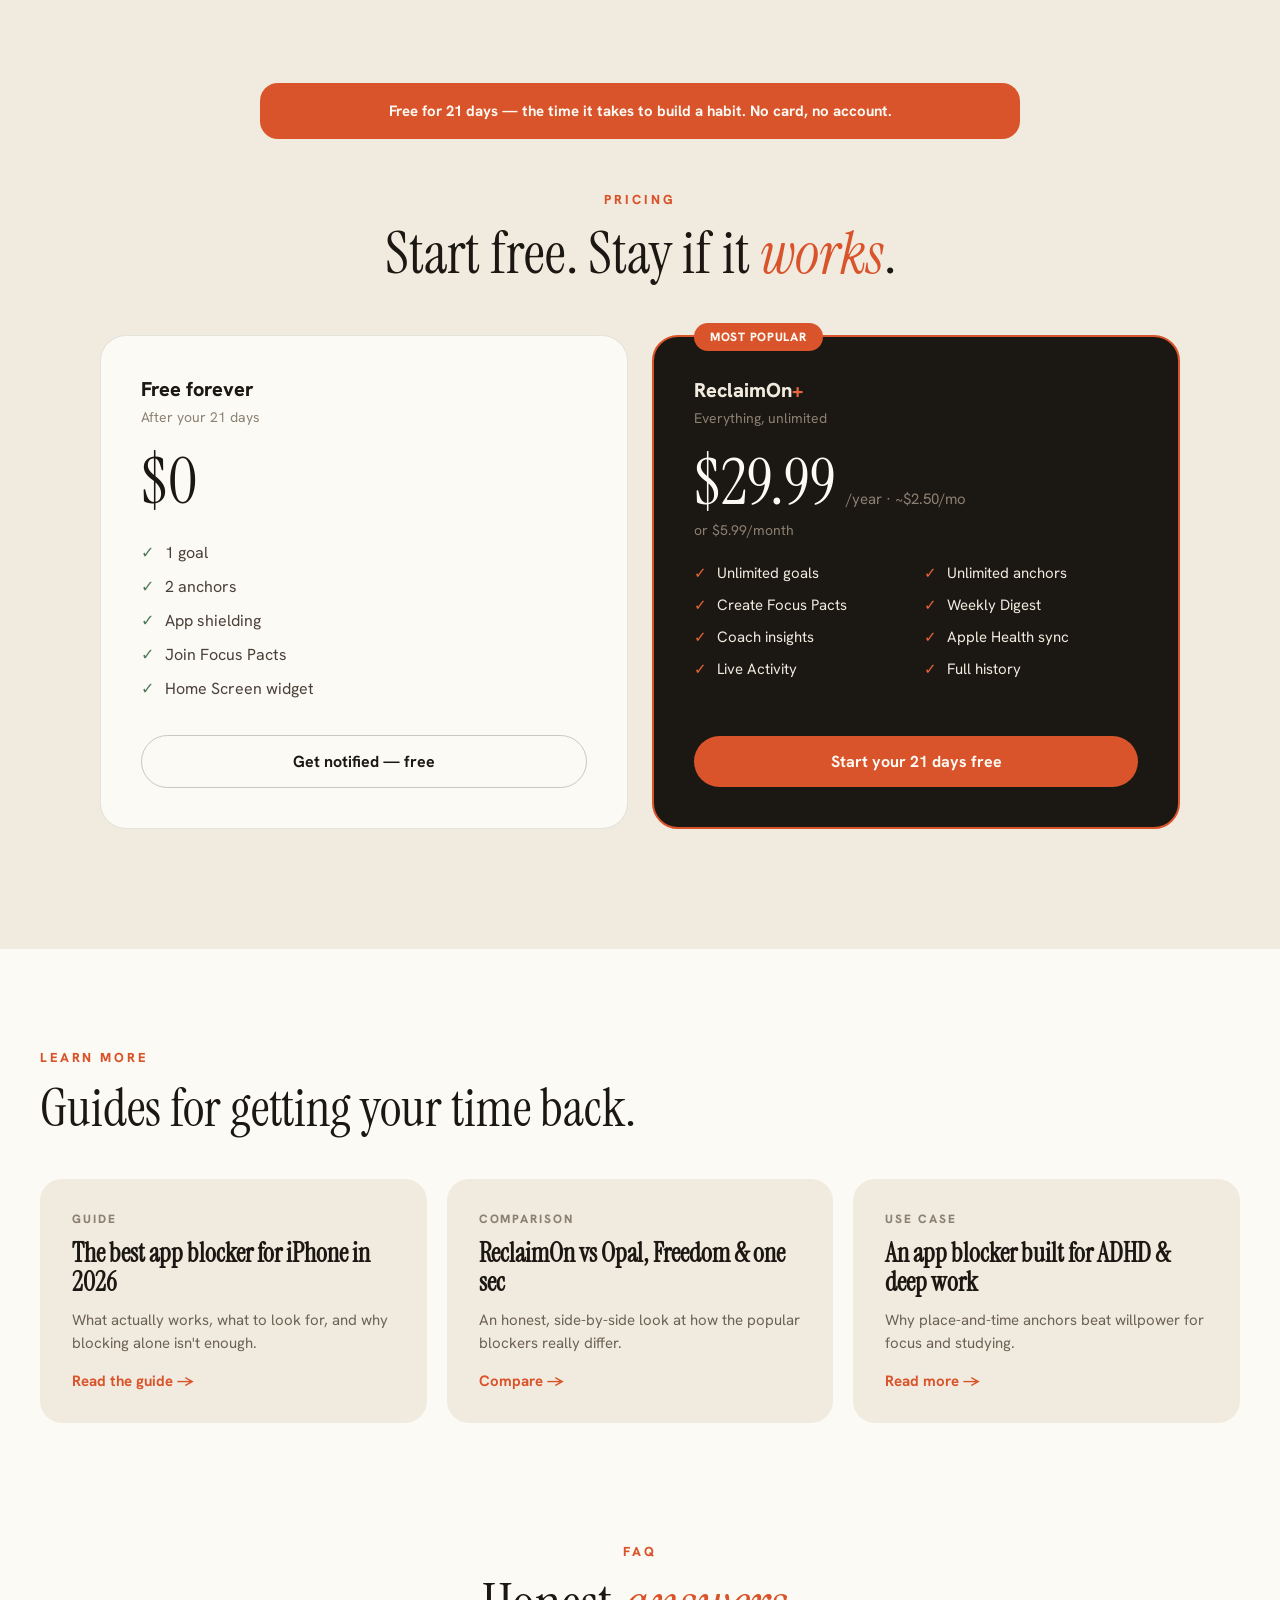
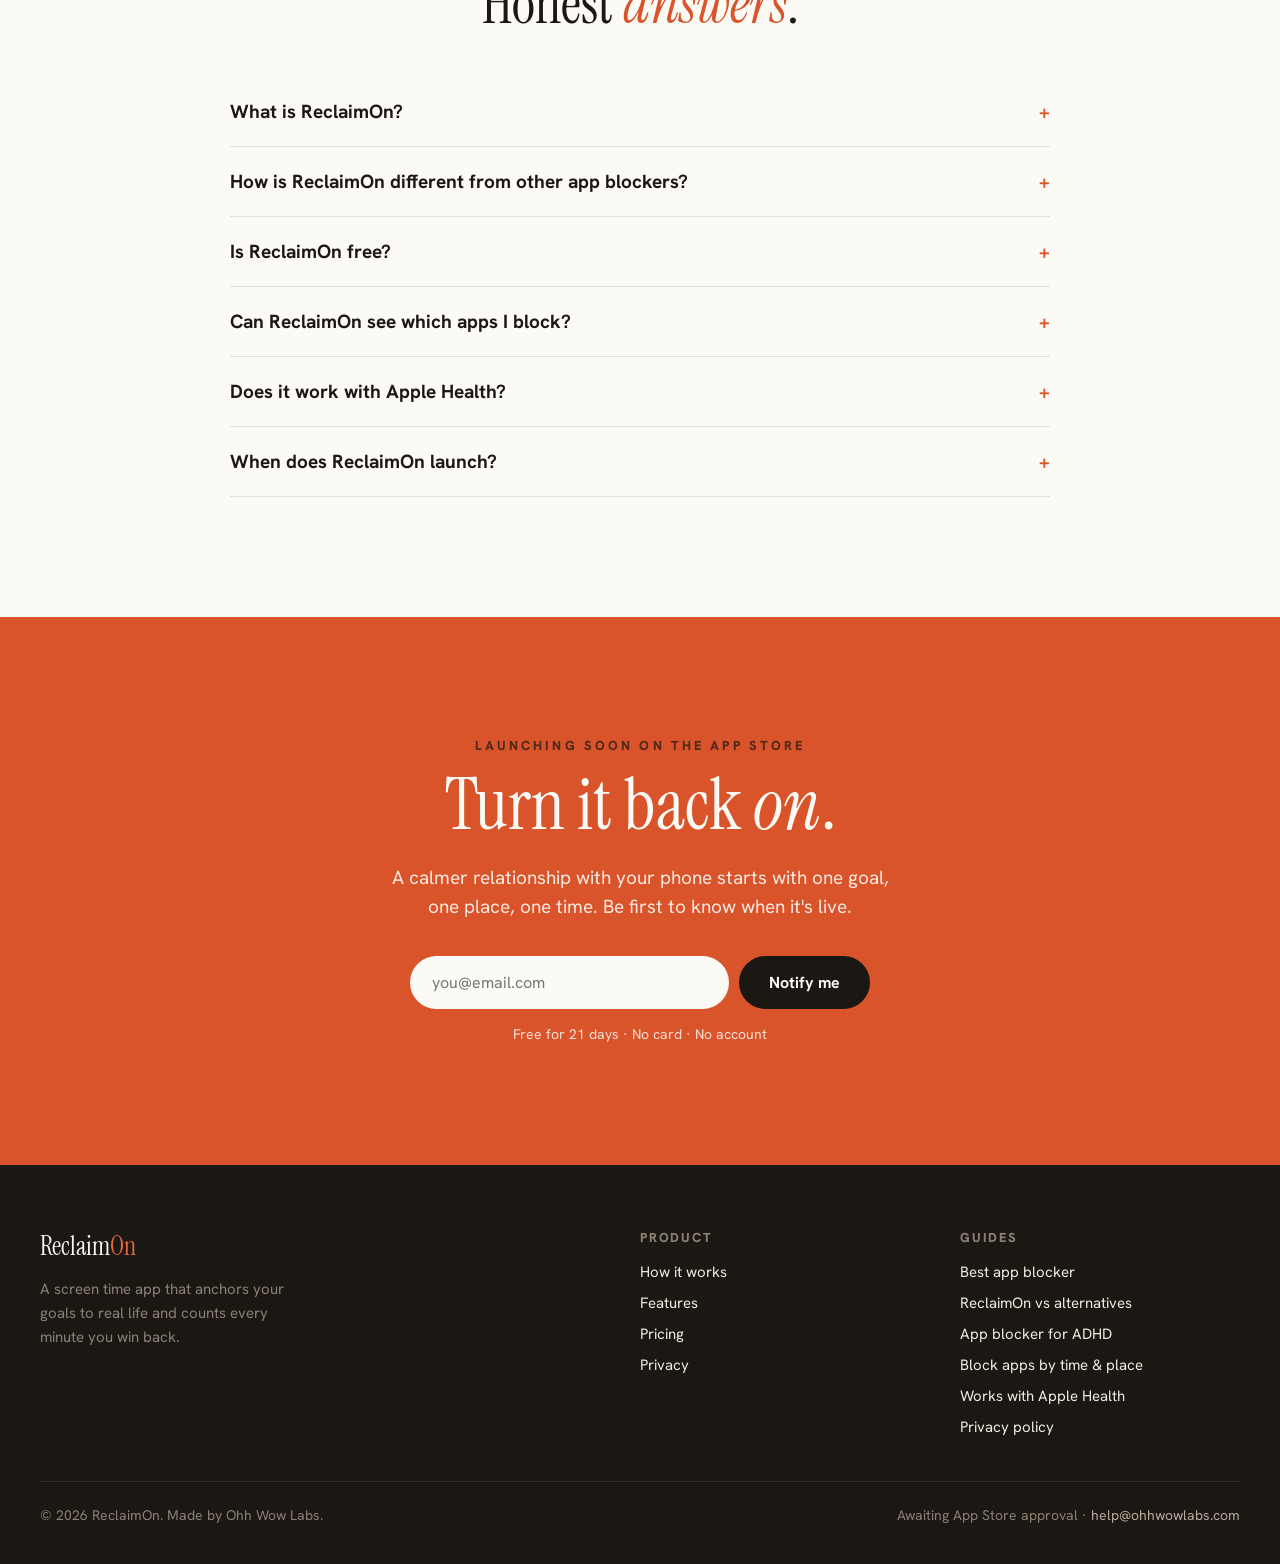
==== commit 4f0d5bb5: "Add 'Screen time app that works with Apple Health' article + internal links" ====
--- a/index.html
+++ b/index.html
@@ -430,6 +430,7 @@
         <a href="reclaimon-vs-opal-freedom" style="font-size:15px; color:#F1EBDF;">ReclaimOn vs alternatives</a>
         <a href="app-blocker-for-adhd" style="font-size:15px; color:#F1EBDF;">App blocker for ADHD</a>
         <a href="how-to-block-apps-iphone-time-place" style="font-size:15px; color:#F1EBDF;">Block apps by time &amp; place</a>
+        <a href="screen-time-app-apple-health" style="font-size:15px; color:#F1EBDF;">Works with Apple Health</a>
         <a href="privacy" style="font-size:15px; color:#F1EBDF;">Privacy policy</a>
       </div>
     </div>
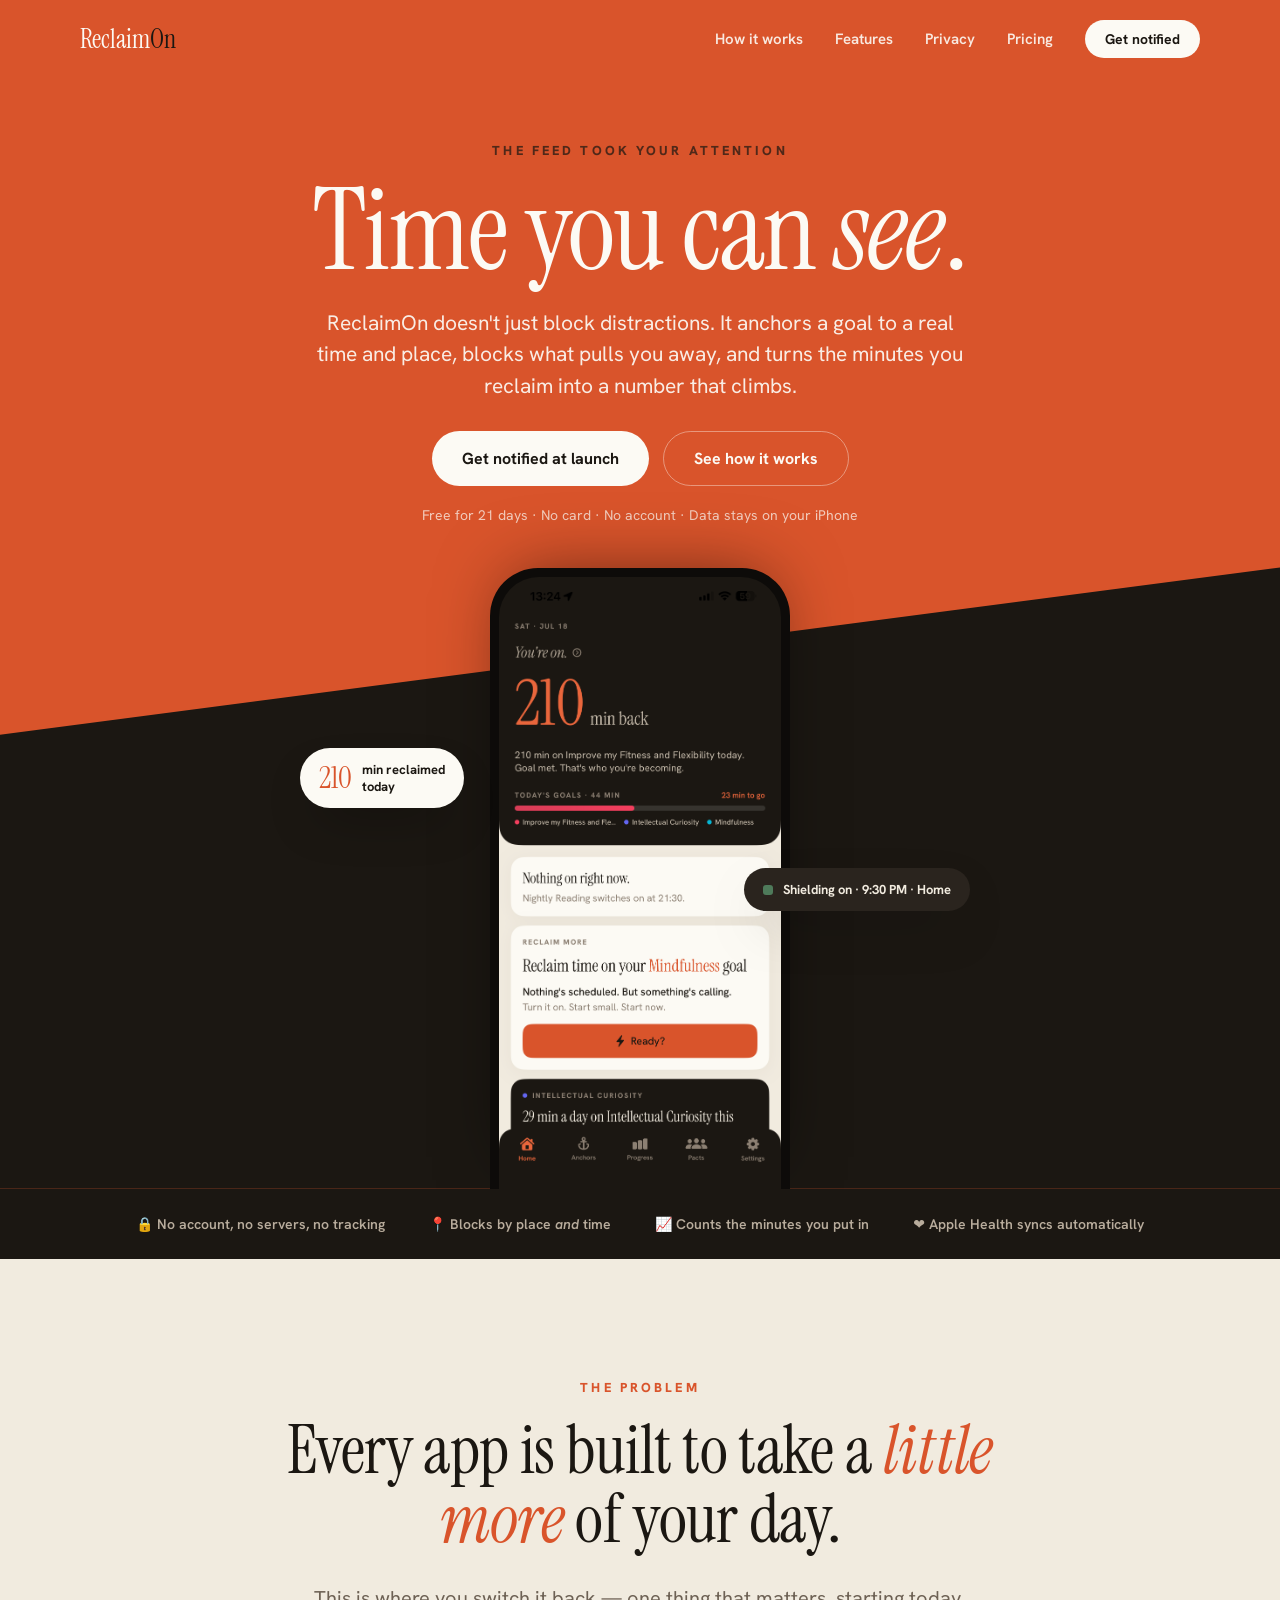
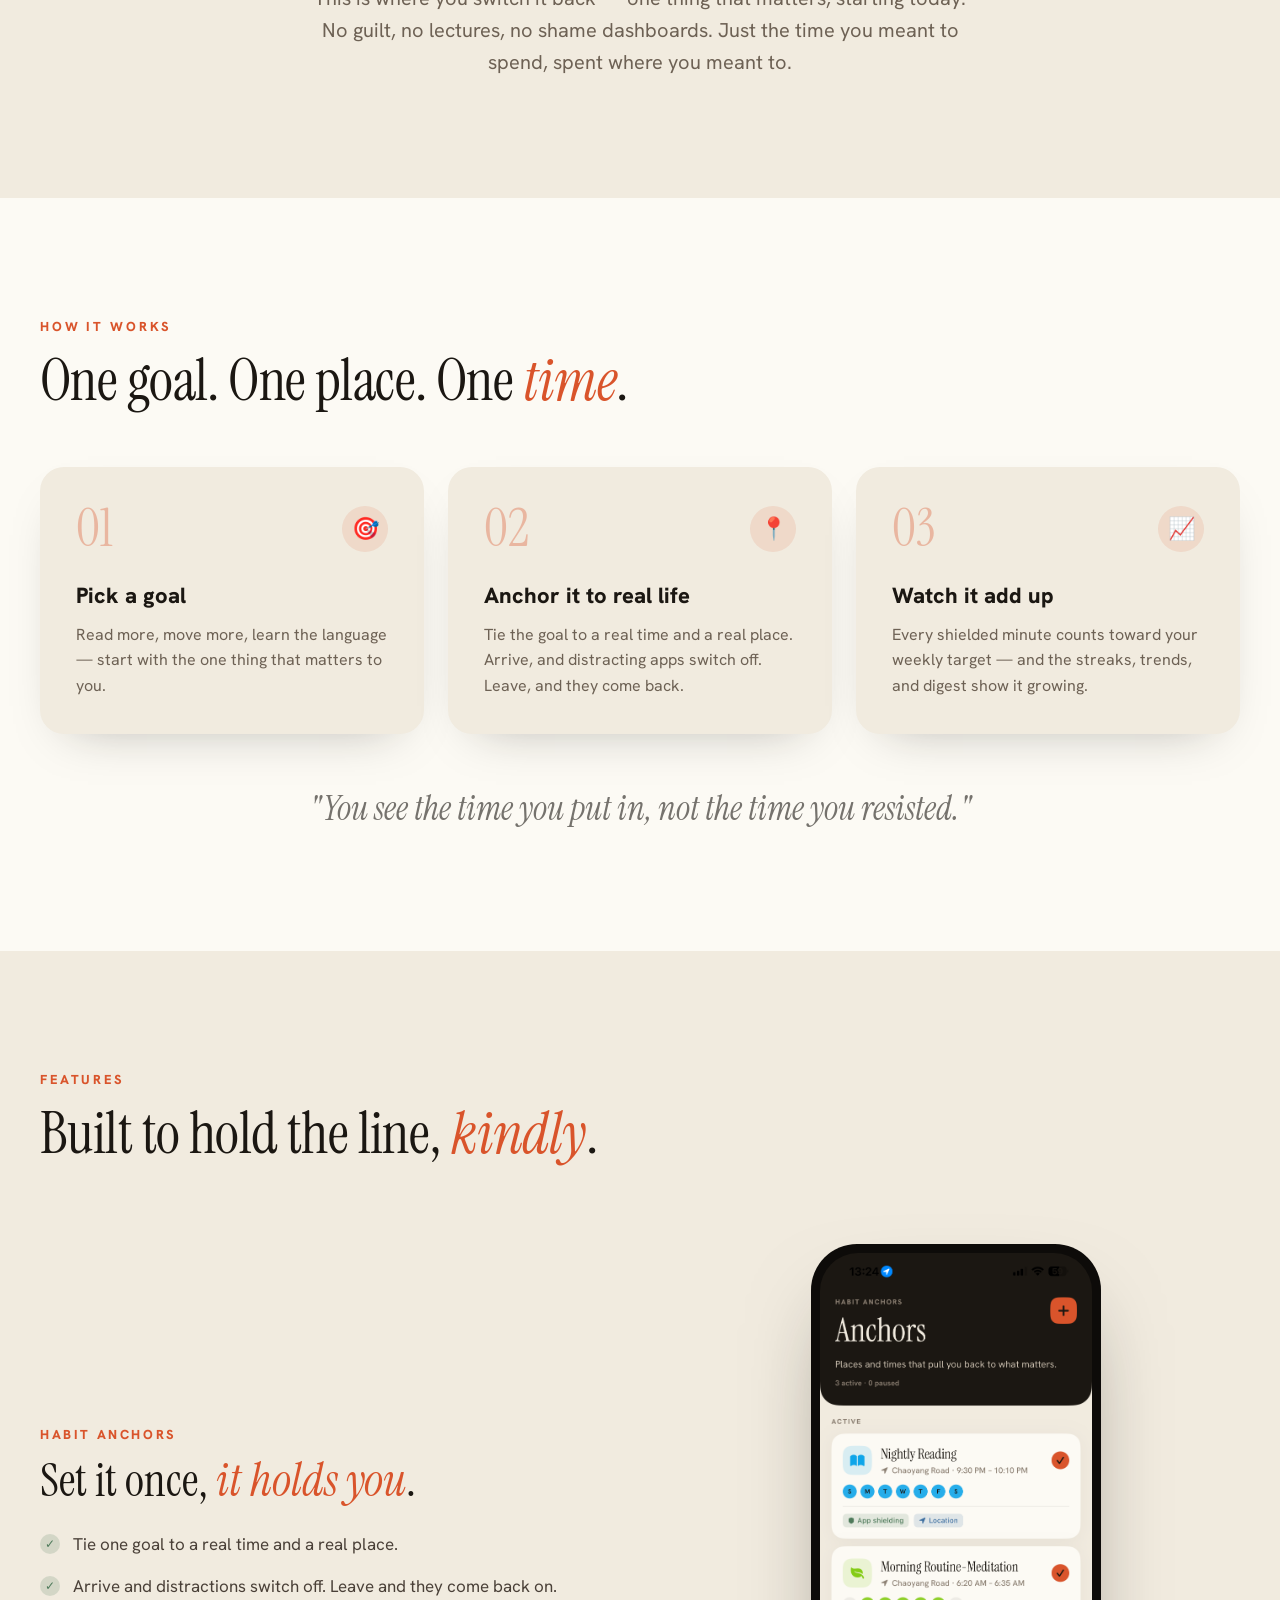
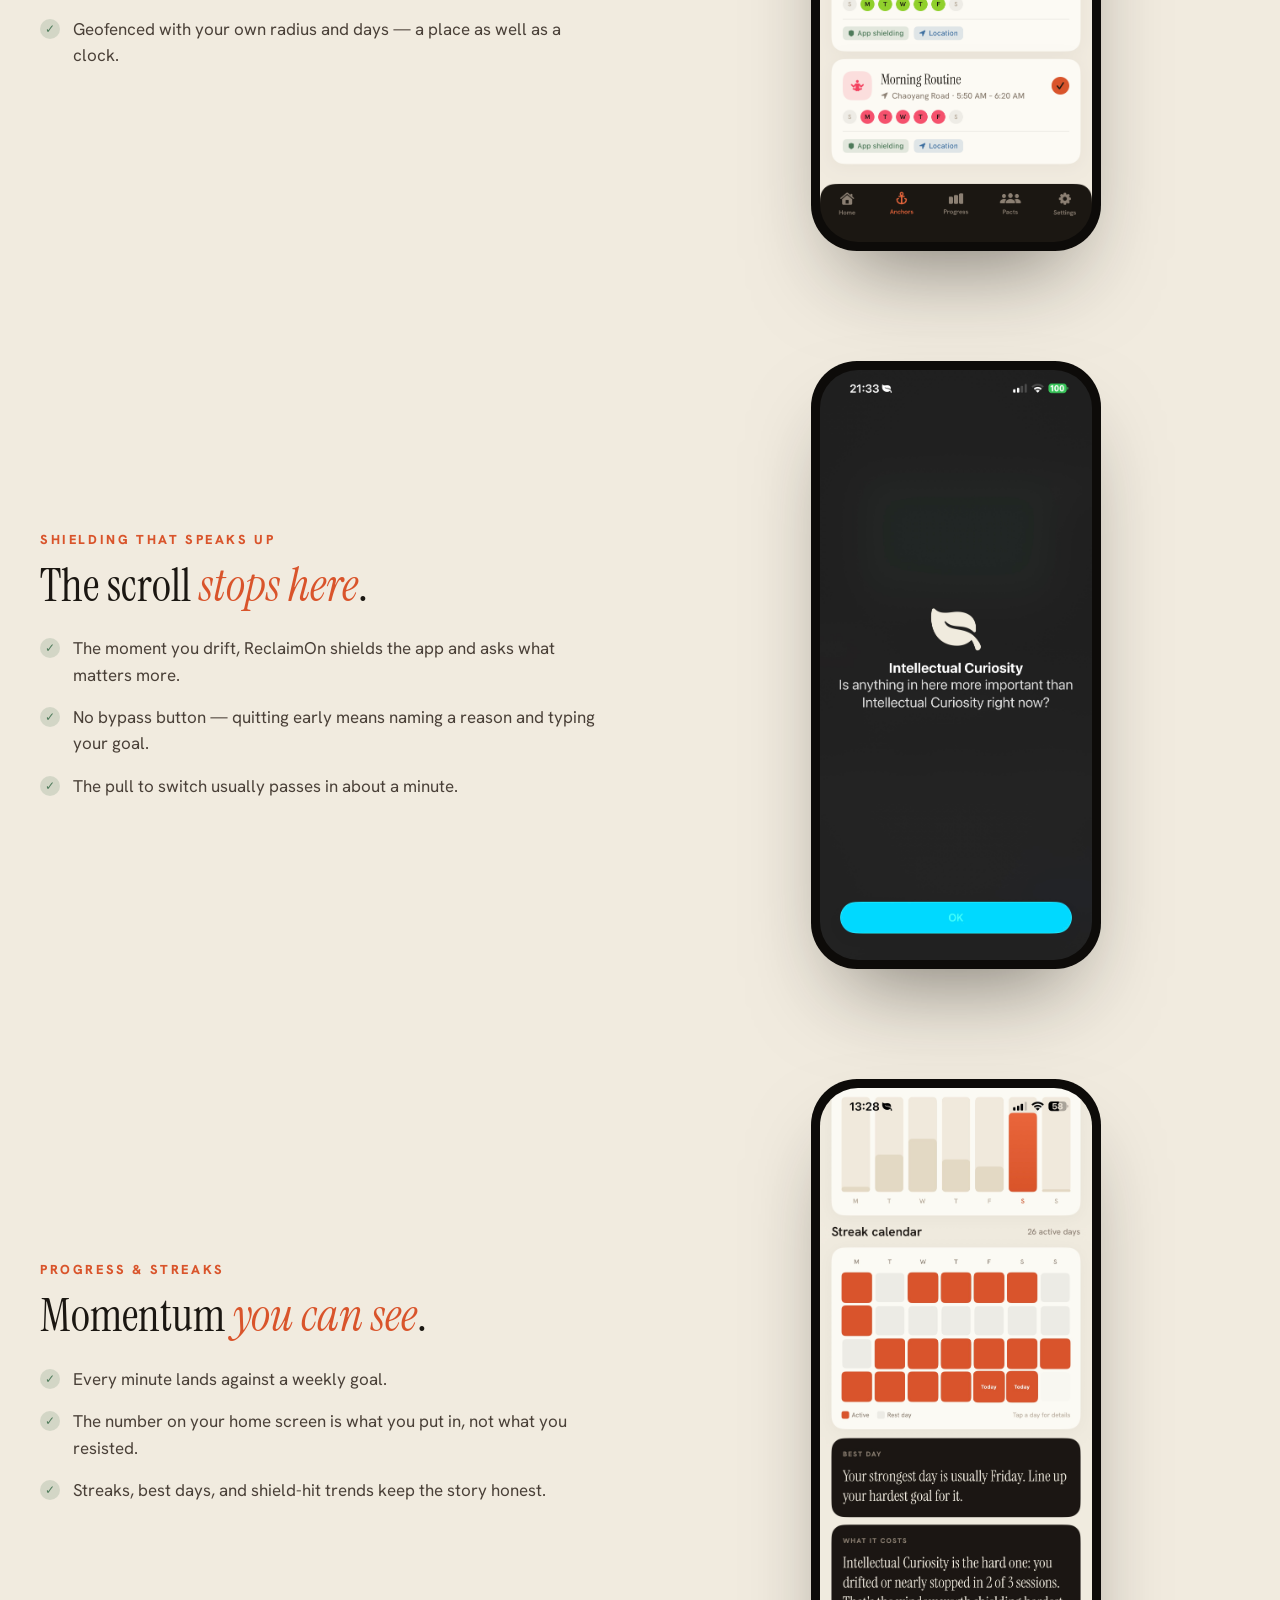
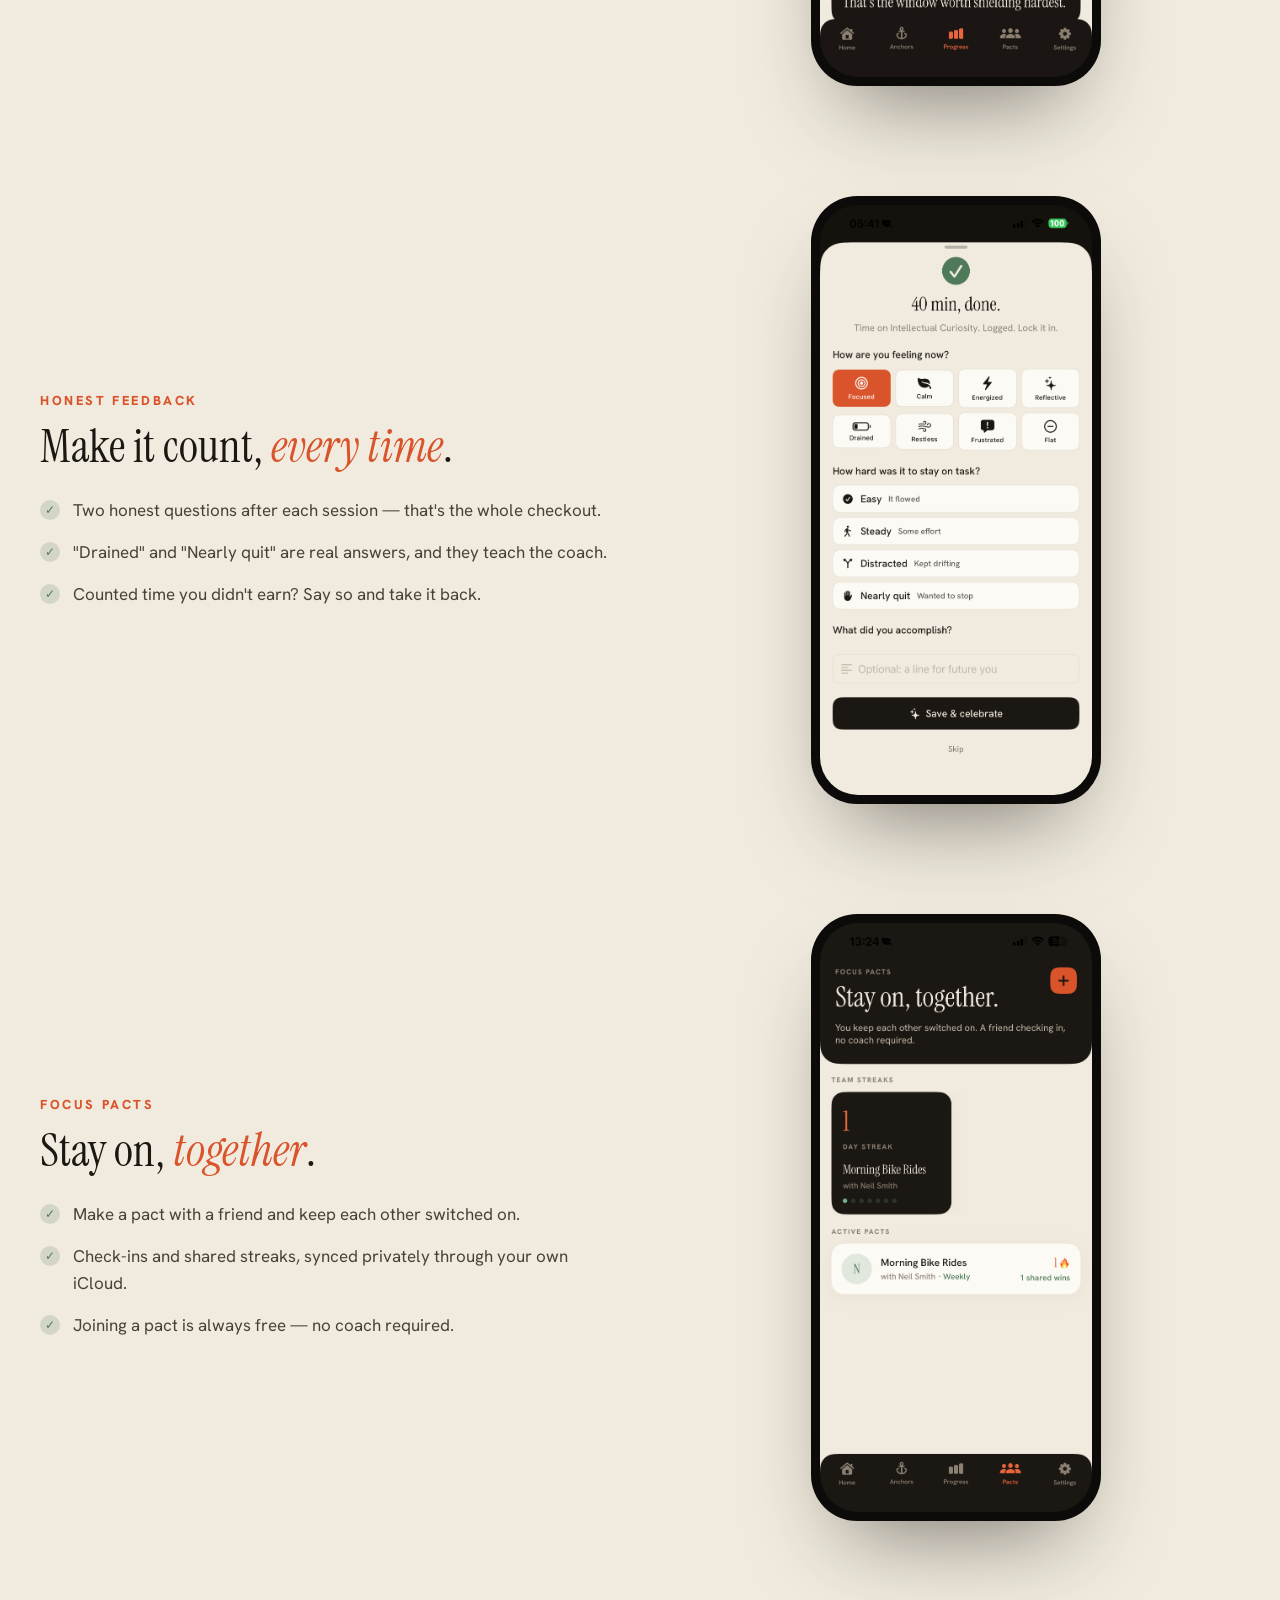
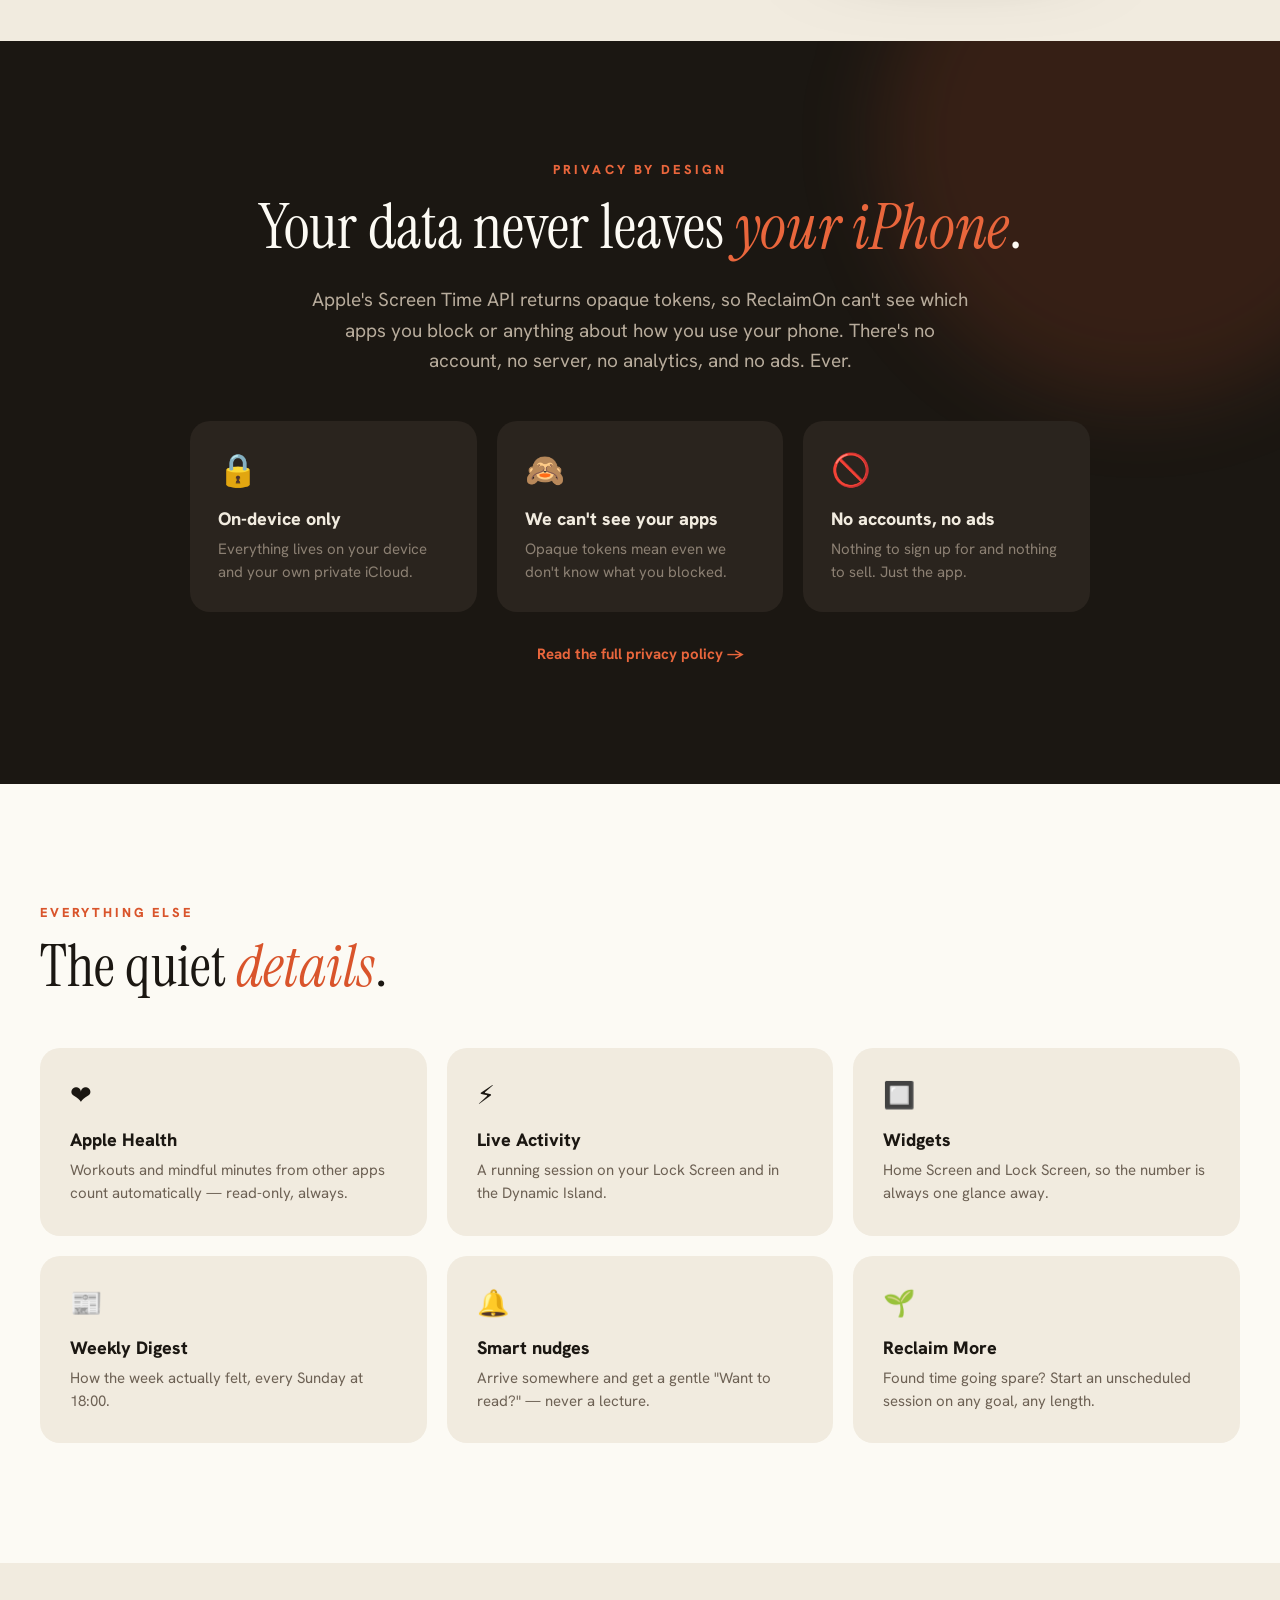
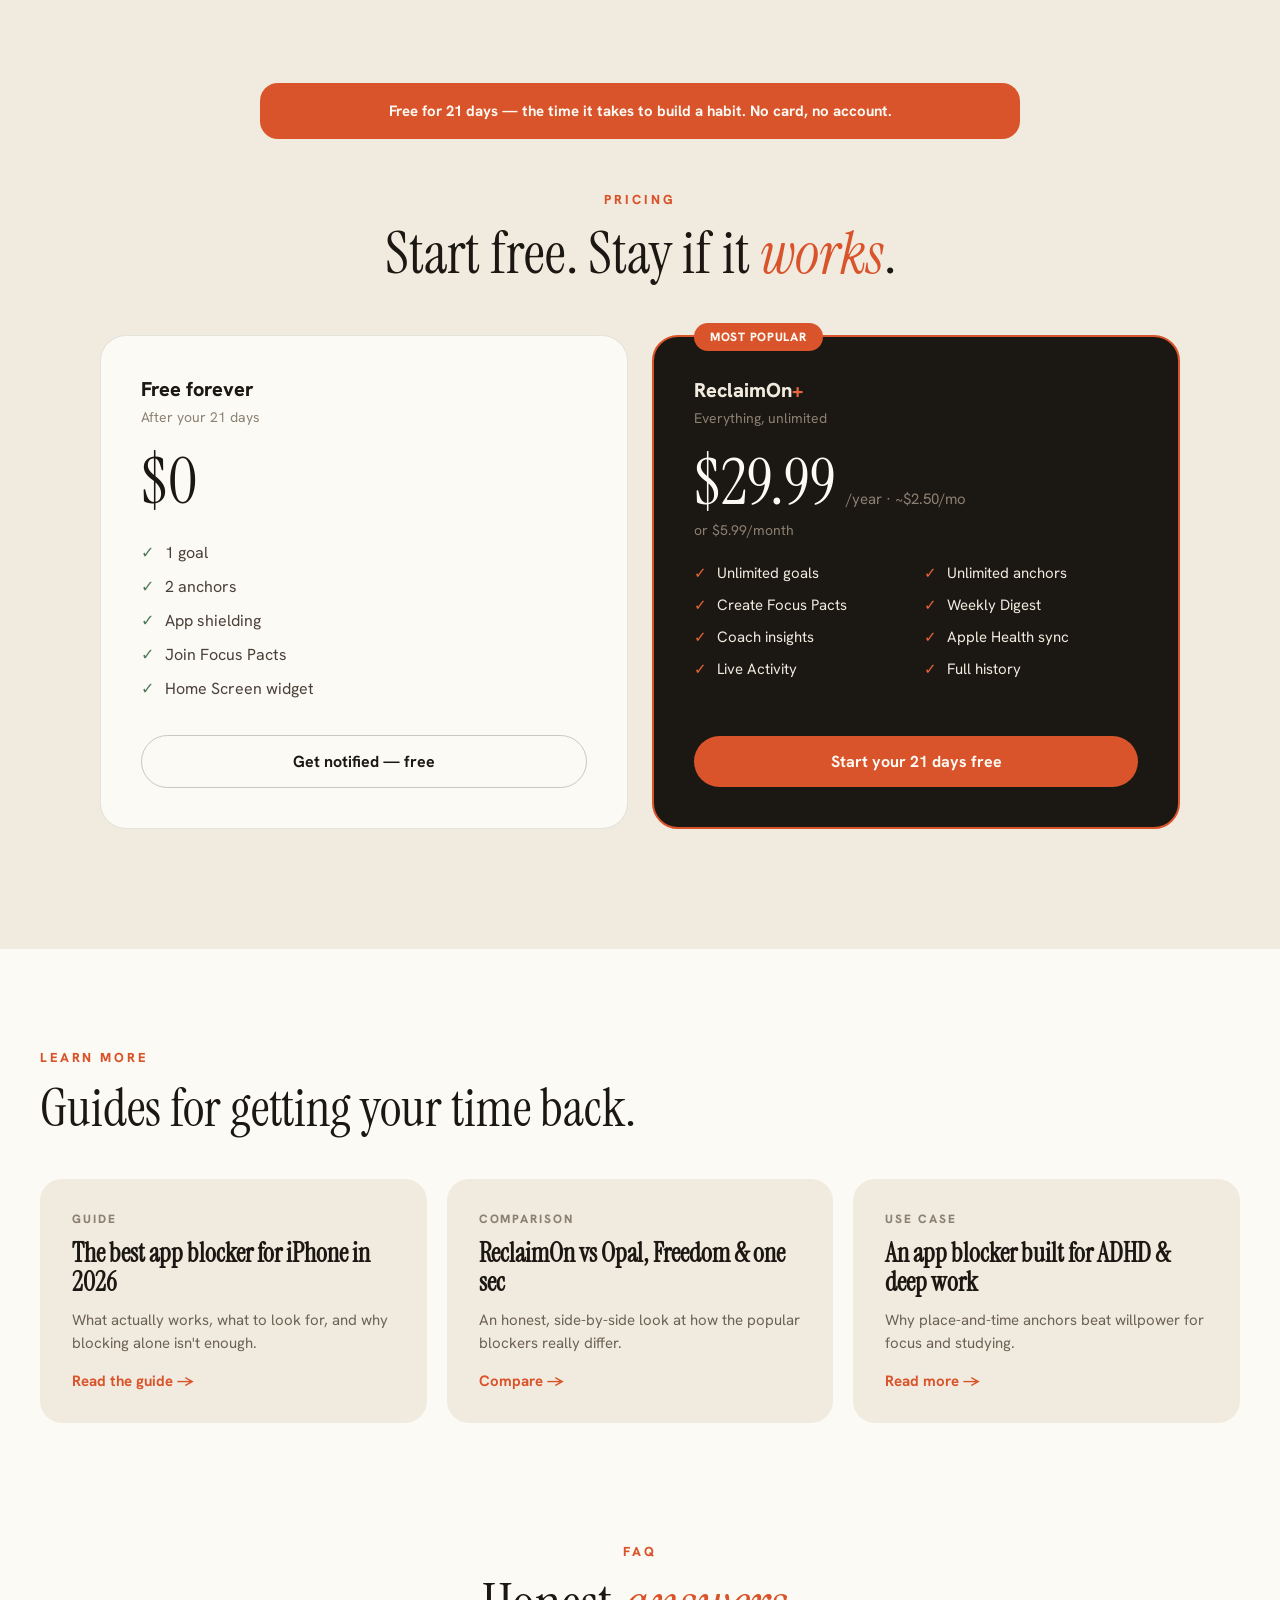
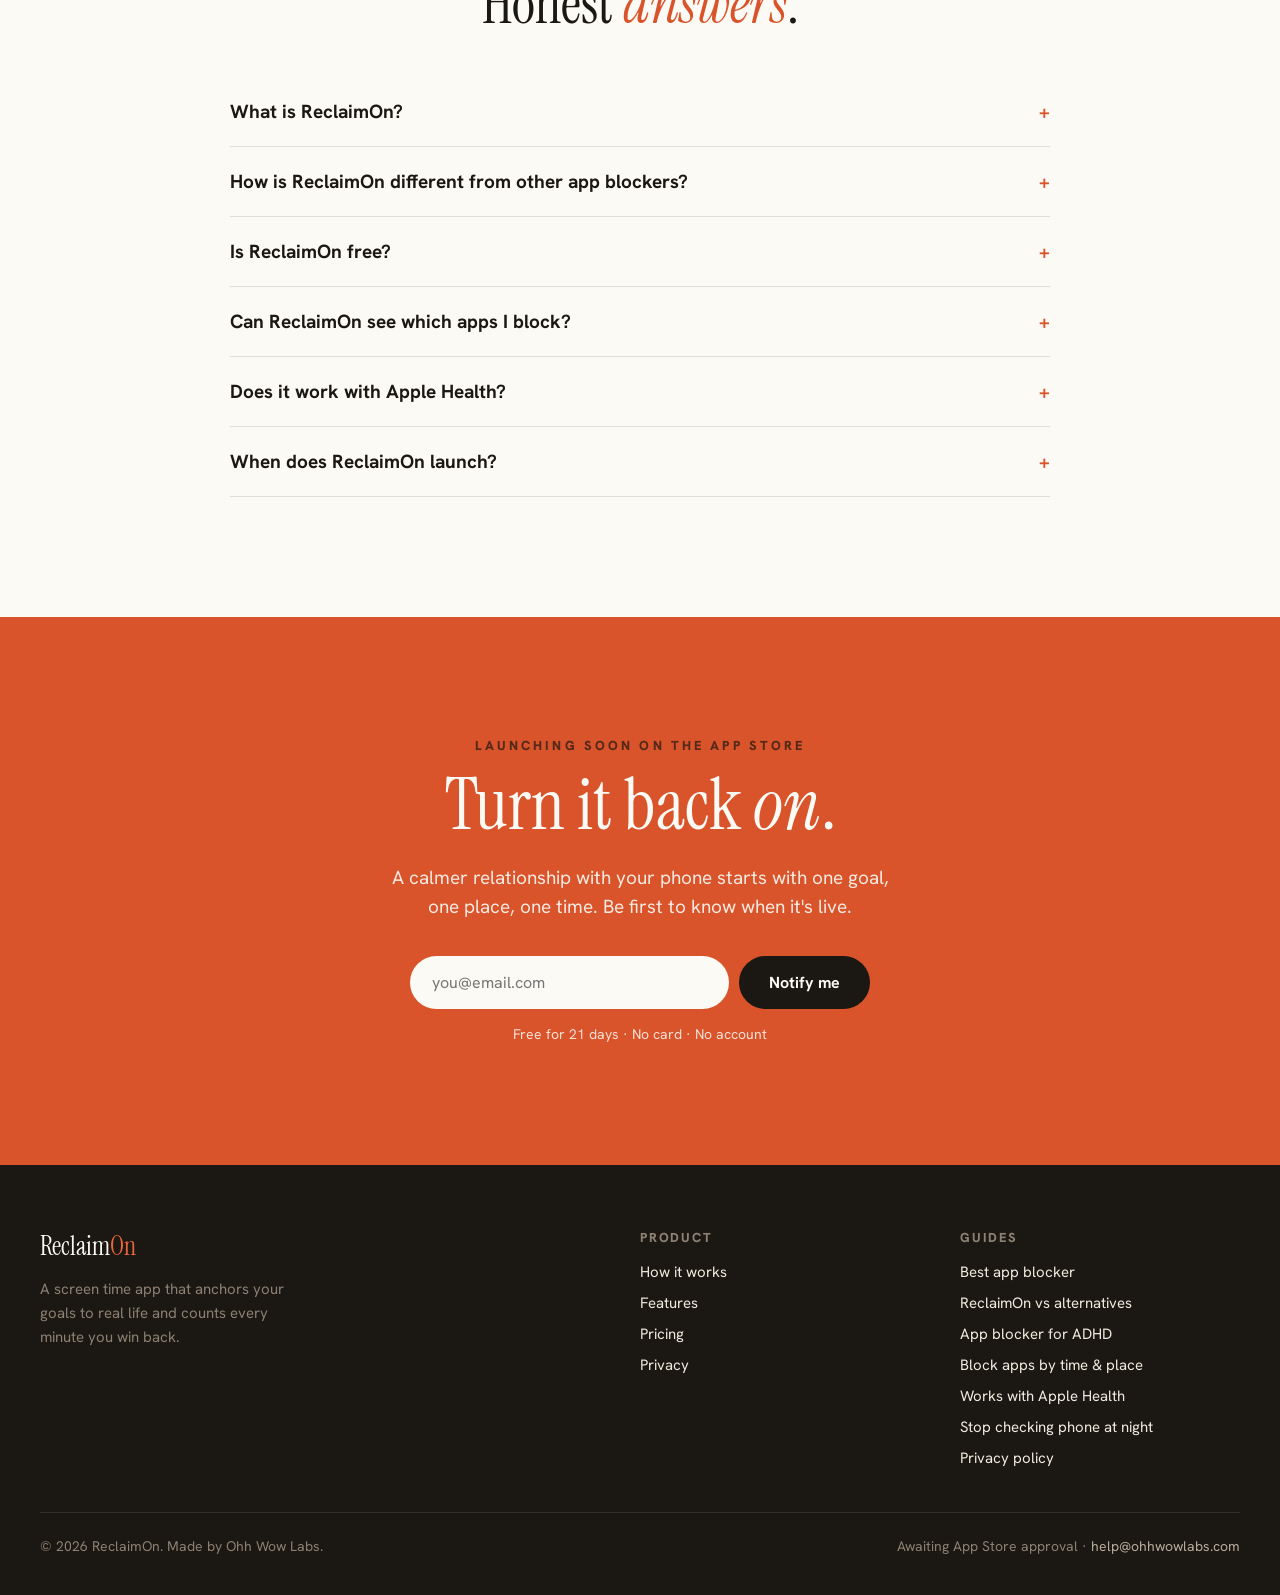
==== commit e6a88669: "Add How to Stop Checking Your Phone at Night article + internal links" ====
--- a/index.html
+++ b/index.html
@@ -431,6 +431,7 @@
         <a href="app-blocker-for-adhd" style="font-size:15px; color:#F1EBDF;">App blocker for ADHD</a>
         <a href="how-to-block-apps-iphone-time-place" style="font-size:15px; color:#F1EBDF;">Block apps by time &amp; place</a>
         <a href="screen-time-app-apple-health" style="font-size:15px; color:#F1EBDF;">Works with Apple Health</a>
+        <a href="how-to-stop-checking-phone-at-night" style="font-size:15px; color:#F1EBDF;">Stop checking phone at night</a>
         <a href="privacy" style="font-size:15px; color:#F1EBDF;">Privacy policy</a>
       </div>
     </div>
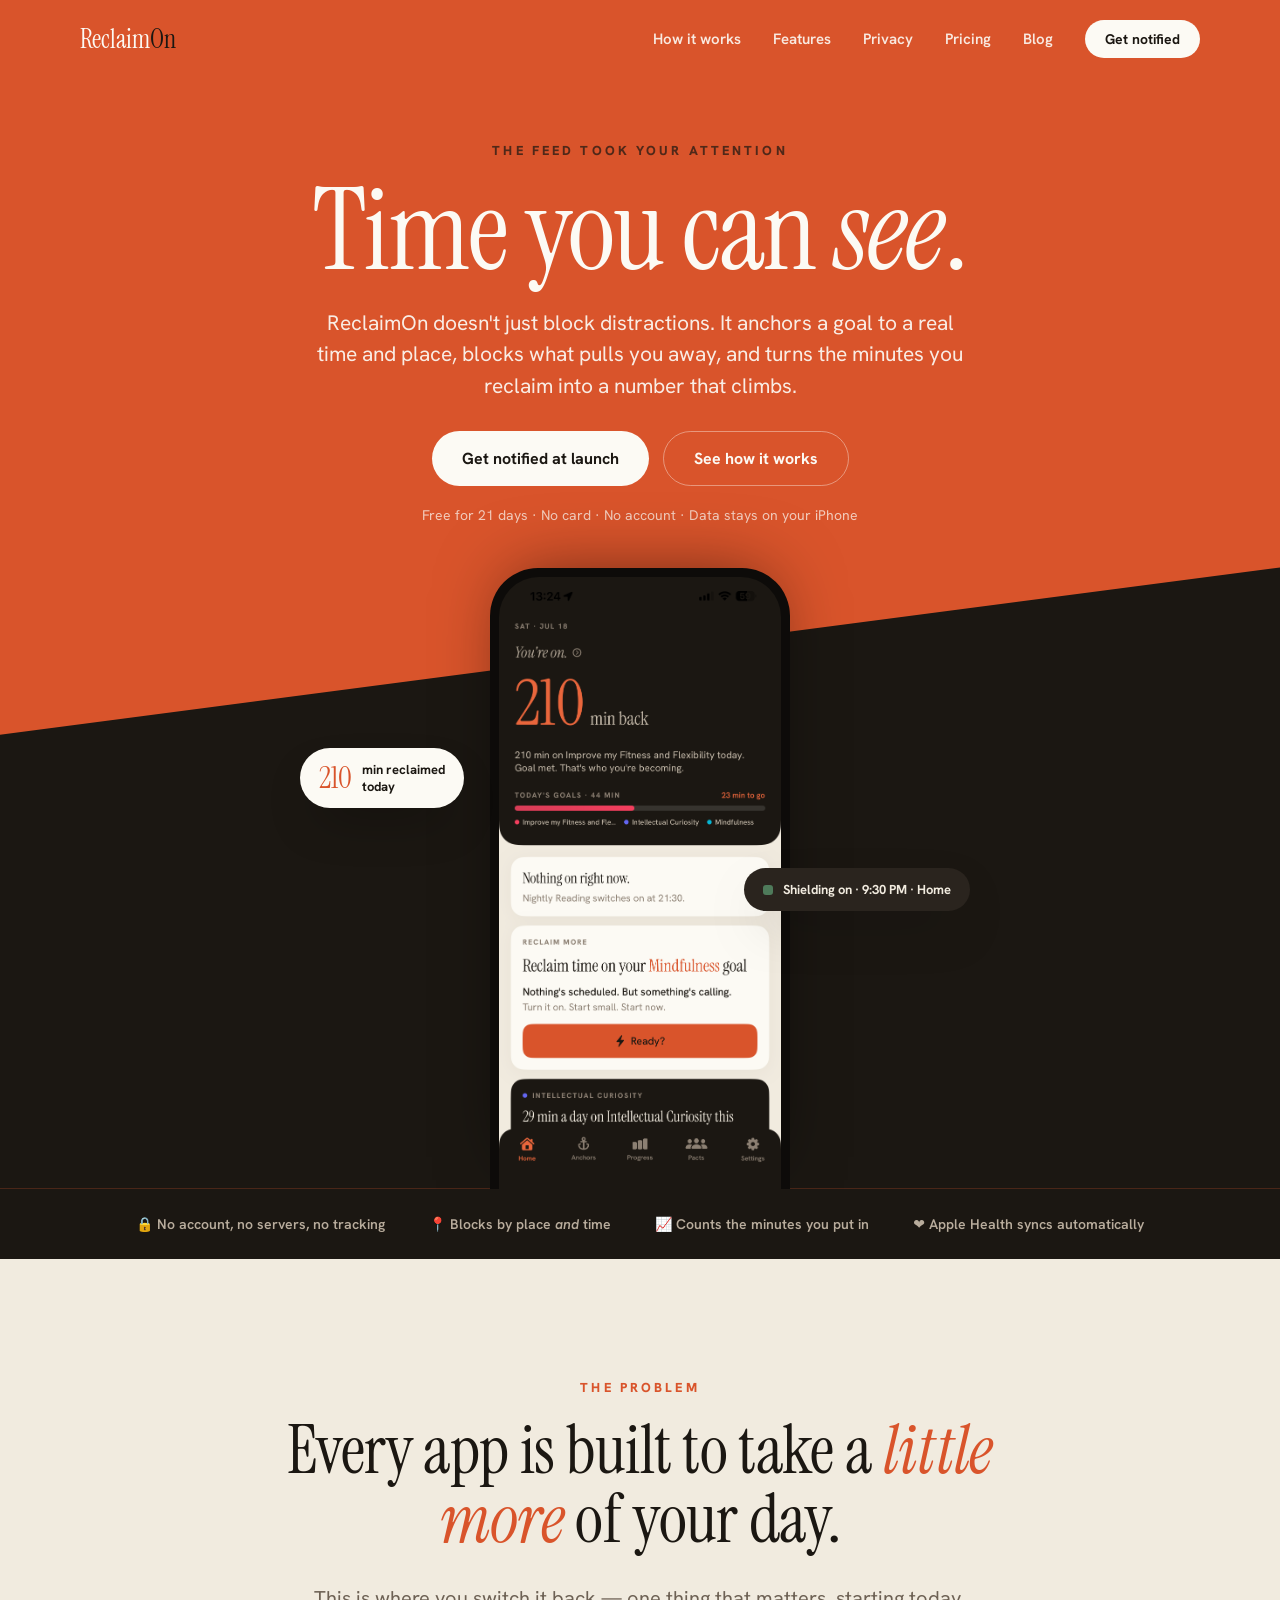
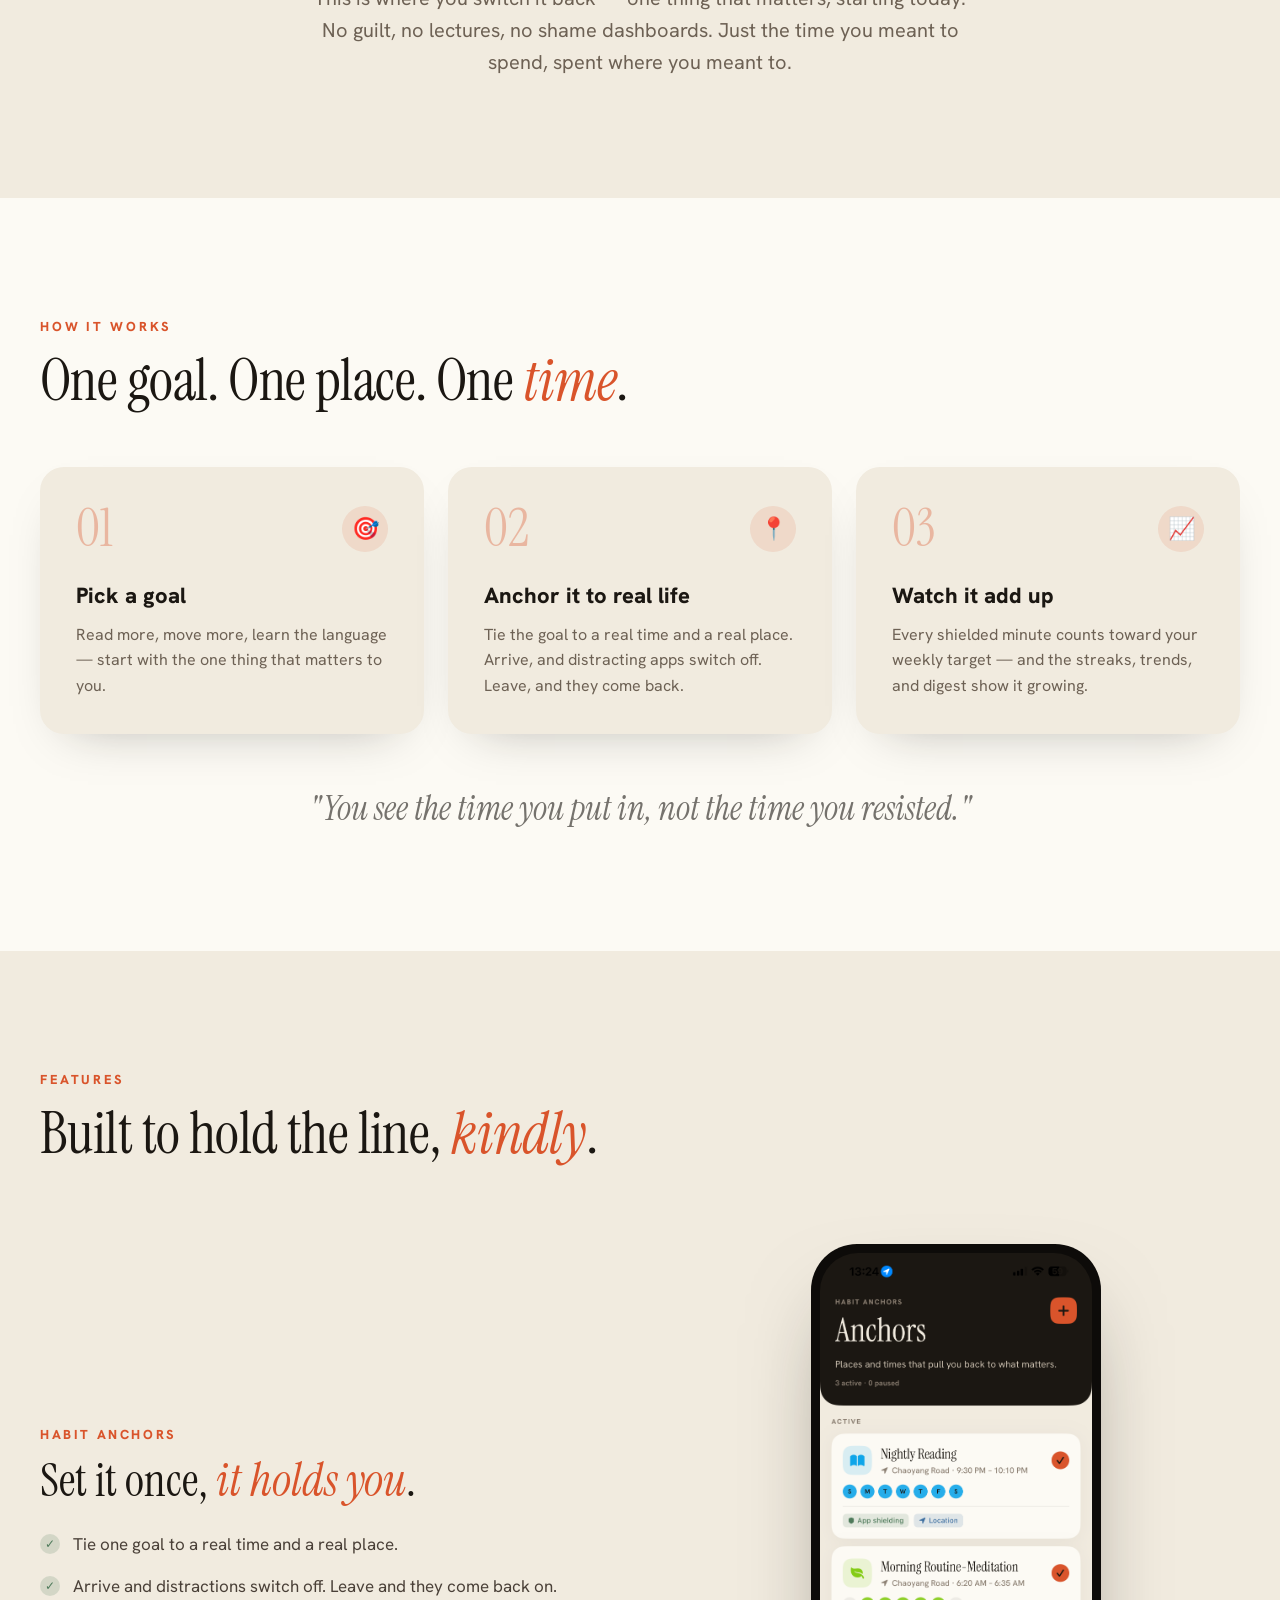
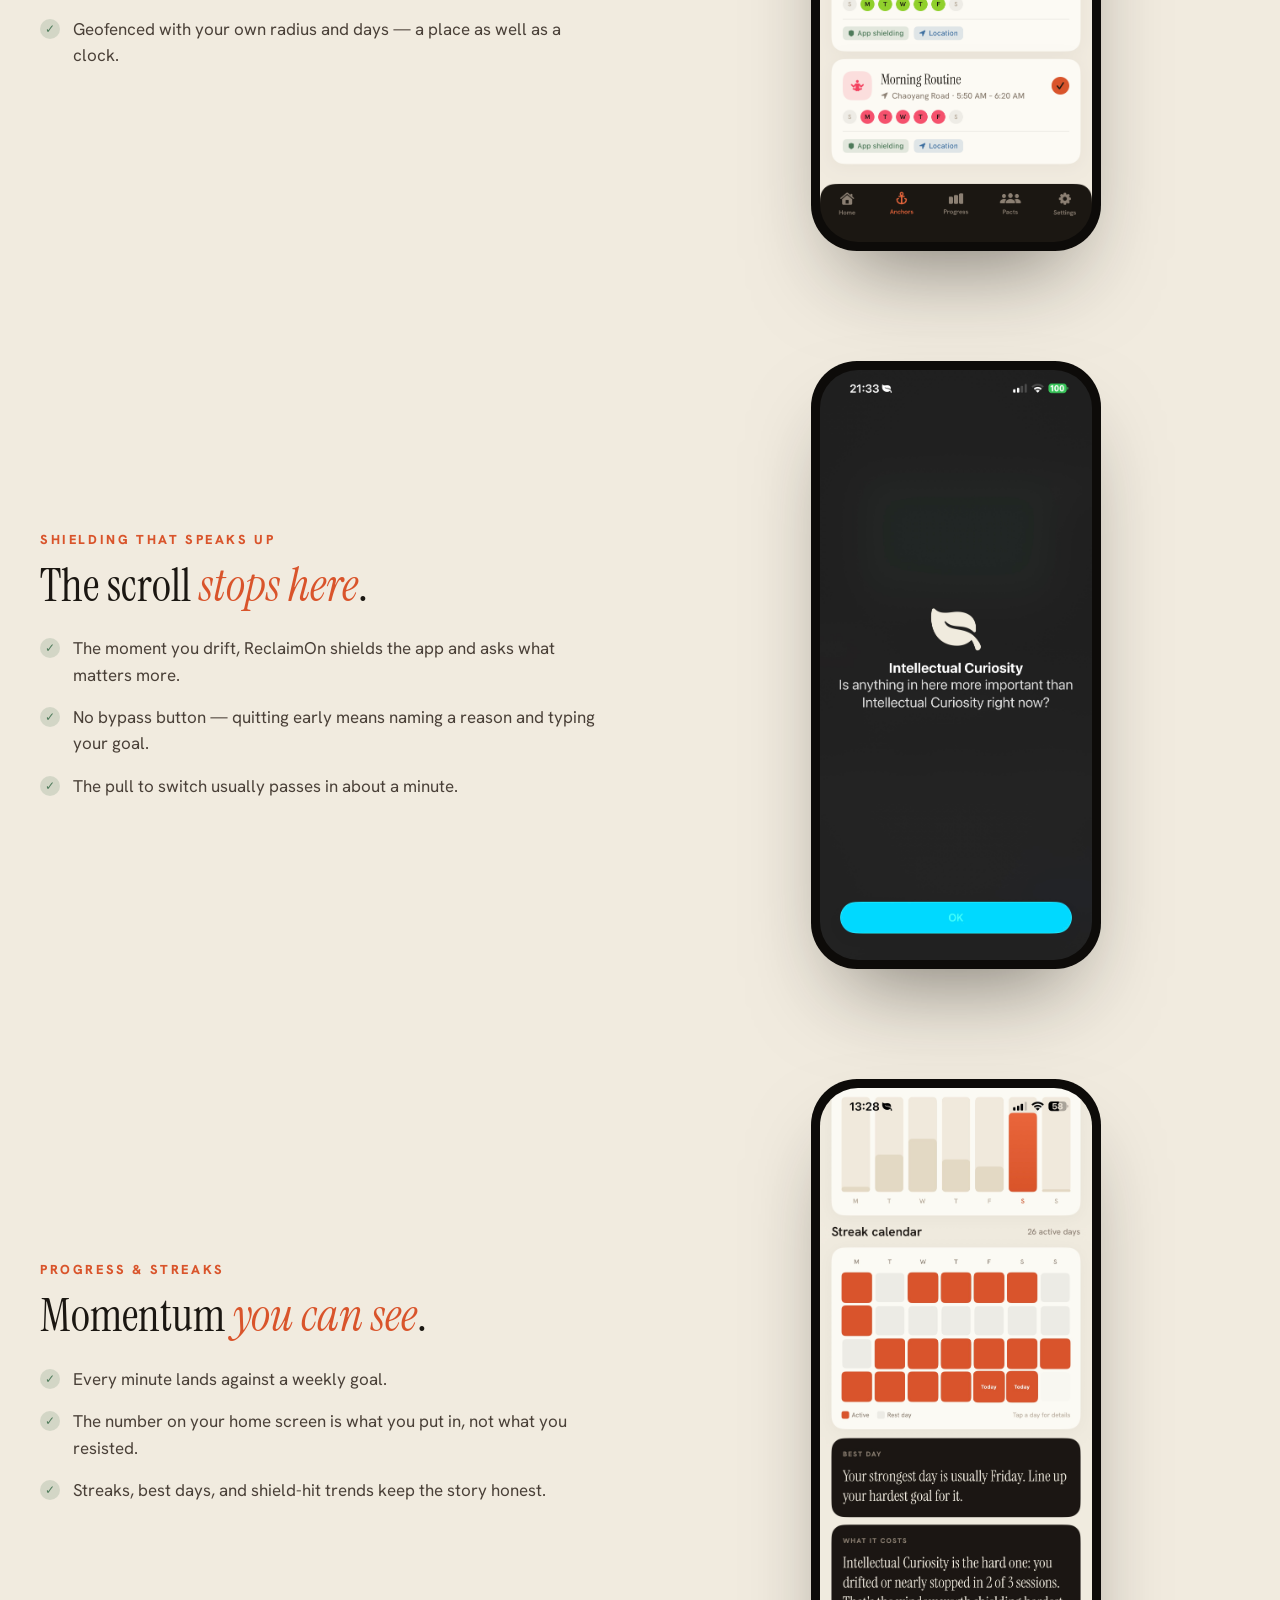
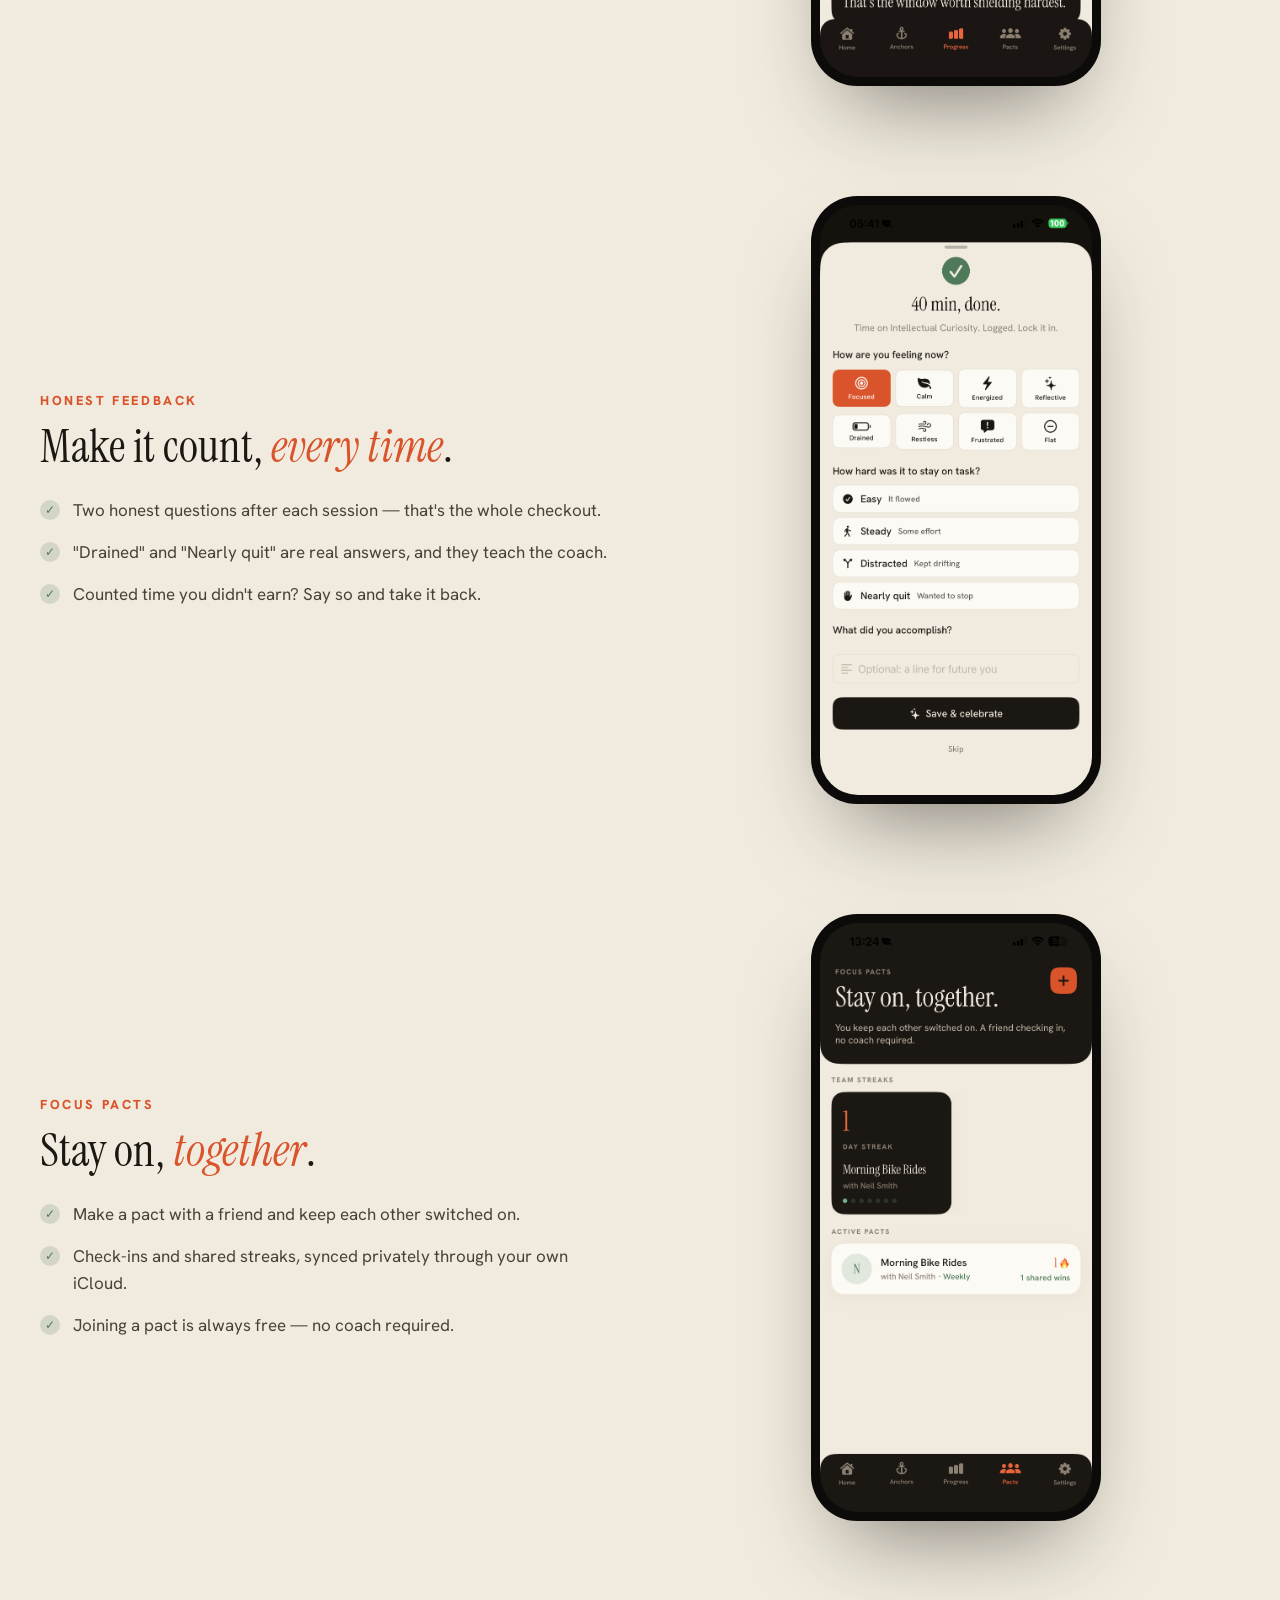
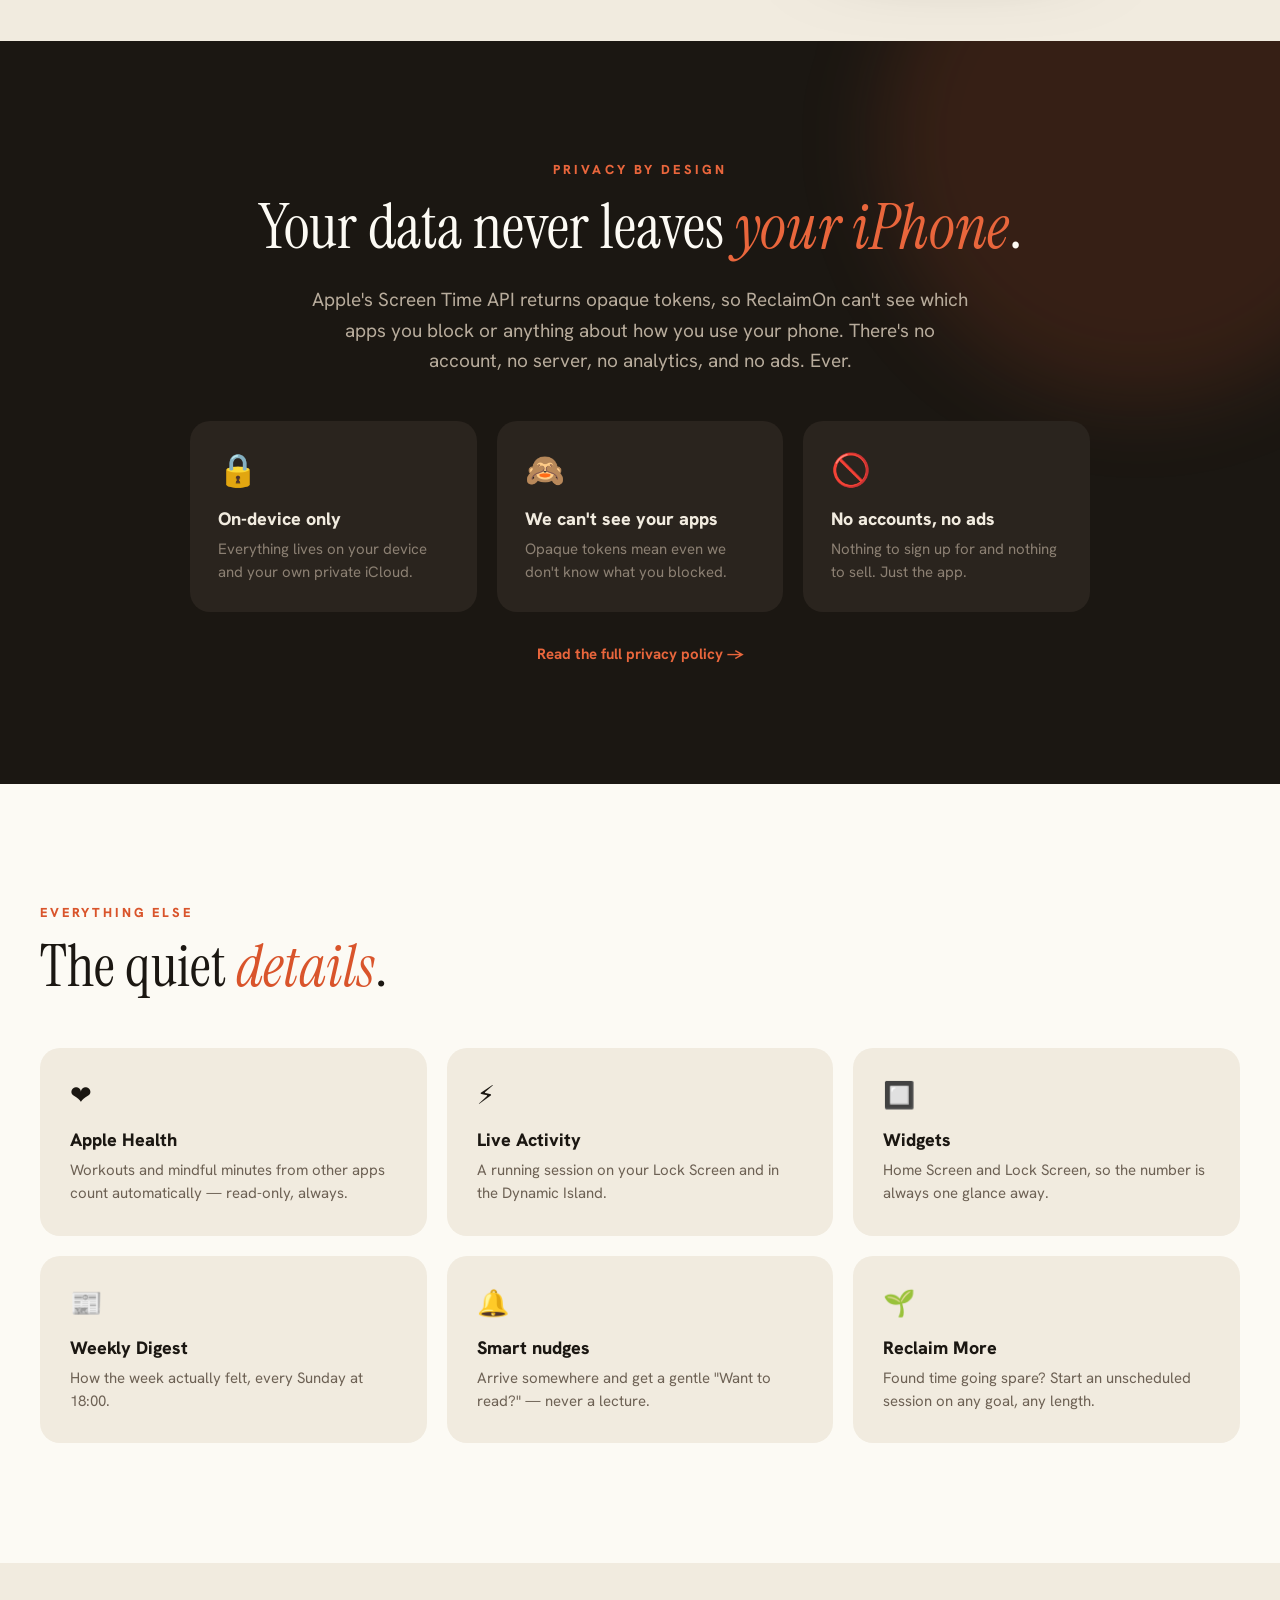
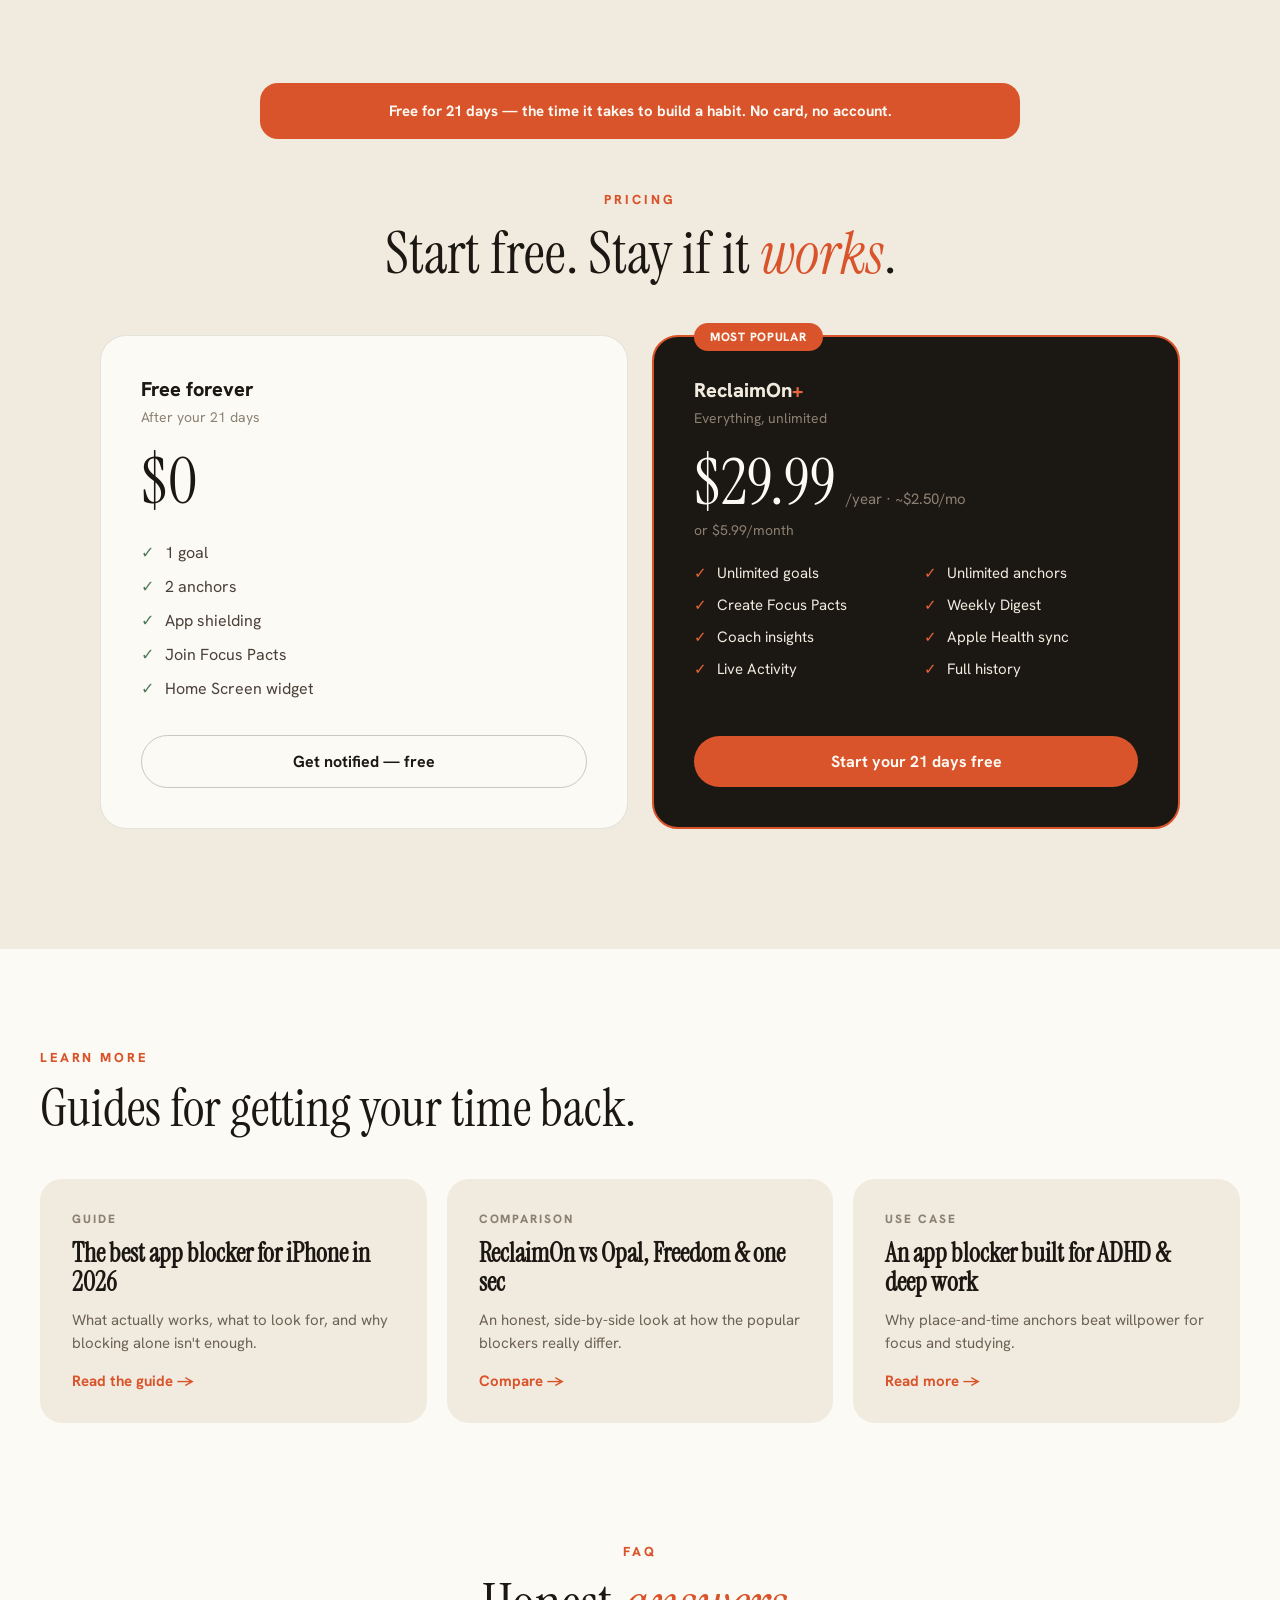
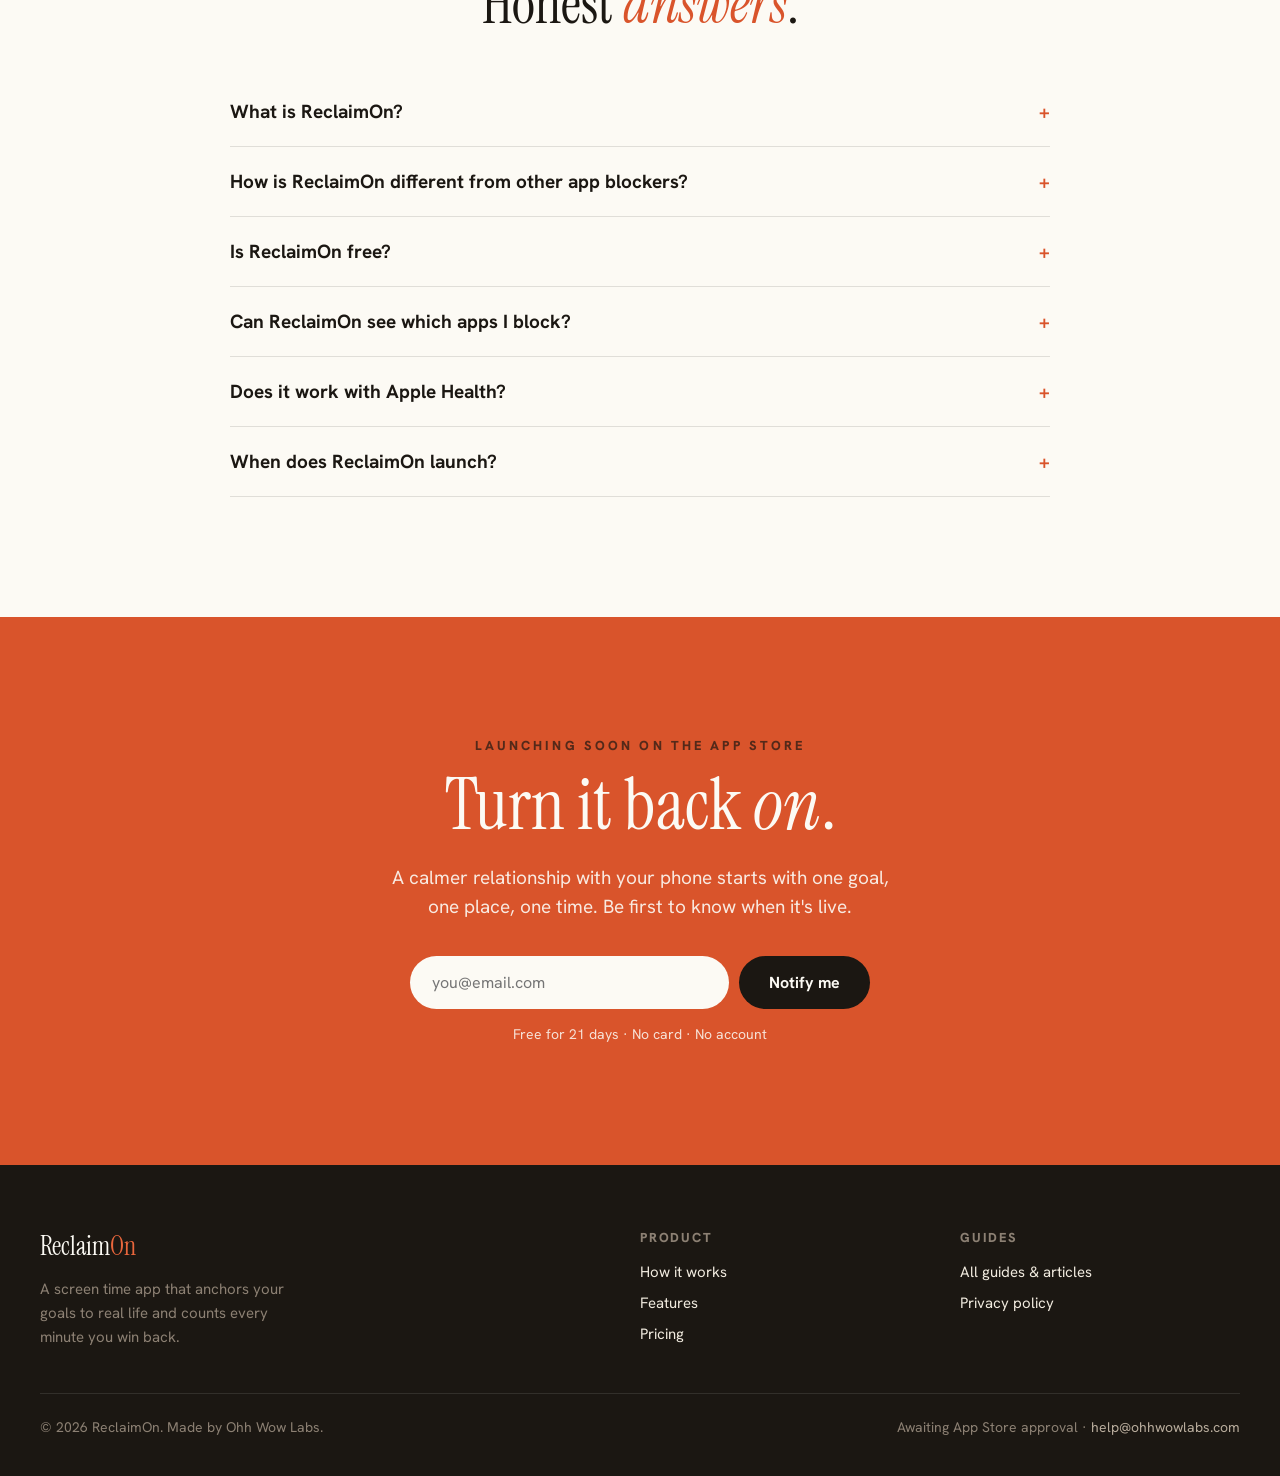
==== commit 24e41886: "Add /blog index page, slim footers, Blog nav links, sitemap entry" ====
--- a/index.html
+++ b/index.html
@@ -47,6 +47,7 @@
       <a href="#features" style="font-size:15px; font-weight:600; color:rgba(252,250,244,.9);">Features</a>
       <a href="#privacy" style="font-size:15px; font-weight:600; color:rgba(252,250,244,.9);">Privacy</a>
       <a href="#pricing" style="font-size:15px; font-weight:600; color:rgba(252,250,244,.9);">Pricing</a>
+      <a href="blog" style="font-size:15px; font-weight:600; color:rgba(252,250,244,.9);">Blog</a>
       <a href="#notify" style="padding:10px 20px; border-radius:999px; background:#FCFAF4; color:#1B1712; font-size:14px; font-weight:700; white-space:nowrap;">Get notified</a>
     </div>
   </div>
@@ -420,18 +421,12 @@
         <a href="#how" style="font-size:15px; color:#F1EBDF;">How it works</a>
         <a href="#features" style="font-size:15px; color:#F1EBDF;">Features</a>
         <a href="#pricing" style="font-size:15px; color:#F1EBDF;">Pricing</a>
-        <a href="#privacy" style="font-size:15px; color:#F1EBDF;">Privacy</a>
       </div>
     </div>
     <div>
       <p style="margin:0; font-size:13px; font-weight:800; letter-spacing:.14em; text-transform:uppercase; color:#8C8073;">Guides</p>
       <div style="margin-top:16px; display:flex; flex-direction:column; gap:11px;">
-        <a href="best-app-blocker-iphone" style="font-size:15px; color:#F1EBDF;">Best app blocker</a>
-        <a href="reclaimon-vs-opal-freedom" style="font-size:15px; color:#F1EBDF;">ReclaimOn vs alternatives</a>
-        <a href="app-blocker-for-adhd" style="font-size:15px; color:#F1EBDF;">App blocker for ADHD</a>
-        <a href="how-to-block-apps-iphone-time-place" style="font-size:15px; color:#F1EBDF;">Block apps by time &amp; place</a>
-        <a href="screen-time-app-apple-health" style="font-size:15px; color:#F1EBDF;">Works with Apple Health</a>
-        <a href="how-to-stop-checking-phone-at-night" style="font-size:15px; color:#F1EBDF;">Stop checking phone at night</a>
+        <a href="blog" style="font-size:15px; color:#F1EBDF;">All guides &amp; articles</a>
         <a href="privacy" style="font-size:15px; color:#F1EBDF;">Privacy policy</a>
       </div>
     </div>
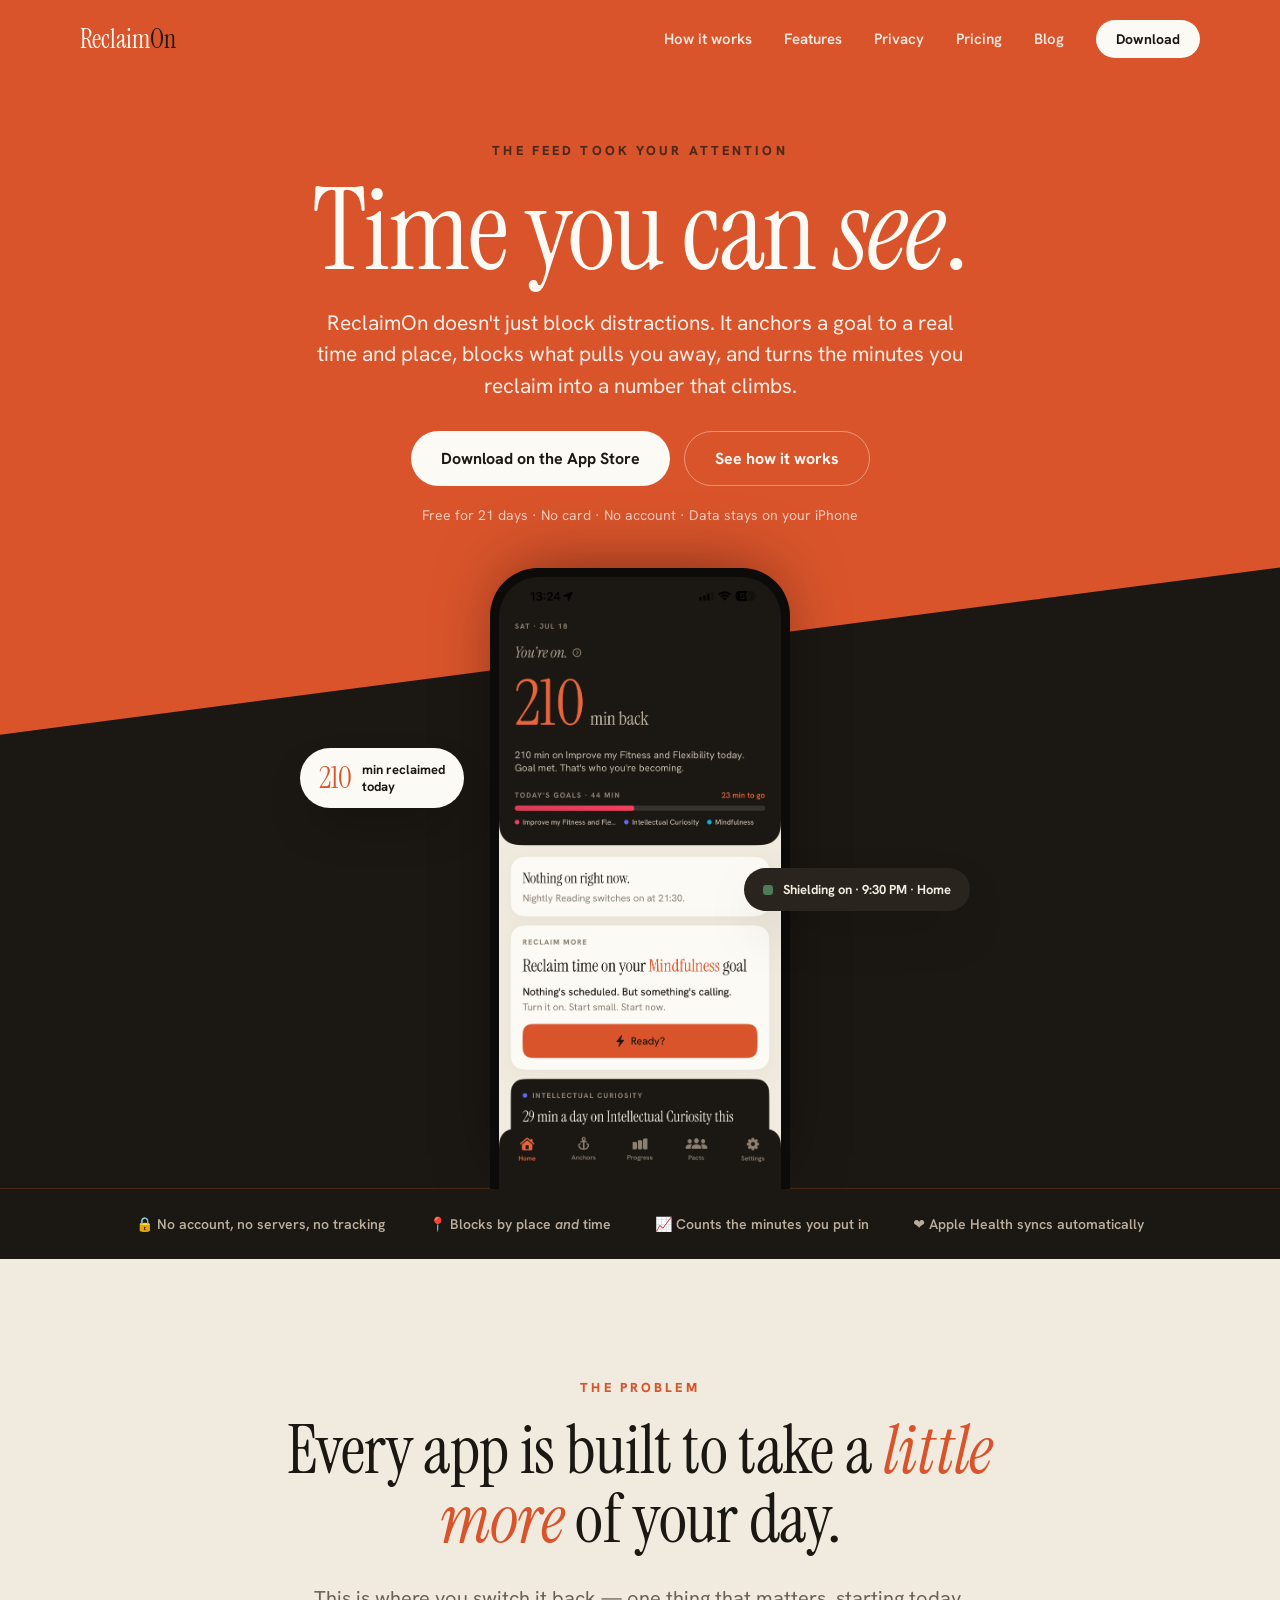
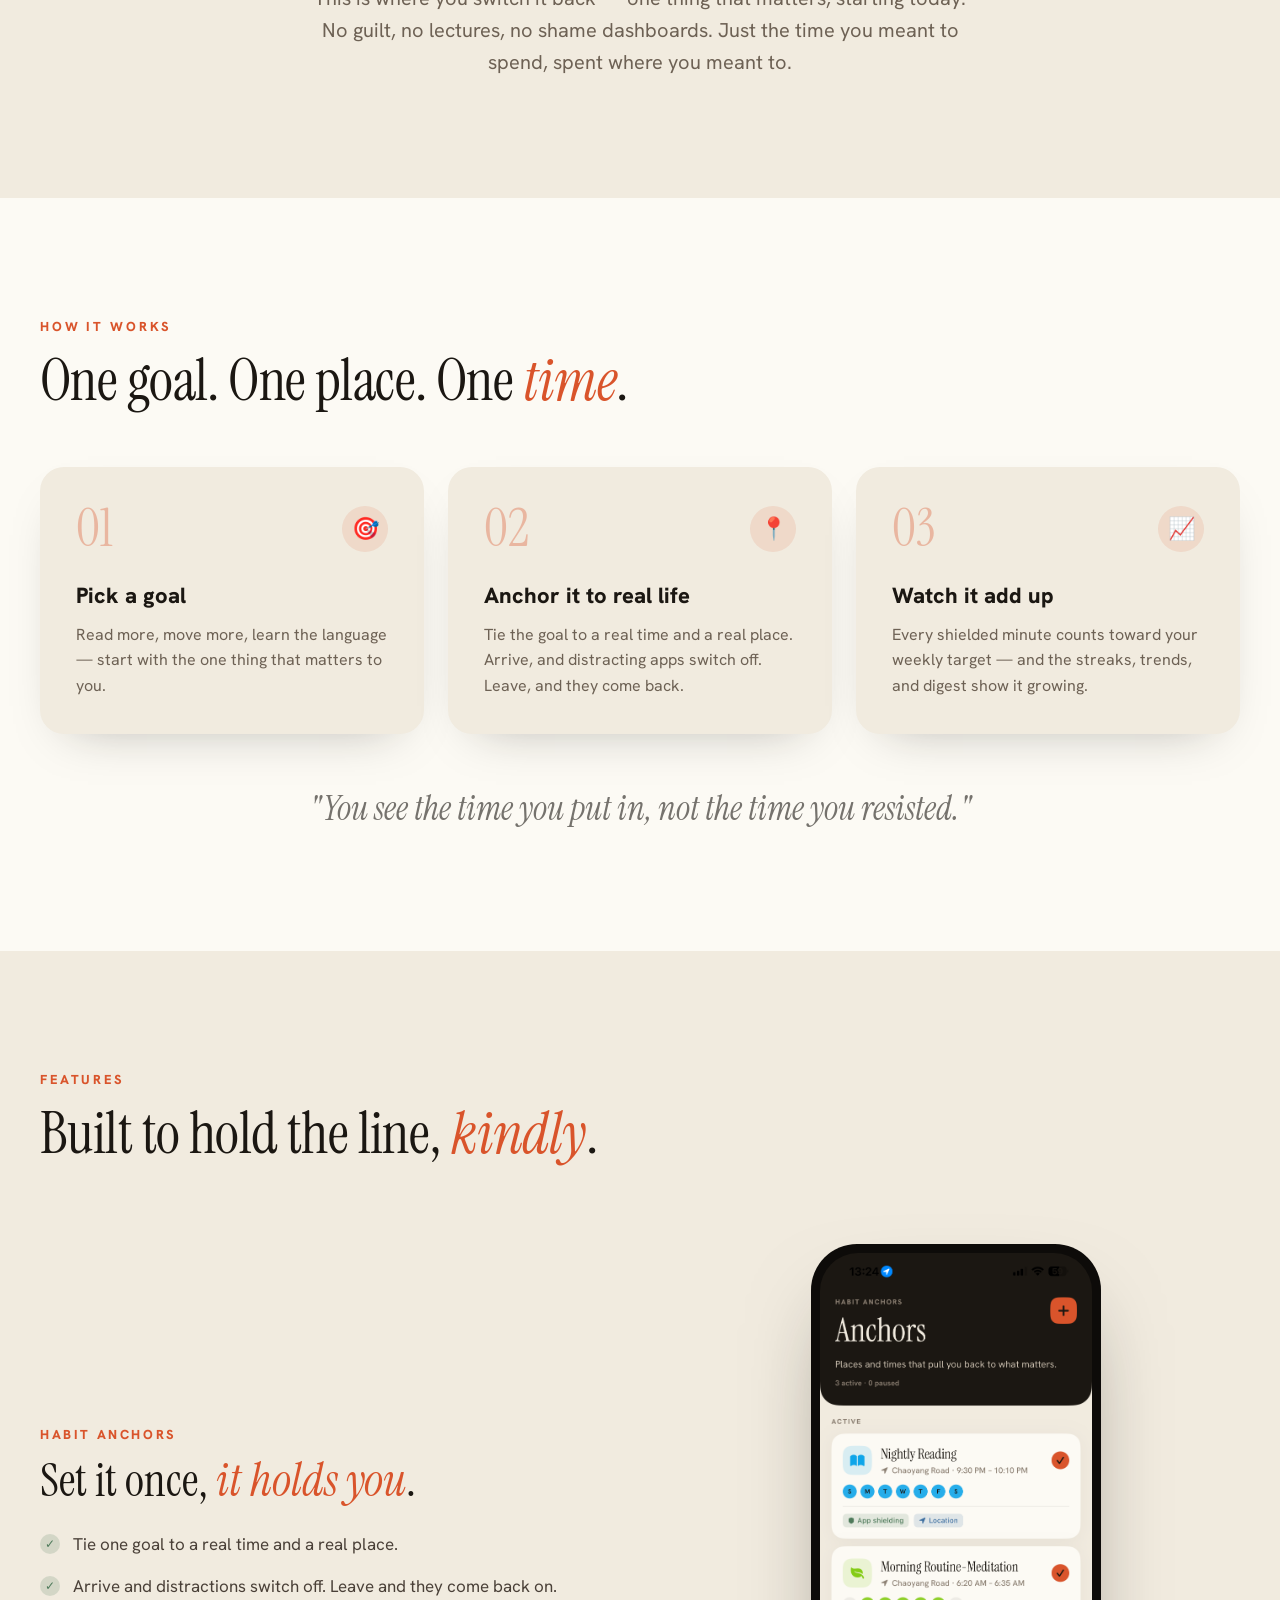
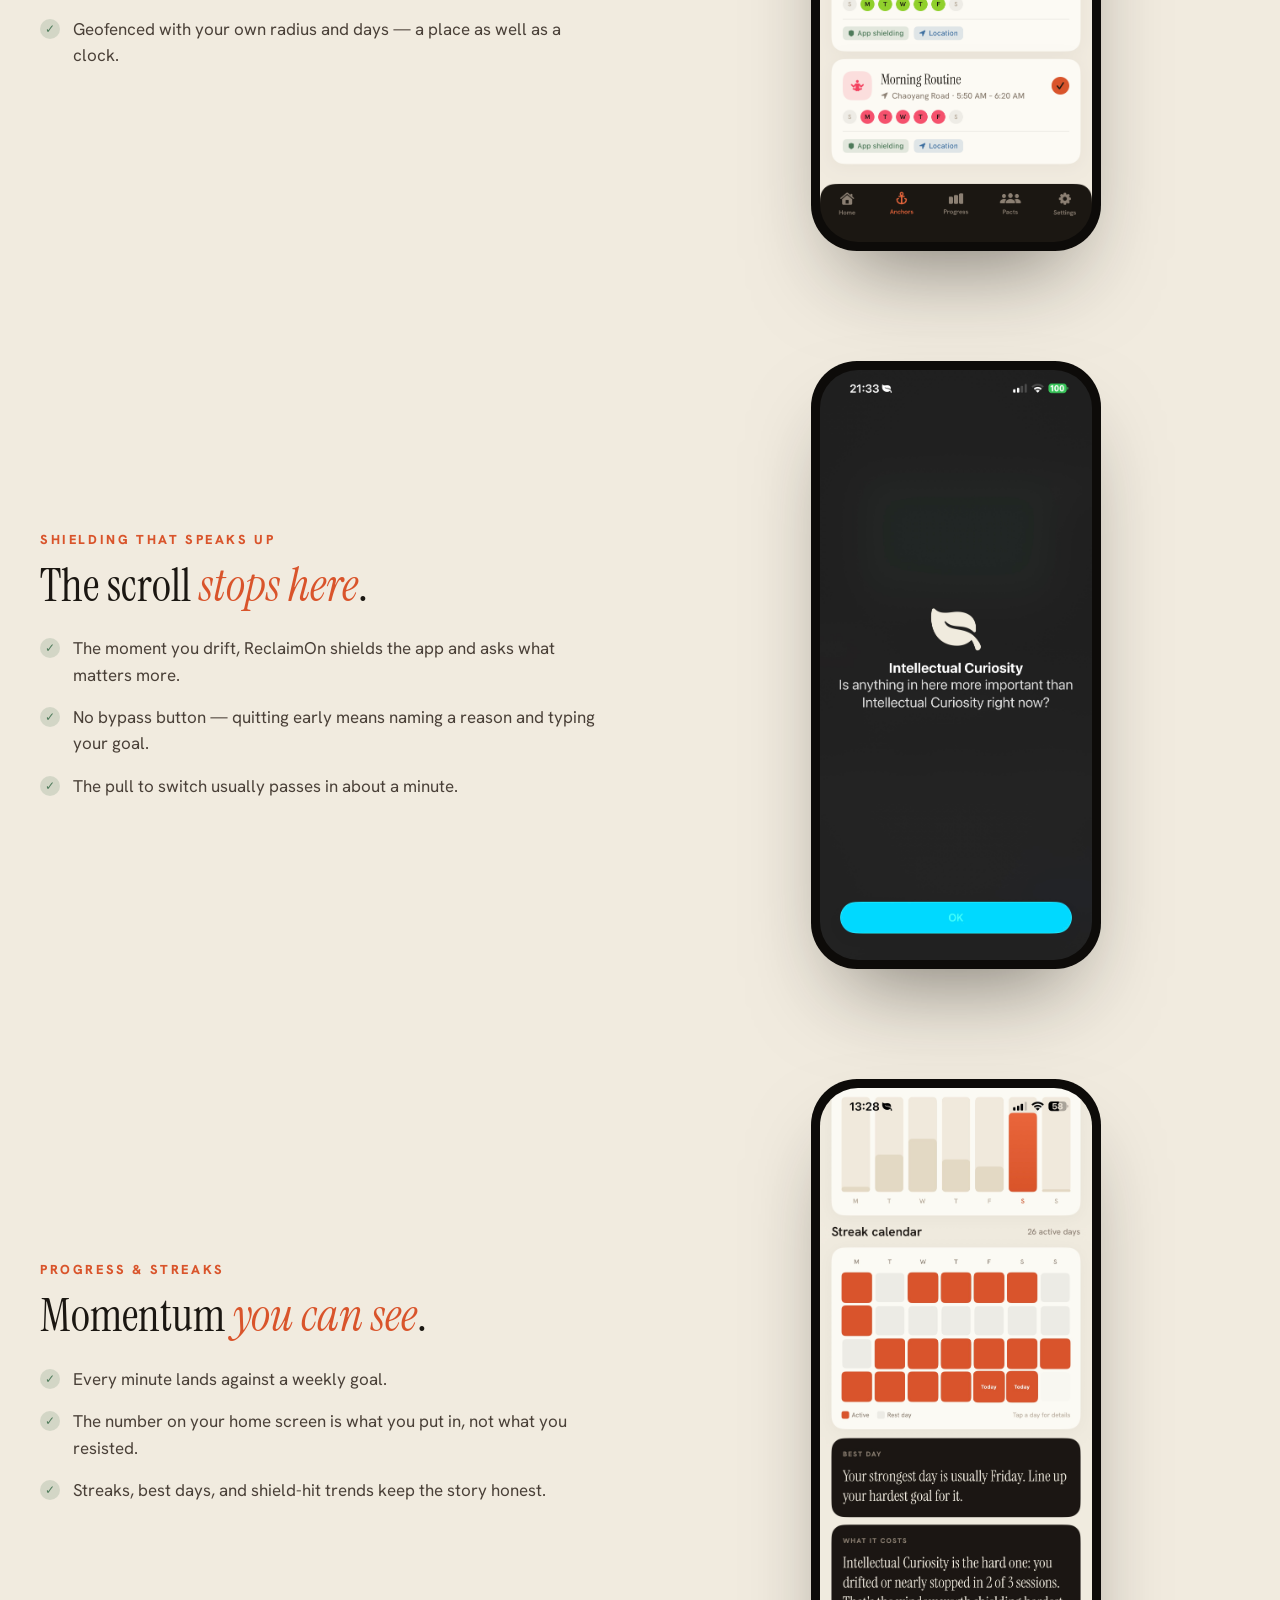
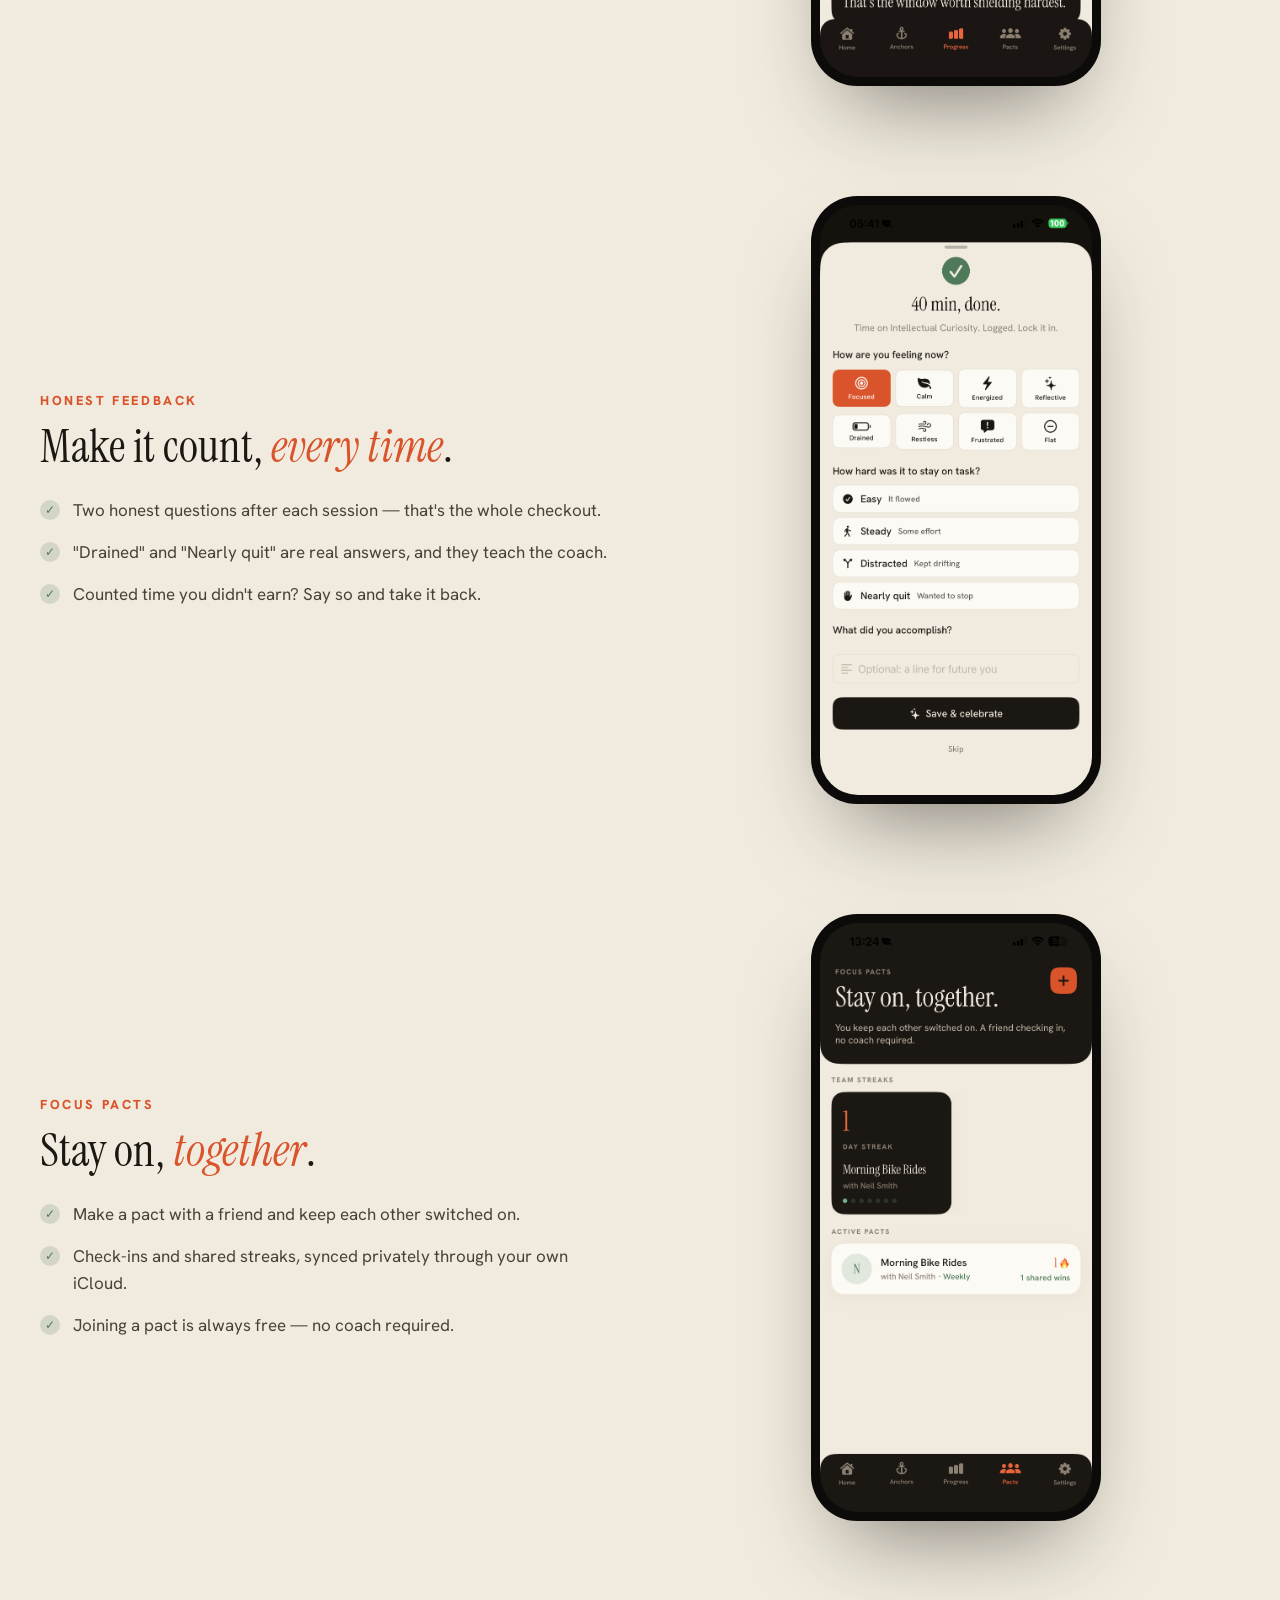
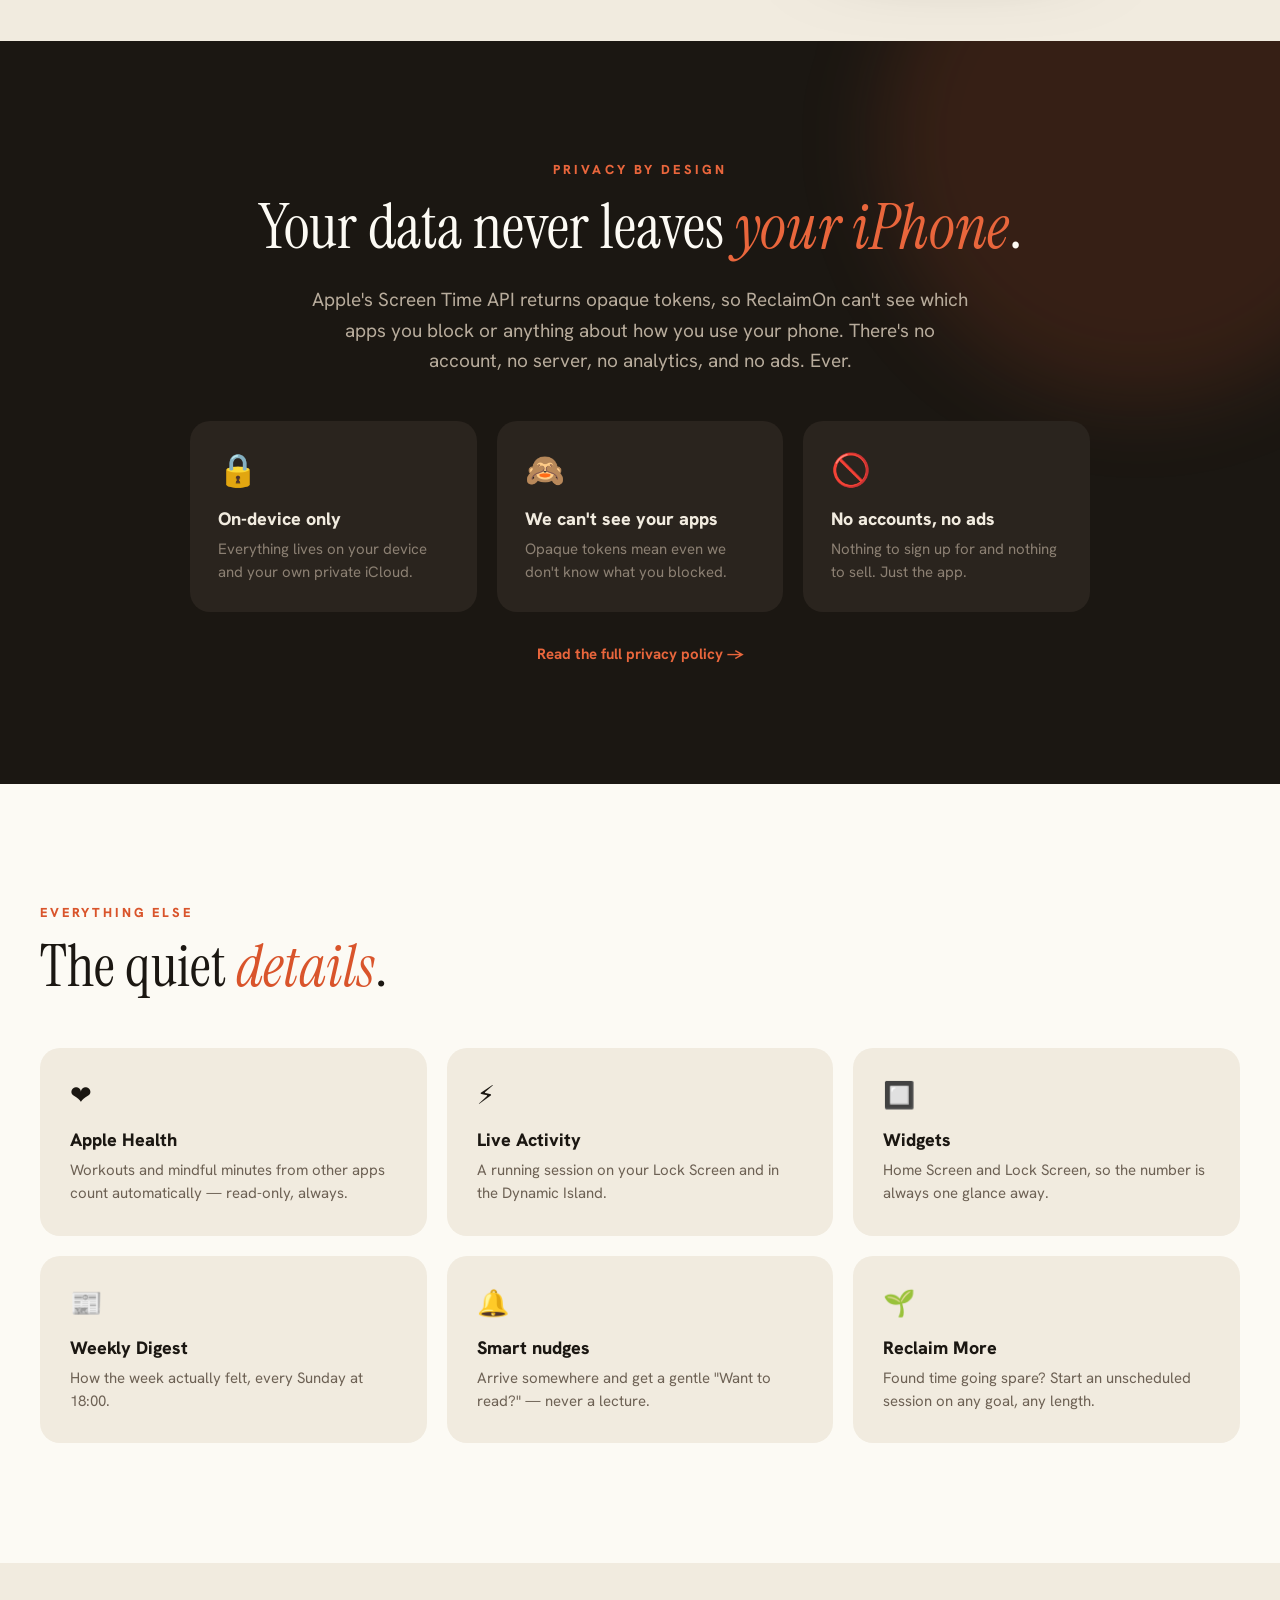
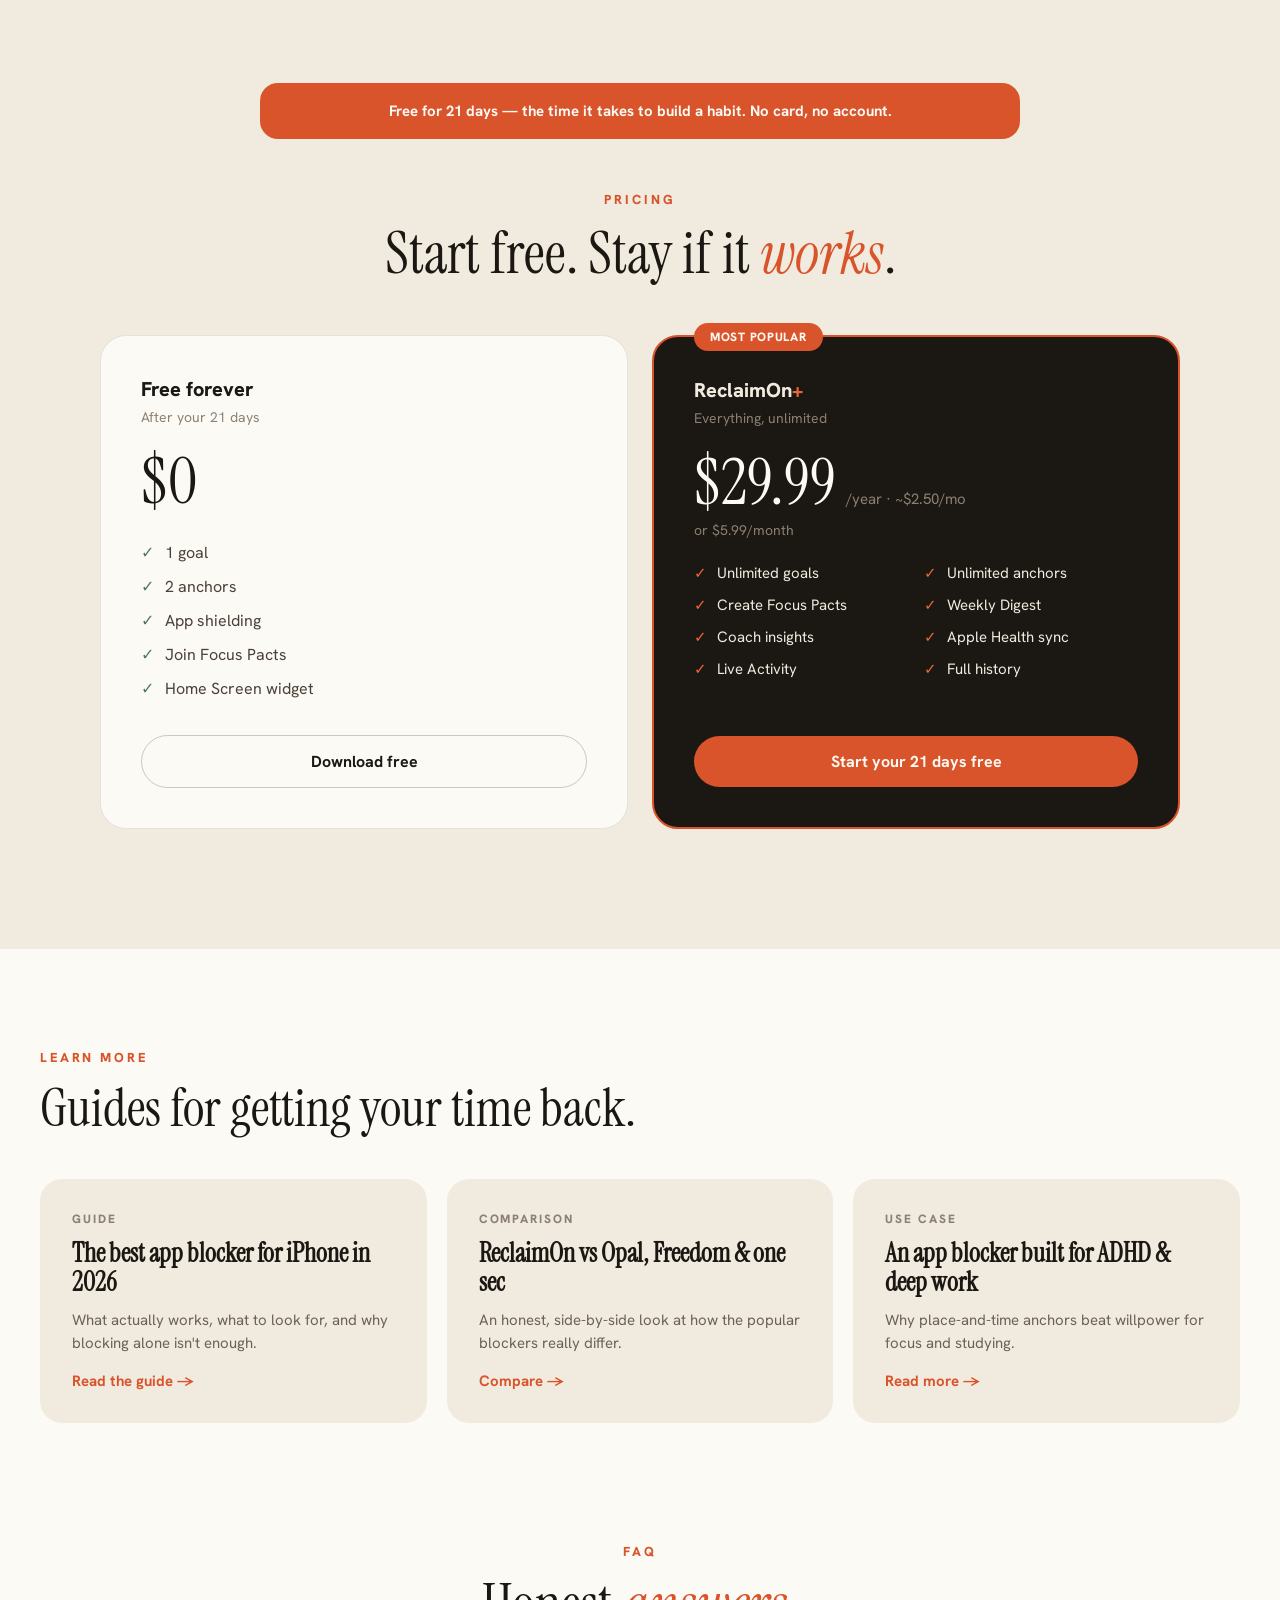
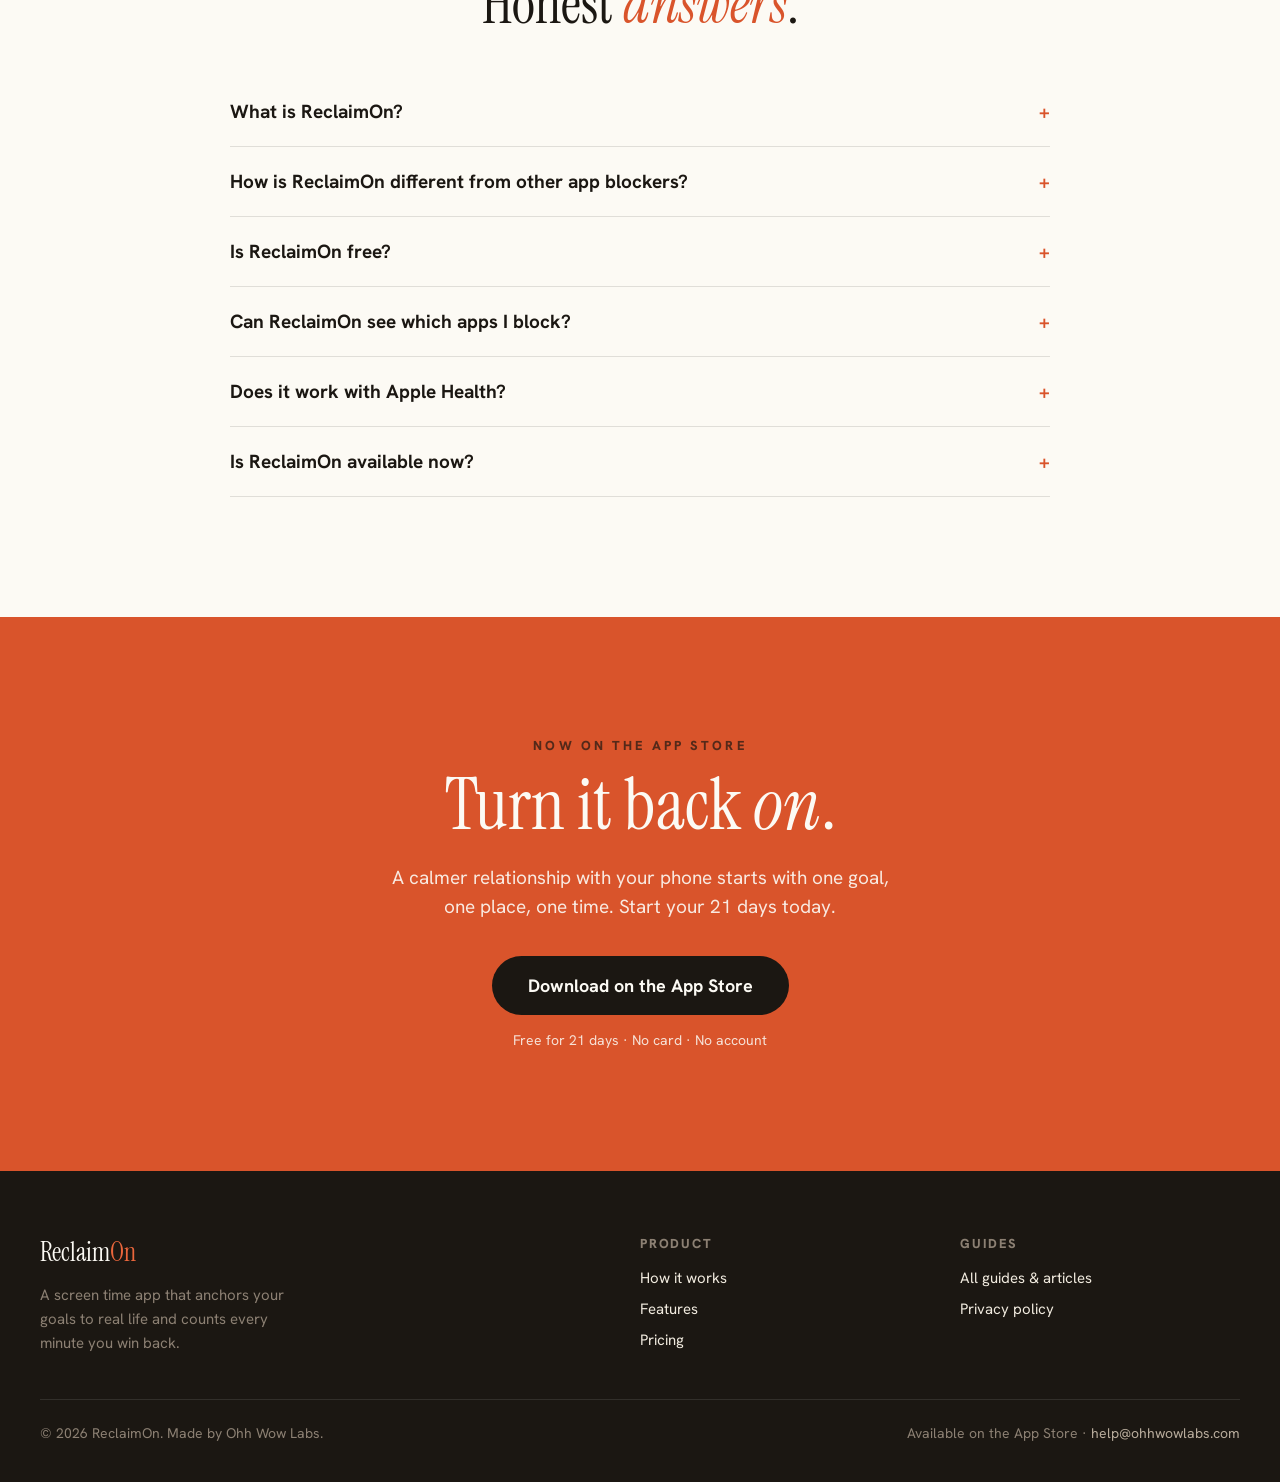
==== commit 93196056: "App Store launch: swap notify CTAs for download links across all pages" ====
--- a/index.html
+++ b/index.html
@@ -48,7 +48,7 @@
       <a href="#privacy" style="font-size:15px; font-weight:600; color:rgba(252,250,244,.9);">Privacy</a>
       <a href="#pricing" style="font-size:15px; font-weight:600; color:rgba(252,250,244,.9);">Pricing</a>
       <a href="blog" style="font-size:15px; font-weight:600; color:rgba(252,250,244,.9);">Blog</a>
-      <a href="#notify" style="padding:10px 20px; border-radius:999px; background:#FCFAF4; color:#1B1712; font-size:14px; font-weight:700; white-space:nowrap;">Get notified</a>
+      <a href="https://apps.apple.com/us/app/reclaimon-focus-app-blocker/id6791189313" target="_blank" rel="noopener" style="padding:10px 20px; border-radius:999px; background:#FCFAF4; color:#1B1712; font-size:14px; font-weight:700; white-space:nowrap;">Download</a>
     </div>
   </div>
 </nav>
@@ -61,7 +61,7 @@
     <h1 style="margin:0 auto; font-family:'Instrument Serif'; font-weight:400; font-size:clamp(56px,9vw,116px); line-height:.92; letter-spacing:-.015em; color:#FCFAF4; max-width:15ch;">Time you can <em>see</em>.</h1>
     <p style="margin:24px auto 0; font-size:clamp(17px,1.7vw,21px); line-height:1.5; color:rgba(252,250,244,.92); max-width:54ch;">ReclaimOn doesn't just block distractions. It anchors a goal to a real time and place, blocks what pulls you away, and turns the minutes you reclaim into a number that climbs.</p>
     <div style="display:flex; flex-wrap:wrap; justify-content:center; gap:14px; margin-top:30px;">
-      <a href="#notify" style="display:inline-flex; align-items:center; padding:16px 30px; border-radius:999px; background:#FCFAF4; color:#1B1712; font-size:16px; font-weight:700;">Get notified at launch</a>
+      <a href="https://apps.apple.com/us/app/reclaimon-focus-app-blocker/id6791189313" target="_blank" rel="noopener" style="display:inline-flex; align-items:center; padding:16px 30px; border-radius:999px; background:#FCFAF4; color:#1B1712; font-size:16px; font-weight:700;">Download on the App Store</a>
       <a href="#how" style="display:inline-flex; align-items:center; padding:16px 30px; border-radius:999px; border:1.5px solid rgba(252,250,244,.4); color:#FCFAF4; font-size:16px; font-weight:700;">See how it works</a>
     </div>
     <p style="margin:20px 0 0; font-size:14px; color:rgba(252,250,244,.72);">Free for 21 days · No card · No account · Data stays on your iPhone</p>
@@ -301,7 +301,7 @@
           <li style="display:flex; gap:11px; align-items:center; font-size:16px; color:#4a4038;"><span style="color:#4E7A5A; font-weight:800;">✓</span>Home Screen widget</li>
         </ul>
         <div style="margin-top:auto; padding-top:36px;">
-          <a href="#notify" style="display:block; text-align:center; padding:15px; border-radius:999px; border:1.5px solid rgba(27,23,18,.22); color:#1B1712; font-size:16px; font-weight:700;">Get notified — free</a>
+          <a href="https://apps.apple.com/us/app/reclaimon-focus-app-blocker/id6791189313" target="_blank" rel="noopener" style="display:block; text-align:center; padding:15px; border-radius:999px; border:1.5px solid rgba(27,23,18,.22); color:#1B1712; font-size:16px; font-weight:700;">Download free</a>
         </div>
       </div>
       <div style="position:relative; display:flex; flex-direction:column; background:#1B1712; border:2px solid #D9542B; border-radius:26px; padding:40px;">
@@ -321,7 +321,7 @@
           <li style="display:flex; gap:10px; align-items:center; font-size:15px; color:#F1EBDF;"><span style="color:#E9663C; font-weight:800;">✓</span>Full history</li>
         </ul>
         <div style="margin-top:auto; padding-top:32px;">
-          <a href="#notify" style="display:block; text-align:center; padding:15px; border-radius:999px; background:#D9542B; color:#FCFAF4; font-size:16px; font-weight:700;">Start your 21 days free</a>
+          <a href="https://apps.apple.com/us/app/reclaimon-focus-app-blocker/id6791189313" target="_blank" rel="noopener" style="display:block; text-align:center; padding:15px; border-radius:999px; background:#D9542B; color:#FCFAF4; font-size:16px; font-weight:700;">Start your 21 days free</a>
         </div>
       </div>
     </div>
@@ -387,8 +387,8 @@
         <p style="margin:0 0 22px; font-size:16px; line-height:1.6; color:#6d6154;">Yes. With ReclaimOn+, Apple Health sync is read-only: workouts and mindful minutes logged in other apps like Strava, Calm, or Headspace count toward matching goals automatically. ReclaimOn never writes to Apple Health.</p>
       </details>
       <details style="border-bottom:1px solid rgba(27,23,18,.12);">
-        <summary style="display:flex; justify-content:space-between; gap:20px; padding:22px 0; font-size:19px; font-weight:700; color:#1B1712;">When does ReclaimOn launch?<span style="color:#D9542B;">+</span></summary>
-        <p style="margin:0 0 22px; font-size:16px; line-height:1.6; color:#6d6154;">ReclaimOn is awaiting approval on the App Store. Add your email below and we'll send one message the day it's live — no other email, ever.</p>
+        <summary style="display:flex; justify-content:space-between; gap:20px; padding:22px 0; font-size:19px; font-weight:700; color:#1B1712;">Is ReclaimOn available now?<span style="color:#D9542B;">+</span></summary>
+        <p style="margin:0 0 22px; font-size:16px; line-height:1.6; color:#6d6154;">Yes — ReclaimOn is live on the App Store. Download it today and the whole app is free for 21 days: no card, no account. After that, keep 1 goal and 2 anchors free for good, or go unlimited with ReclaimOn+.</p>
       </details>
     </div>
   </div>
@@ -397,13 +397,10 @@
 <!-- ============ NOTIFY / FINAL CTA ============ -->
 <section id="notify" style="background:#D9542B; padding:120px 40px; text-align:center;">
   <div style="max-width:680px; margin:0 auto;">
-    <p style="margin:0 0 16px; font-size:13px; font-weight:800; letter-spacing:.24em; text-transform:uppercase; color:rgba(27,23,18,.7);">Launching soon on the App Store</p>
+    <p style="margin:0 0 16px; font-size:13px; font-weight:800; letter-spacing:.24em; text-transform:uppercase; color:rgba(27,23,18,.7);">Now on the App Store</p>
     <h2 style="margin:0; font-family:'Instrument Serif'; font-weight:400; font-size:clamp(44px,6.5vw,72px); line-height:.98; color:#FCFAF4;">Turn it back <em>on</em>.</h2>
-    <p style="margin:22px auto 0; font-size:19px; line-height:1.55; color:rgba(252,250,244,.9); max-width:46ch;">A calmer relationship with your phone starts with one goal, one place, one time. Be first to know when it's live.</p>
-    <form id="notify-form" style="margin:34px auto 0; display:flex; gap:10px; max-width:460px; flex-wrap:wrap; justify-content:center;">
-      <input id="notify-email" type="email" required placeholder="you@email.com" aria-label="Email address" style="flex:1; min-width:220px; padding:16px 22px; border-radius:999px; border:none; font-size:16px; font-family:inherit; background:#FCFAF4; color:#1B1712;">
-      <button id="notify-btn" type="submit" style="padding:16px 30px; border-radius:999px; border:none; background:#1B1712; color:#FCFAF4; font-size:16px; font-weight:700; font-family:inherit; cursor:pointer;">Notify me</button>
-    </form>
+    <p style="margin:22px auto 0; font-size:19px; line-height:1.55; color:rgba(252,250,244,.9); max-width:46ch;">A calmer relationship with your phone starts with one goal, one place, one time. Start your 21 days today.</p>
+    <a href="https://apps.apple.com/us/app/reclaimon-focus-app-blocker/id6791189313" target="_blank" rel="noopener" style="margin:34px auto 0; display:inline-flex; align-items:center; padding:18px 36px; border-radius:999px; background:#1B1712; color:#FCFAF4; font-size:18px; font-weight:700; text-decoration:none;">Download on the App Store</a>
     <p id="notify-status" role="status" style="margin:16px 0 0; font-size:14px; color:rgba(252,250,244,.85); min-height:20px;">Free for 21 days · No card · No account</p>
   </div>
 </section>
@@ -433,7 +430,7 @@
   </div>
   <div style="max-width:1200px; margin:44px auto 0; padding-top:24px; border-top:1px solid rgba(255,255,255,.1); display:flex; flex-wrap:wrap; justify-content:space-between; gap:12px;">
     <p style="margin:0; font-size:14px; color:#8C8073;">© 2026 ReclaimOn. Made by Ohh Wow Labs.</p>
-    <p style="margin:0; font-size:14px; color:#8C8073;">Awaiting App Store approval · <a href="mailto:help@ohhwowlabs.com" style="color:#B8AC9C;">help@ohhwowlabs.com</a></p>
+    <p style="margin:0; font-size:14px; color:#8C8073;">Available on the App Store · <a href="mailto:help@ohhwowlabs.com" style="color:#B8AC9C;">help@ohhwowlabs.com</a></p>
   </div>
 </footer>
 
